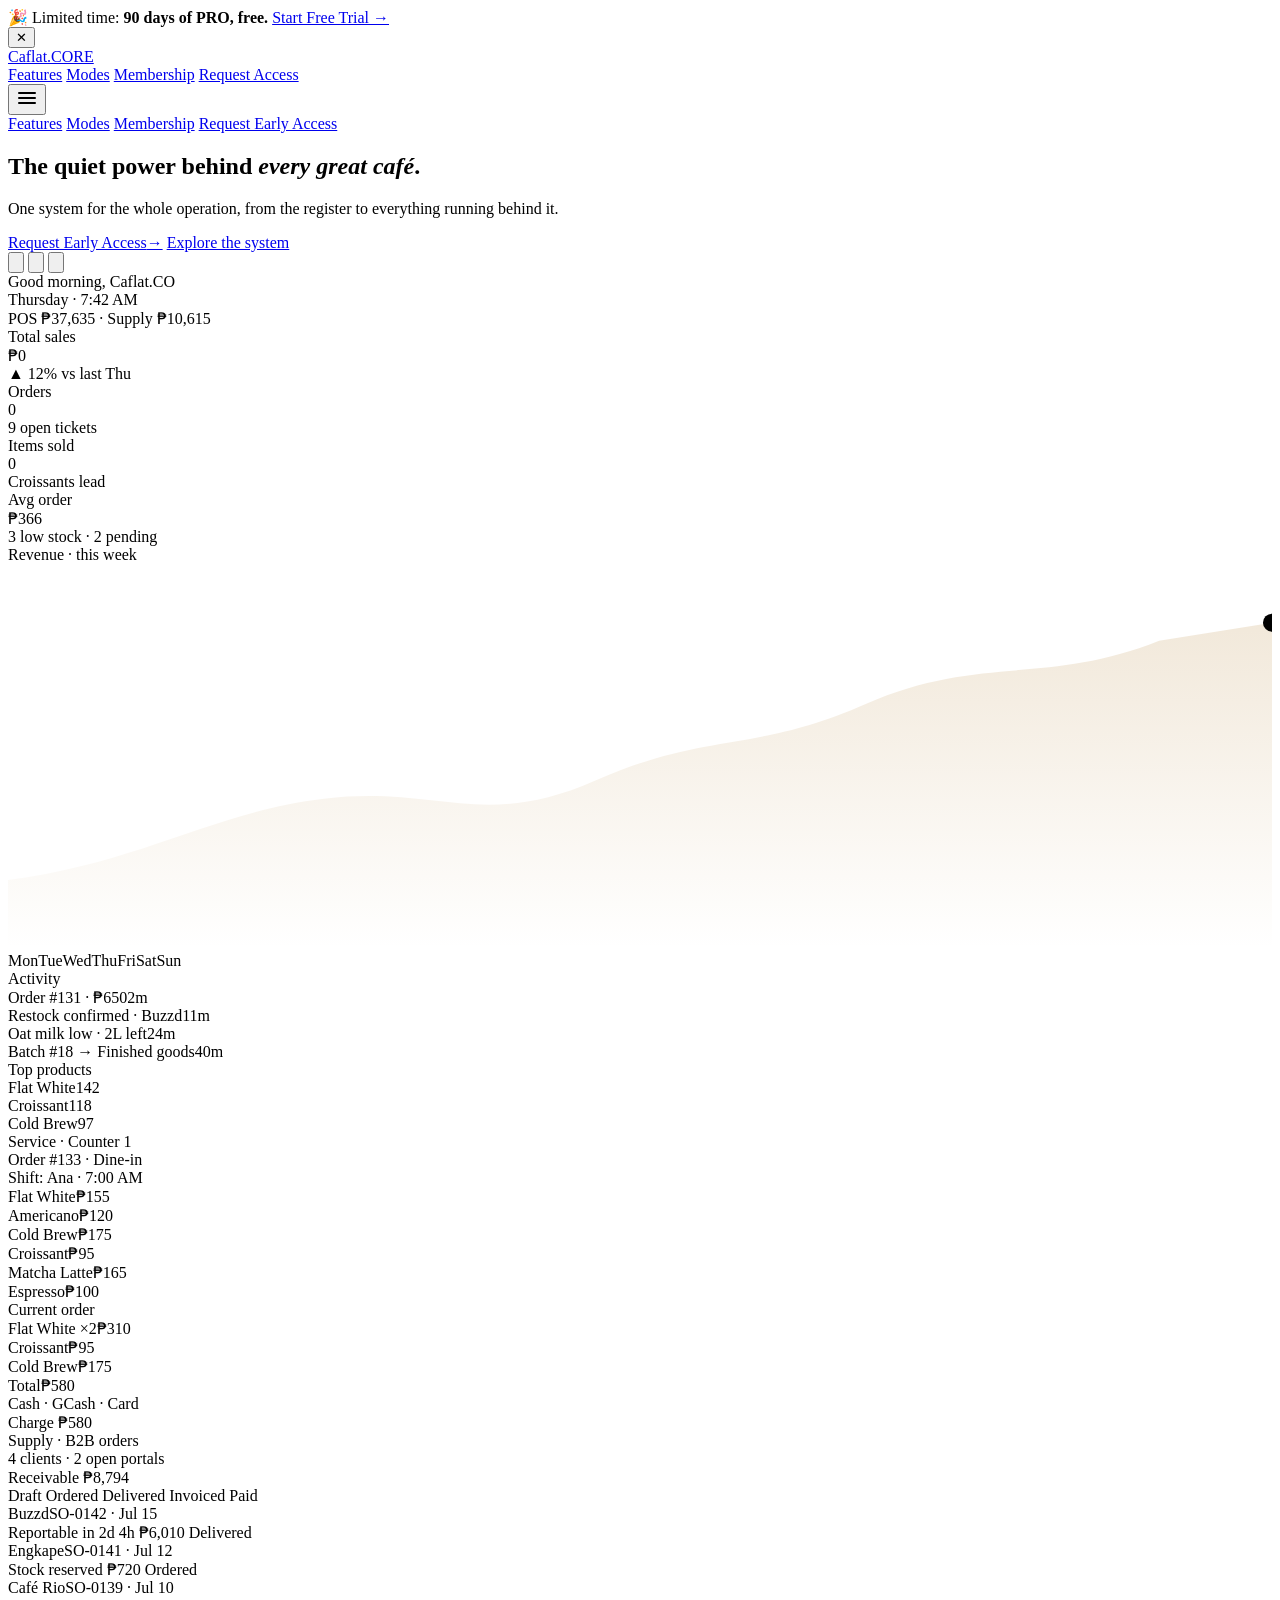
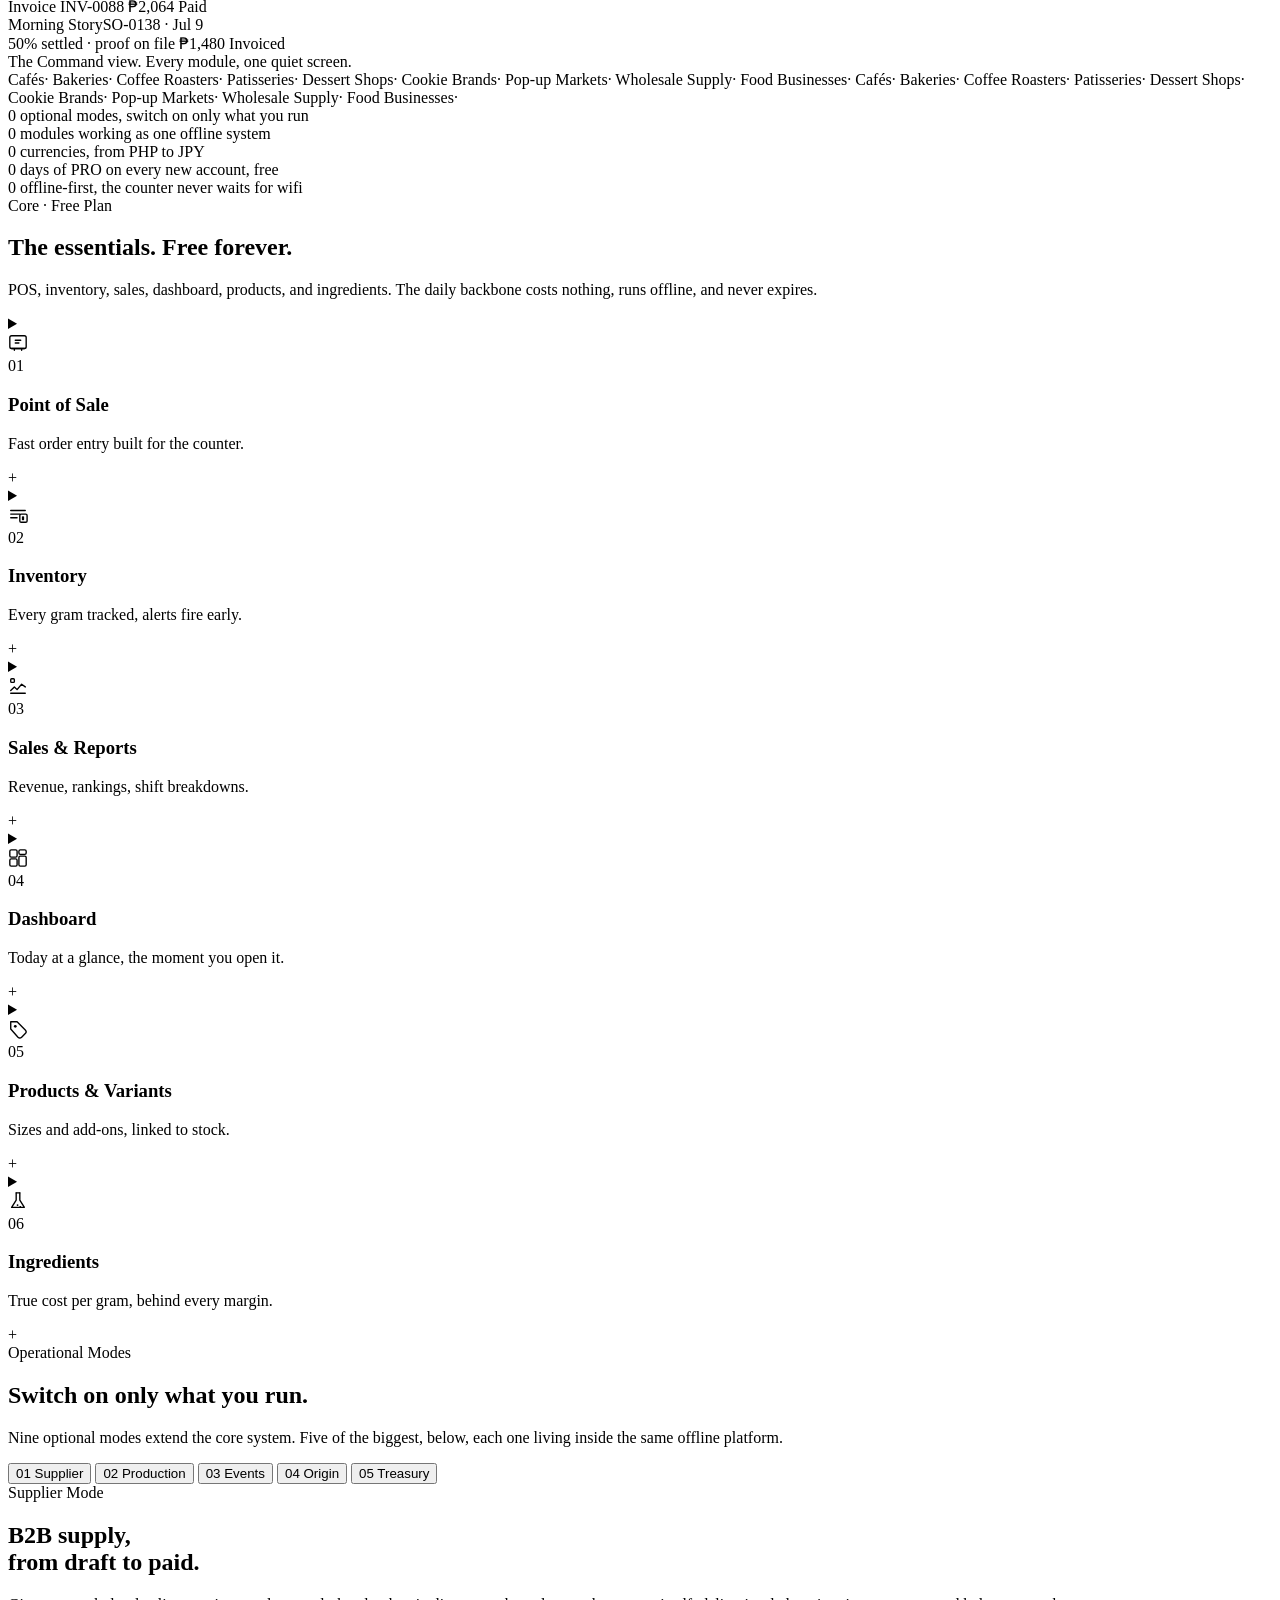
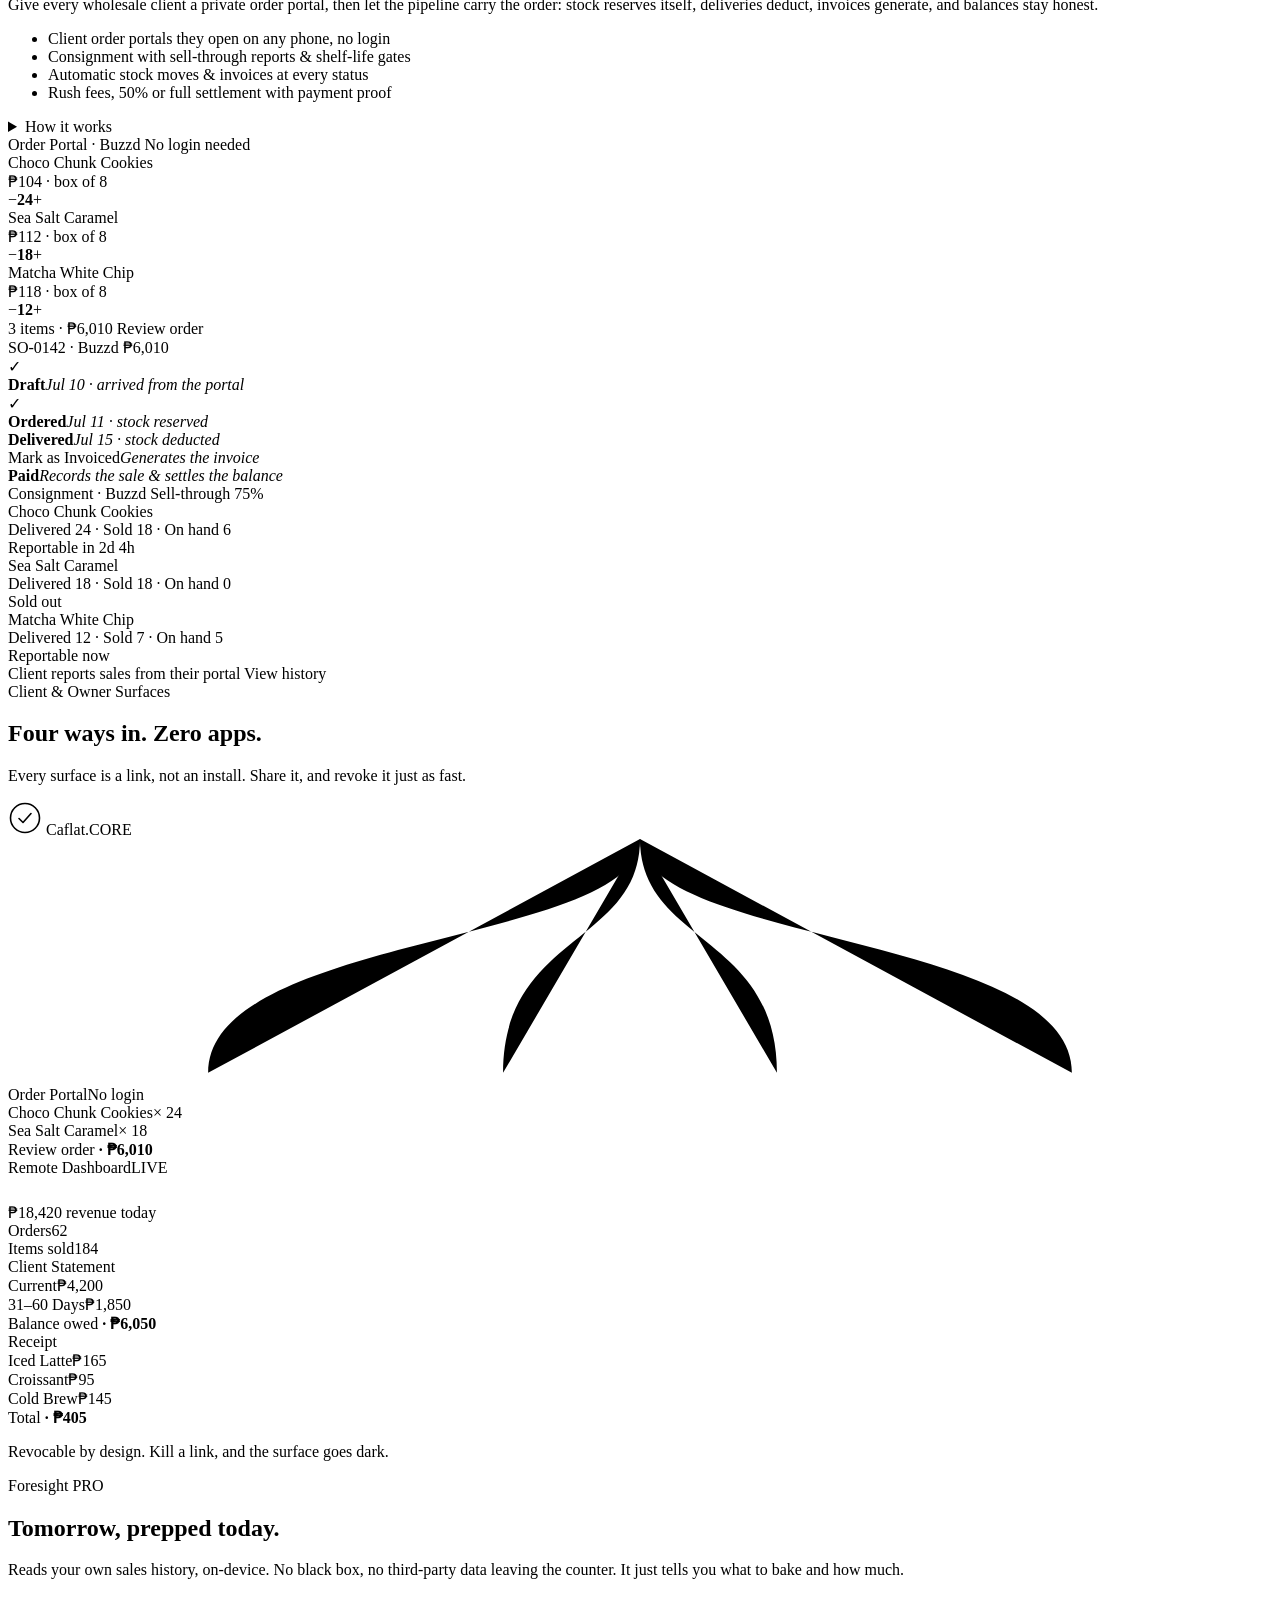
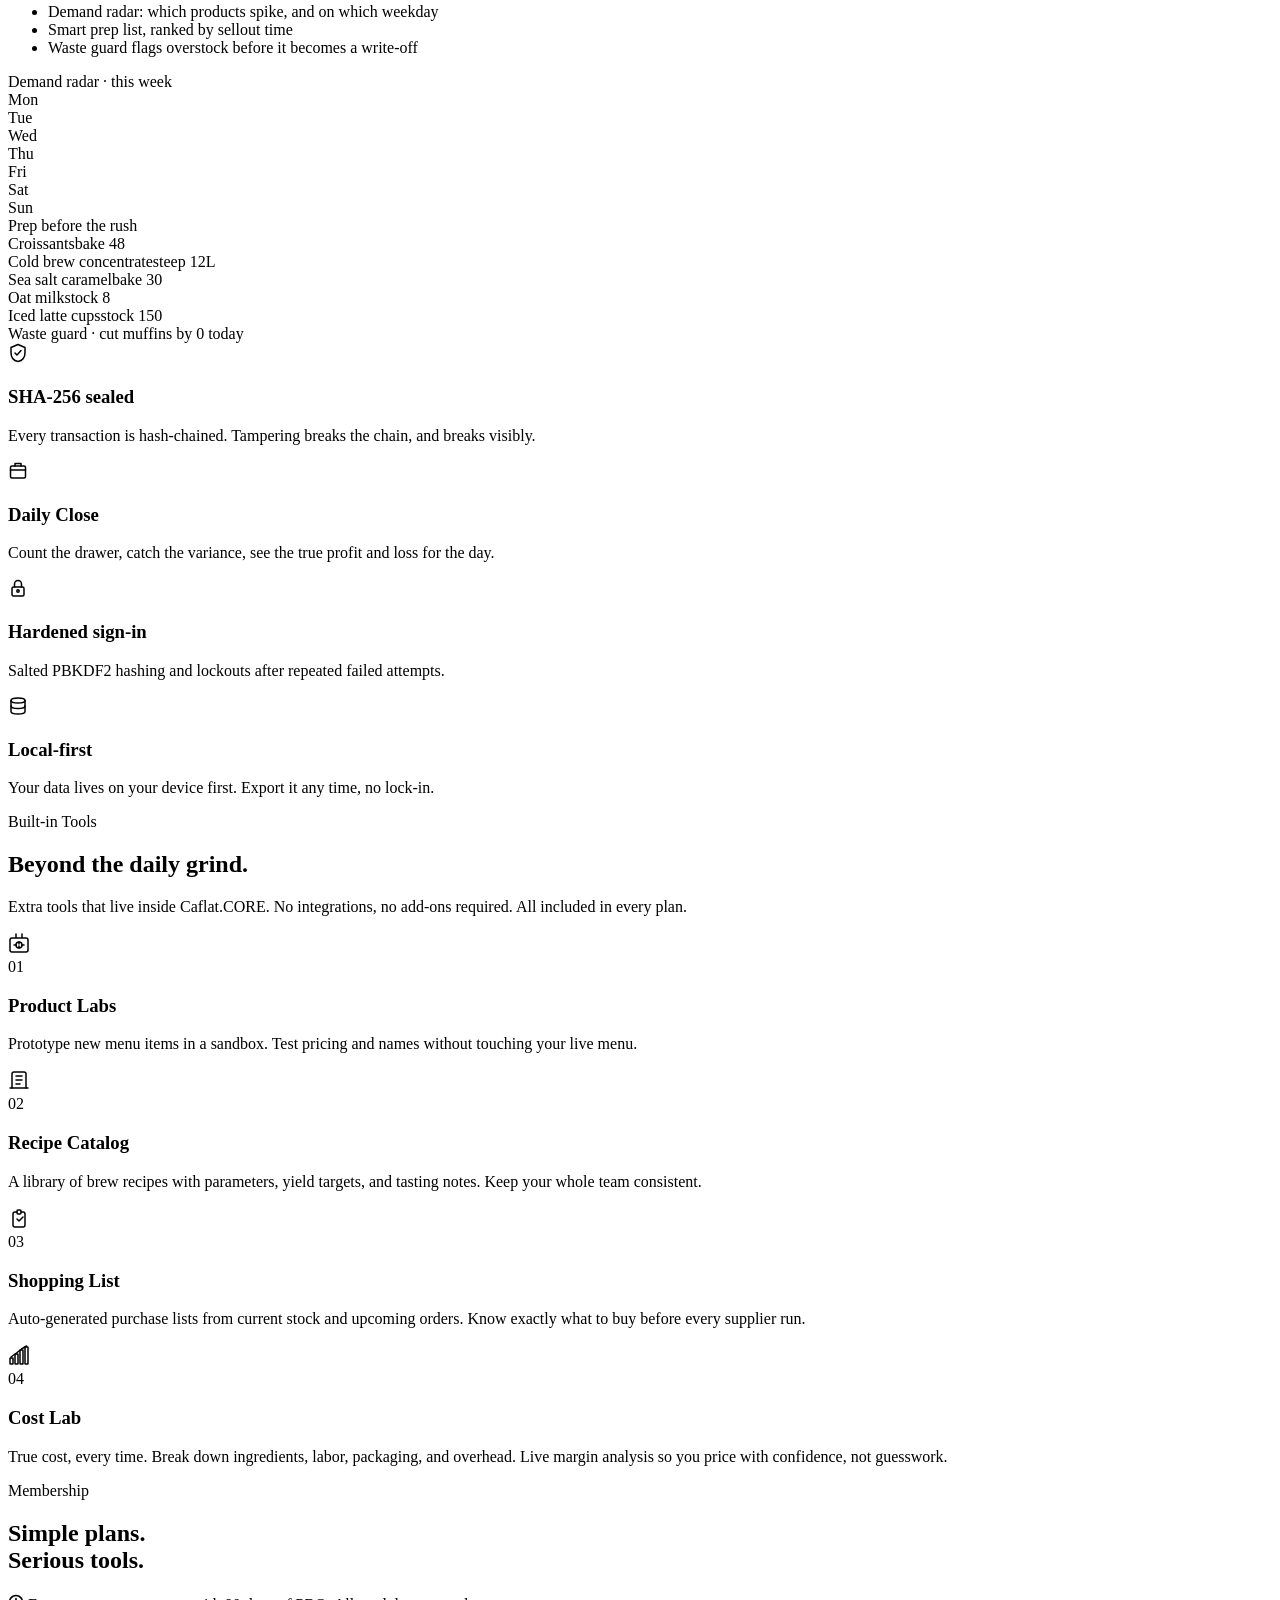
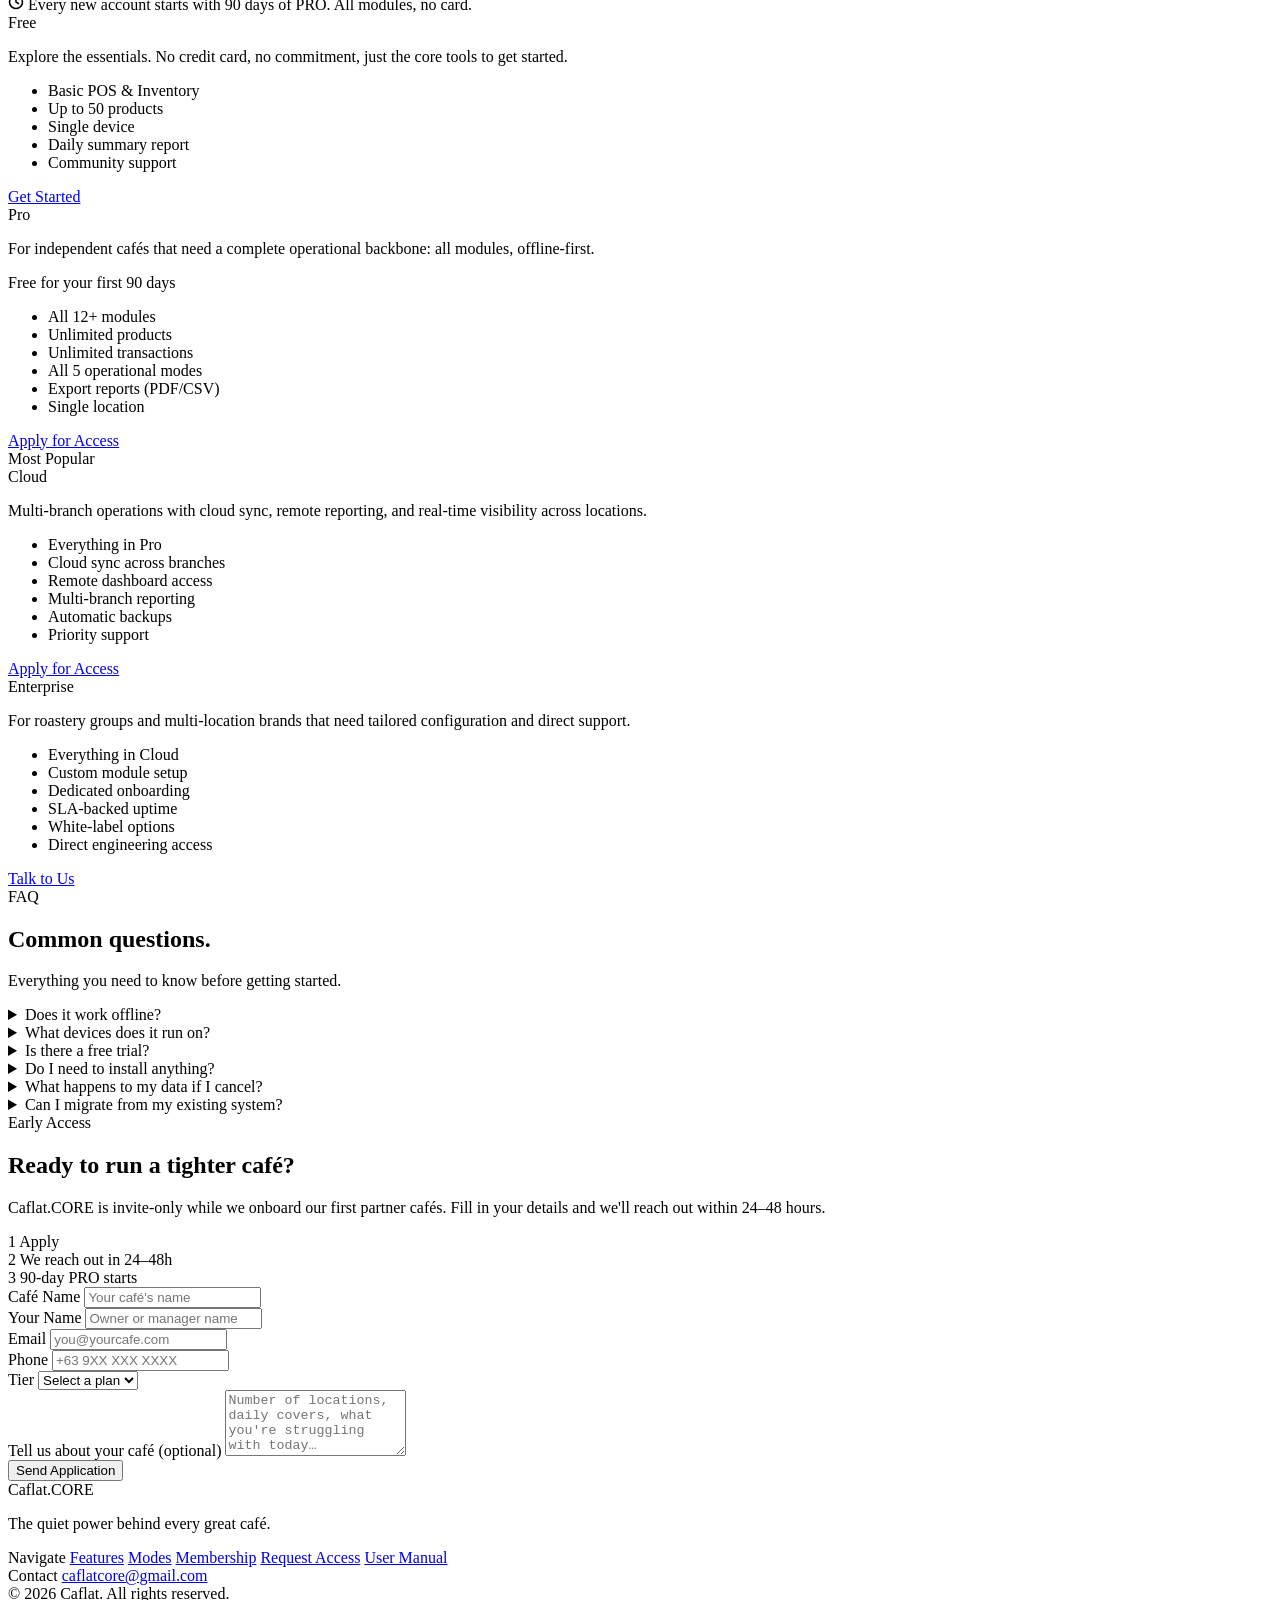
==== landing/index.html @ bb67df66 "Fix sync_log growth, redesign Supply action rows and the Order Portal modal (#185) * Add revised (we" ====
<!DOCTYPE html>
<html lang="en">
<head>
  <meta charset="UTF-8">
  <meta name="viewport" content="width=device-width, initial-scale=1.0">
  <title>Caflat.CORE | The Quiet Power Behind Every Great Café</title>
  <link rel="icon" href="./favicon.ico" sizes="32x32" />
  <link rel="icon" href="./favicon.svg" type="image/svg+xml" />
  <link rel="icon" href="./favicon.png" type="image/png" sizes="32x32" />
  <link rel="shortcut icon" href="./favicon.ico" />
  <link rel="apple-touch-icon" href="./favicon.png" />
  <meta name="description" content="The best POS for cafés, bakeries, dessert shops, and food businesses. Inventory, production, B2B supply, traceability, events, and more, all offline-first.">
  <meta property="og:title" content="Caflat.CORE | The Quiet Power Behind Every Great Café">
  <meta property="og:description" content="The best POS for cafés and food businesses: inventory, production, and B2B supply in one calm, offline-first system that never blinks during the morning rush.">
  <meta property="og:type" content="website">
  <meta property="og:url"          content="https://caflatcore.com">
  <meta property="og:image"        content="https://caflatcore.com/asset/og-image.png">
  <meta property="og:image:width"  content="1200">
  <meta property="og:image:height" content="630">
  <link rel="preconnect" href="https://fonts.googleapis.com">
  <link rel="preconnect" href="https://fonts.gstatic.com" crossorigin>
  <link href="https://fonts.googleapis.com/css2?family=Inter:ital,wght@0,400;0,500;0,600;0,700;0,800;0,900;1,700;1,900&family=Fraunces:ital,opsz,wght@0,9..144,380;0,9..144,450;0,9..144,530;1,9..144,420;1,9..144,530&display=swap" rel="stylesheet">
  <link rel="stylesheet" href="./css/style.css?v=20260720h">
  <link rel="canonical" href="https://caflatcore.com/">
  <meta name="twitter:card" content="summary_large_image">
  <meta name="twitter:title" content="Caflat.CORE | The Quiet Power Behind Every Great Café">
  <meta name="twitter:description" content="The best POS for cafés and food businesses: inventory, production, and B2B supply in one calm, offline-first system that never blinks during the morning rush.">
  <meta name="twitter:image" content="https://caflatcore.com/asset/og-image.png">

  <script type="application/ld+json">
  {
    "@context": "https://schema.org",
    "@type": "SoftwareApplication",
    "name": "Caflat.CORE",
    "applicationCategory": "BusinessApplication",
    "applicationSubCategory": "Point of Sale Software",
    "operatingSystem": "Web",
    "url": "https://caflatcore.com",
    "description": "The best POS for cafés, bakeries, dessert shops, and food businesses. Inventory, production, B2B supply, traceability, events, and more, all offline-first.",
    "offers": {
      "@type": "Offer",
      "name": "Free plan",
      "price": "0",
      "priceCurrency": "USD"
    },
    "featureList": [
      "Point of sale",
      "Inventory management",
      "Production and batch tracking",
      "B2B wholesale supply and client order portals",
      "Consignment and shelf-life tracking",
      "Origin traceability",
      "Coffee cart and event management",
      "Treasury and cash tracking",
      "Offline-first operation"
    ],
    "audience": {
      "@type": "Audience",
      "audienceType": "Cafés, bakeries, dessert shops, coffee roasters, and food businesses"
    }
  }
  </script>
  <script type="application/ld+json">
  {
    "@context": "https://schema.org",
    "@type": "Organization",
    "name": "Caflat.CORE",
    "url": "https://caflatcore.com",
    "logo": "https://caflatcore.com/favicon.png"
  }
  </script>
  <script type="application/ld+json">
  {
    "@context": "https://schema.org",
    "@type": "FAQPage",
    "mainEntity": [
      {
        "@type": "Question",
        "name": "Does it work offline?",
        "acceptedAnswer": {
          "@type": "Answer",
          "text": "Yes, 100% offline-first. No internet connection is required to run daily operations. Data stays on your device and syncs when you're back online (Cloud plan)."
        }
      },
      {
        "@type": "Question",
        "name": "What devices does it run on?",
        "acceptedAnswer": {
          "@type": "Answer",
          "text": "Any modern browser on a tablet, laptop, or desktop. Caflat.CORE is optimized for counter use on a dedicated device, but works wherever you have a browser."
        }
      },
      {
        "@type": "Question",
        "name": "Is there a free trial?",
        "acceptedAnswer": {
          "@type": "Answer",
          "text": "Yes, two ways. Every new account gets a 90-day free trial of PRO with all modules unlocked, no credit card required. And when the trial ends there is also a Free plan that stays free forever, with core POS and inventory, so you can keep running real operations either way."
        }
      },
      {
        "@type": "Question",
        "name": "Do I need to install anything?",
        "acceptedAnswer": {
          "@type": "Answer",
          "text": "No installation needed. Open Caflat.CORE in a browser and you're running. Works as a PWA, so you can optionally add it to your home screen for an app-like experience."
        }
      },
      {
        "@type": "Question",
        "name": "What happens to my data if I cancel?",
        "acceptedAnswer": {
          "@type": "Answer",
          "text": "Your data is yours. You can export everything (products, transactions, inventory) anytime before you leave. We don't hold your data hostage."
        }
      },
      {
        "@type": "Question",
        "name": "Can I migrate from my existing system?",
        "acceptedAnswer": {
          "@type": "Answer",
          "text": "Yes. We support CSV import for products and inventory, and our team can help you migrate from most POS systems during onboarding."
        }
      }
    ]
  }
  </script>
</head>
<body>

<!-- ─── Promo Bar ────────────────────────────────────────────── -->
<div class="promo-bar" id="promoBar" role="region" aria-label="Promotional offer">
  <div class="promo-bar-inner">
    <span class="promo-bar-text">
      <span class="promo-bar-emoji" aria-hidden="true">🎉</span>
      Limited time: <strong>90 days of PRO, free.</strong>
    </span>
    <a href="#access" class="promo-bar-cta">Start Free Trial →</a>
  </div>
  <button class="promo-bar-close" id="promoBarClose" type="button" aria-label="Dismiss">✕</button>
</div>

<!-- ─── Nav ──────────────────────────────────────────────────── -->
<nav>
  <div class="container nav-inner">
    <a class="nav-logo" href="#">Caflat.CORE</a>
    <div class="nav-links">
      <a href="#features">Features</a>
      <a href="#modes">Modes</a>
      <a href="#pricing">Membership</a>
      <a href="#access" class="nav-cta">Request Access</a>
    </div>
    <button class="nav-hamburger" id="navHamburger" aria-label="Open menu" aria-expanded="false">
      <svg width="22" height="22" viewBox="0 0 22 22" fill="none" stroke="currentColor" stroke-width="2" stroke-linecap="round">
        <line x1="3" y1="6"  x2="19" y2="6"/>
        <line x1="3" y1="11" x2="19" y2="11"/>
        <line x1="3" y1="16" x2="19" y2="16"/>
      </svg>
    </button>
  </div>
</nav>
<div class="nav-mobile-drawer" id="navMobileDrawer" aria-hidden="true">
  <a href="#features" class="nav-drawer-link">Features</a>
  <a href="#modes"    class="nav-drawer-link">Modes</a>
  <a href="#pricing"  class="nav-drawer-link">Membership</a>
  <a href="#access"   class="nav-drawer-link nav-drawer-cta">Request Early Access</a>
</div>

<!-- ─── Hero, "The Atelier" ──────────────────────────────────────
     Cream editorial opening; as you scroll, the room dims to espresso
     while the device frame tilts up from rotateX(20°) and settles flat
     (vanilla recreation of the ContainerScroll pattern; progress is
     written to --csp by js/main.js, CSS owns every transform). -->
<section class="hero atelier grain" id="atelierHero">
  <div class="atelier-sticky">

    <!-- Espresso veil: crossfades the cream room to the dark world -->
    <div class="atelier-veil" aria-hidden="true"></div>

    <!-- Champagne dust: three bokeh depth layers, pointer + scroll parallax -->
    <div class="atelier-dust" aria-hidden="true">
      <div class="dust-layer dust-far"></div>
      <div class="dust-layer dust-mid"></div>
      <div class="dust-layer dust-near"></div>
    </div>

    <!-- Champagne aura: bloom + hairline rings behind the settled tablet -->
    <div class="atelier-aura" aria-hidden="true">
      <div class="aura-ring aura-ring-2"></div>
      <div class="aura-ring"></div>
      <div class="aura-bloom"></div>
    </div>

    <div class="cscroll-persp">

      <header class="cscroll-header">
        <h1 class="atelier-title">
          <span class="at-line"><span class="at-line-inner">The quiet power</span></span>
          <span class="at-line"><span class="at-line-inner">behind <em class="at-accent">every great café</em>.</span></span>
        </h1>
        <p class="atelier-body">
          One system for the whole operation, from the register
          to everything running behind it.
        </p>
        <div class="atelier-actions">
          <a href="#access" class="at-btn-primary">Request Early Access<span class="at-btn-arrow" aria-hidden="true">→</span></a>
          <a href="#features" class="at-btn-ghost">Explore the system</a>
        </div>
      </header>

      <!-- The device frame: 4:3 iPad, tilts from 20° to flat as --csp goes 0 → 1.
           The rail icons are real tabs; each switches the screen inside the glass. -->
      <div class="cscroll-card">
        <div class="cscroll-screen">
          <div class="mk-rail" role="tablist" aria-label="Preview screens">
            <div class="mk-rail-dot" aria-hidden="true"></div>
            <button class="mk-tab on" type="button" role="tab" aria-selected="true" data-mk="dash" data-caption="The Command view. Every module, one quiet screen." aria-label="Dashboard preview">
              <svg class="mk-glyph" viewBox="0 0 24 24" aria-hidden="true"><rect x="3" y="3" width="8" height="8" rx="2"/><rect x="13" y="3" width="8" height="8" rx="2"/><rect x="3" y="13" width="8" height="8" rx="2"/><rect x="13" y="13" width="8" height="8" rx="2"/></svg>
            </button>
            <button class="mk-tab" type="button" role="tab" aria-selected="false" data-mk="pos" data-caption="Service mode. Charge a full queue without breaking stride." aria-label="POS preview">
              <svg class="mk-glyph" viewBox="0 0 24 24" aria-hidden="true"><path d="M6 3h12v18l-3-2-3 2-3-2-3 2V3z" fill="none" stroke="currentColor" stroke-width="2" stroke-linejoin="round"/><path d="M9 8h6M9 12h6" stroke="currentColor" stroke-width="2" stroke-linecap="round"/></svg>
            </button>
            <button class="mk-tab" type="button" role="tab" aria-selected="false" data-mk="supply" data-caption="The Supply hub. Wholesale orders from draft to paid." aria-label="Supply preview">
              <svg class="mk-glyph" viewBox="0 0 24 24" aria-hidden="true"><path d="M3 7l9-4 9 4-9 4-9-4zM3 12l9 4 9-4M3 17l9 4 9-4" fill="none" stroke="currentColor" stroke-width="2" stroke-linejoin="round"/></svg>
            </button>
          </div>
          <div class="mk-main">

            <!-- Screen 1: Command dashboard -->
            <div class="mk-screen on" data-mk-screen="dash" role="tabpanel">
              <div class="mk-topbar">
                <div>
                  <div class="mk-hello">Good morning, Caflat.CO</div>
                  <div class="mk-date">Thursday · 7:42 AM</div>
                </div>
                <div class="mk-split">POS ₱37,635 · Supply ₱10,615</div>
              </div>
              <div class="mk-kpis">
                <div class="mk-kpi">
                  <div class="mk-kpi-label">Total sales</div>
                  <div class="mk-kpi-val">₱<span class="mk-count" data-count="48250">0</span></div>
                  <div class="mk-kpi-sub up">▲ 12% vs last Thu</div>
                </div>
                <div class="mk-kpi">
                  <div class="mk-kpi-label">Orders</div>
                  <div class="mk-kpi-val"><span class="mk-count" data-count="132">0</span></div>
                  <div class="mk-kpi-sub">9 open tickets</div>
                </div>
                <div class="mk-kpi">
                  <div class="mk-kpi-label">Items sold</div>
                  <div class="mk-kpi-val"><span class="mk-count" data-count="486">0</span></div>
                  <div class="mk-kpi-sub up">Croissants lead</div>
                </div>
                <div class="mk-kpi">
                  <div class="mk-kpi-label">Avg order</div>
                  <div class="mk-kpi-val">₱366</div>
                  <div class="mk-kpi-sub warn-txt">3 low stock · 2 pending</div>
                </div>
              </div>
              <div class="mk-panels">
                <div class="mk-chart-panel">
                  <div class="mk-panel-title">Revenue · this week</div>
                  <svg class="mk-chart" viewBox="0 0 560 170" preserveAspectRatio="none" aria-hidden="true">
                    <defs>
                      <linearGradient id="mkFill" x1="0" y1="0" x2="0" y2="1">
                        <stop offset="0%"  stop-color="rgba(216,189,147,.34)"/>
                        <stop offset="100%" stop-color="rgba(216,189,147,0)"/>
                      </linearGradient>
                    </defs>
                    <path class="mk-area" d="M0,140 C60,132 90,110 140,104 C190,98 210,118 260,96 C310,74 330,84 380,62 C430,40 460,54 510,34 L560,26 L560,170 L0,170 Z" fill="url(#mkFill)"/>
                    <path class="mk-line" d="M0,140 C60,132 90,110 140,104 C190,98 210,118 260,96 C310,74 330,84 380,62 C430,40 460,54 510,34 L560,26" fill="none"/>
                    <circle class="mk-line-tip" cx="560" cy="26" r="4"/>
                  </svg>
                  <div class="mk-chart-days"><span>Mon</span><span>Tue</span><span>Wed</span><span>Thu</span><span>Fri</span><span>Sat</span><span>Sun</span></div>
                </div>
                <div class="mk-side">
                  <div class="mk-panel-title">Activity</div>
                  <div class="mk-act"><span class="mk-dot ok"></span><span class="mk-act-txt">Order #131 · ₱650</span><span class="mk-act-time">2m</span></div>
                  <div class="mk-act"><span class="mk-dot ok"></span><span class="mk-act-txt">Restock confirmed · Buzzd</span><span class="mk-act-time">11m</span></div>
                  <div class="mk-act"><span class="mk-dot warn"></span><span class="mk-act-txt">Oat milk low · 2L left</span><span class="mk-act-time">24m</span></div>
                  <div class="mk-act"><span class="mk-dot ok"></span><span class="mk-act-txt">Batch #18 → Finished goods</span><span class="mk-act-time">40m</span></div>
                  <div class="mk-panel-title mk-tp-title">Top products</div>
                  <div class="mk-tp"><span>Flat White</span><i></i><span>142</span></div>
                  <div class="mk-tp"><span>Croissant</span><i></i><span>118</span></div>
                  <div class="mk-tp"><span>Cold Brew</span><i></i><span>97</span></div>
                </div>
              </div>
            </div>

            <!-- Screen 2: POS / Service -->
            <div class="mk-screen" data-mk-screen="pos" role="tabpanel">
              <div class="mk-topbar">
                <div>
                  <div class="mk-hello">Service · Counter 1</div>
                  <div class="mk-date">Order #133 · Dine-in</div>
                </div>
                <div class="mk-split">Shift: Ana · 7:00 AM</div>
              </div>
              <div class="mk-pos">
                <div class="mk-pos-grid">
                  <div class="mk-tile"><span class="mk-tile-name">Flat White</span><span class="mk-tile-price">₱155</span></div>
                  <div class="mk-tile"><span class="mk-tile-name">Americano</span><span class="mk-tile-price">₱120</span></div>
                  <div class="mk-tile"><span class="mk-tile-name">Cold Brew</span><span class="mk-tile-price">₱175</span></div>
                  <div class="mk-tile"><span class="mk-tile-name">Croissant</span><span class="mk-tile-price">₱95</span></div>
                  <div class="mk-tile"><span class="mk-tile-name">Matcha Latte</span><span class="mk-tile-price">₱165</span></div>
                  <div class="mk-tile"><span class="mk-tile-name">Espresso</span><span class="mk-tile-price">₱100</span></div>
                </div>
                <div class="mk-cart">
                  <div class="mk-panel-title">Current order</div>
                  <div class="mk-cart-line"><span>Flat White ×2</span><span>₱310</span></div>
                  <div class="mk-cart-line"><span>Croissant</span><span>₱95</span></div>
                  <div class="mk-cart-line"><span>Cold Brew</span><span>₱175</span></div>
                  <div class="mk-cart-total"><span>Total</span><span>₱580</span></div>
                  <div class="mk-cart-pay">Cash · GCash · Card</div>
                  <div class="mk-cart-btn">Charge ₱580</div>
                </div>
              </div>
            </div>

            <!-- Screen 3: Supply hub -->
            <div class="mk-screen" data-mk-screen="supply" role="tabpanel">
              <div class="mk-topbar">
                <div>
                  <div class="mk-hello">Supply · B2B orders</div>
                  <div class="mk-date">4 clients · 2 open portals</div>
                </div>
                <div class="mk-split">Receivable ₱8,794</div>
              </div>
              <div class="mk-pipe">
                <span class="mk-pipe-step done">Draft</span>
                <span class="mk-pipe-step done">Ordered</span>
                <span class="mk-pipe-step now">Delivered</span>
                <span class="mk-pipe-step">Invoiced</span>
                <span class="mk-pipe-step">Paid</span>
              </div>
              <div class="mk-orders">
                <div class="mk-order">
                  <div class="mk-order-main"><span class="mk-order-client">Buzzd</span><span class="mk-order-id">SO-0142 · Jul 15</span></div>
                  <span class="mk-shelf">Reportable in 2d 4h</span>
                  <span class="mk-order-amt">₱6,010</span>
                  <span class="mk-badge delivered">Delivered</span>
                </div>
                <div class="mk-order">
                  <div class="mk-order-main"><span class="mk-order-client">Engkape</span><span class="mk-order-id">SO-0141 · Jul 12</span></div>
                  <span class="mk-shelf dim">Stock reserved</span>
                  <span class="mk-order-amt">₱720</span>
                  <span class="mk-badge ordered">Ordered</span>
                </div>
                <div class="mk-order">
                  <div class="mk-order-main"><span class="mk-order-client">Café Rio</span><span class="mk-order-id">SO-0139 · Jul 10</span></div>
                  <span class="mk-shelf dim">Invoice INV-0088</span>
                  <span class="mk-order-amt">₱2,064</span>
                  <span class="mk-badge paid">Paid</span>
                </div>
                <div class="mk-order">
                  <div class="mk-order-main"><span class="mk-order-client">Morning Story</span><span class="mk-order-id">SO-0138 · Jul 9</span></div>
                  <span class="mk-shelf dim">50% settled · proof on file</span>
                  <span class="mk-order-amt">₱1,480</span>
                  <span class="mk-badge invoiced">Invoiced</span>
                </div>
              </div>
            </div>

          </div>
        </div>
      </div>

      <div class="cscroll-caption" id="cscrollCaption" aria-live="polite">The Command view. Every module, one quiet screen.</div>
    </div>
  </div>
</section>

<!-- ─── Marquee ticker ─────────────────────────────────────────── -->
<div class="marquee-strip">
  <div class="marquee-viewport">
  <div class="marquee-track">
    <span class="marquee-item">Cafés</span><span class="marquee-dot">·</span>
    <span class="marquee-item">Bakeries</span><span class="marquee-dot">·</span>
    <span class="marquee-item">Coffee Roasters</span><span class="marquee-dot">·</span>
    <span class="marquee-item">Patisseries</span><span class="marquee-dot">·</span>
    <span class="marquee-item">Dessert Shops</span><span class="marquee-dot">·</span>
    <span class="marquee-item">Cookie Brands</span><span class="marquee-dot">·</span>
    <span class="marquee-item">Pop-up Markets</span><span class="marquee-dot">·</span>
    <span class="marquee-item">Wholesale Supply</span><span class="marquee-dot">·</span>
    <span class="marquee-item">Food Businesses</span><span class="marquee-dot">·</span>
    <!-- duplicate for seamless loop -->
    <span class="marquee-item">Cafés</span><span class="marquee-dot">·</span>
    <span class="marquee-item">Bakeries</span><span class="marquee-dot">·</span>
    <span class="marquee-item">Coffee Roasters</span><span class="marquee-dot">·</span>
    <span class="marquee-item">Patisseries</span><span class="marquee-dot">·</span>
    <span class="marquee-item">Dessert Shops</span><span class="marquee-dot">·</span>
    <span class="marquee-item">Cookie Brands</span><span class="marquee-dot">·</span>
    <span class="marquee-item">Pop-up Markets</span><span class="marquee-dot">·</span>
    <span class="marquee-item">Wholesale Supply</span><span class="marquee-dot">·</span>
    <span class="marquee-item">Food Businesses</span><span class="marquee-dot">·</span>
  </div>
  </div>
</div>

<!-- ─── Proof band: the system at a glance ─────────────────────── -->
<section class="section-dark grain" id="proof">
  <div class="container">
    <div class="proof-row reveal">
      <div class="proof-item">
        <span class="proof-num" data-target="9">0</span>
        <span class="proof-label">optional modes, switch on only what you run</span>
      </div>
      <div class="proof-item">
        <span class="proof-num" data-target="38">0</span>
        <span class="proof-label">modules working as one offline system</span>
      </div>
      <div class="proof-item">
        <span class="proof-num" data-target="9">0</span>
        <span class="proof-label">currencies, from PHP to JPY</span>
      </div>
      <div class="proof-item">
        <span class="proof-num" data-target="90">0</span>
        <span class="proof-label">days of PRO on every new account, free</span>
      </div>
      <div class="proof-item">
        <span class="proof-num" data-target="100" data-suffix="%">0</span>
        <span class="proof-label">offline-first, the counter never waits for wifi</span>
      </div>
    </div>
  </div>
</section>

<!-- ─── Core Features ─────────────────────────────────────────── -->
<section class="section-dark2 grain" id="features">
  <div class="container">
    <div class="section-label">
      <span class="eyebrow">Core · Free Plan</span>
      <h2 class="section-heading">The essentials. Free forever.</h2>
      <p class="section-subhead">POS, inventory, sales, dashboard, products, and ingredients. The daily backbone costs nothing, runs offline, and never expires.</p>
    </div>

    <div class="features-grid stagger">

      <details class="feat-card">
        <summary class="feat-summary">
          <div class="feat-icon">
            <svg width="20" height="20" viewBox="0 0 22 22" fill="none" stroke="currentColor" stroke-width="1.5" stroke-linecap="round" stroke-linejoin="round">
              <rect x="2" y="3" width="18" height="14" rx="2"/>
              <path d="M7 17v2M15 17v2M4 17h14"/>
              <path d="M8 8h6M8 11h4"/>
            </svg>
          </div>
          <span class="feat-num">01</span>
          <h3>Point of Sale</h3>
          <p class="feat-teaser">Fast order entry built for the counter.</p>
          <span class="feat-chevron" aria-hidden="true">+</span>
        </summary>
        <div class="feat-detail">
          <p>Queues, discounts, split payments, and QR pay, fully offline.</p>
          <div class="pos-receipt" aria-hidden="true">
            <div class="pos-line"><span>Flat White ×2</span><i>₱260</i></div>
            <div class="pos-line"><span>Butter Croissant</span><i>₱95</i></div>
            <div class="pos-line"><span>Iced Latte</span><i>₱140</i></div>
            <div class="pos-line"><span>Banana Bread</span><i>₱85</i></div>
            <div class="pos-line pos-total"><span>Total</span><i>₱580</i></div>
            <span class="pos-charge">Charge ₱580</span>
          </div>
        </div>
      </details>

      <details class="feat-card">
        <summary class="feat-summary">
          <div class="feat-icon">
            <svg width="20" height="20" viewBox="0 0 22 22" fill="none" stroke="currentColor" stroke-width="1.5" stroke-linecap="round" stroke-linejoin="round">
              <path d="M3 6h16M3 10h10M3 14h7"/>
              <rect x="13" y="10" width="8" height="9" rx="1.5"/>
              <path d="M16 13v3M17 13v3"/>
            </svg>
          </div>
          <span class="feat-num">02</span>
          <h3>Inventory</h3>
          <p class="feat-teaser">Every gram tracked, alerts fire early.</p>
          <span class="feat-chevron" aria-hidden="true">+</span>
        </summary>
        <div class="feat-detail">
          <p>Depletion alerts fire before you run out, not after.</p>
          <div class="inv-stock" aria-hidden="true">
            <div class="inv-row">
              <div class="inv-meta"><b>Oat milk</b><span>64% on hand</span></div>
              <div class="inv-bar"><i style="--fill:64%"></i></div>
            </div>
            <div class="inv-row">
              <div class="inv-meta"><b>Arabica beans</b><span>reorder at 30%</span></div>
              <div class="inv-bar low"><i style="--fill:82%; --fill-end:24%"></i></div>
            </div>
            <span class="inv-chip">Low stock &middot; reorder beans</span>
          </div>
        </div>
      </details>

      <details class="feat-card">
        <summary class="feat-summary">
          <div class="feat-icon">
            <svg width="20" height="20" viewBox="0 0 22 22" fill="none" stroke="currentColor" stroke-width="1.5" stroke-linecap="round" stroke-linejoin="round">
              <path d="M3 16l4-4 3 3 5-6 4 3"/>
              <path d="M3 19h16"/>
              <rect x="3" y="3" width="4" height="4" rx="1"/>
            </svg>
          </div>
          <span class="feat-num">03</span>
          <h3>Sales &amp; Reports</h3>
          <p class="feat-teaser">Revenue, rankings, shift breakdowns.</p>
          <span class="feat-chevron" aria-hidden="true">+</span>
        </summary>
        <div class="feat-detail">
          <p>Exportable any day, PDF or CSV.</p>
          <div class="sales-mini" aria-hidden="true">
            <div class="sales-mini-bars">
              <i style="--h:42%"></i><i style="--h:58%"></i><i style="--h:36%"></i><i style="--h:70%"></i><i style="--h:90%"></i><i style="--h:64%"></i><i style="--h:80%"></i>
            </div>
            <div class="sales-mini-stat"><span>Top seller</span><b>Flat White &middot; 214 sold</b></div>
          </div>
        </div>
      </details>

      <details class="feat-card">
        <summary class="feat-summary">
          <div class="feat-icon">
            <svg width="20" height="20" viewBox="0 0 22 22" fill="none" stroke="currentColor" stroke-width="1.5" stroke-linecap="round" stroke-linejoin="round">
              <rect x="2" y="2" width="8" height="8" rx="1.5"/>
              <rect x="12" y="2" width="8" height="5" rx="1.5"/>
              <rect x="12" y="9" width="8" height="11" rx="1.5"/>
              <rect x="2" y="12" width="8" height="8" rx="1.5"/>
            </svg>
          </div>
          <span class="feat-num">04</span>
          <h3>Dashboard</h3>
          <p class="feat-teaser">Today at a glance, the moment you open it.</p>
          <span class="feat-chevron" aria-hidden="true">+</span>
        </summary>
        <div class="feat-detail">
          <p>Revenue, open orders, low stock, recent activity, all on one screen.</p>
          <div class="dash-mini" aria-hidden="true">
            <div class="dash-mini-kpi"><span>Revenue today</span><b>&#8369;18,420</b></div>
            <div class="dash-mini-kpi"><span>Open orders</span><b>6</b></div>
            <div class="dash-mini-kpi"><span>Low stock</span><b>2 items</b></div>
            <div class="dash-mini-kpi"><span>Last sale</span><b>2 min ago</b></div>
          </div>
        </div>
      </details>

      <details class="feat-card">
        <summary class="feat-summary">
          <div class="feat-icon">
            <svg width="20" height="20" viewBox="0 0 22 22" fill="none" stroke="currentColor" stroke-width="1.5" stroke-linecap="round" stroke-linejoin="round">
              <path d="M3 3h7l9 9a2.83 2.83 0 0 1 0 4L15 20a2.83 2.83 0 0 1-4 0L3 11V3z"/>
              <circle cx="8" cy="8" r="1.5" fill="currentColor" stroke="none"/>
            </svg>
          </div>
          <span class="feat-num">05</span>
          <h3>Products &amp; Variants</h3>
          <p class="feat-teaser">Sizes and add-ons, linked to stock.</p>
          <span class="feat-chevron" aria-hidden="true">+</span>
        </summary>
        <div class="feat-detail">
          <p>Modifiers link to ingredients for automatic depletion.</p>
          <div class="prod-mini" aria-hidden="true">
            <div class="prod-mini-row"><span>Iced Latte</span><div class="prod-mini-chips"><i>S</i><i>M</i><i>L</i></div></div>
            <div class="prod-mini-row"><span>Croissant</span><div class="prod-mini-chips"><i>Plain</i><i>+Butter</i></div></div>
          </div>
        </div>
      </details>

      <details class="feat-card">
        <summary class="feat-summary">
          <div class="feat-icon">
            <svg width="20" height="20" viewBox="0 0 22 22" fill="none" stroke="currentColor" stroke-width="1.5" stroke-linecap="round" stroke-linejoin="round">
              <path d="M9 2v8l-5 8h14L13 10V2"/>
              <path d="M9 2h4"/>
              <circle cx="10.5" cy="15.5" r="1" fill="currentColor" stroke="none"/>
              <circle cx="13.5" cy="17.5" r="1" fill="currentColor" stroke="none"/>
            </svg>
          </div>
          <span class="feat-num">06</span>
          <h3>Ingredients</h3>
          <p class="feat-teaser">True cost per gram, behind every margin.</p>
          <span class="feat-chevron" aria-hidden="true">+</span>
        </summary>
        <div class="feat-detail">
          <p>Unit conversions and reorder thresholds, kept in sync.</p>
          <div class="ingr-mini" aria-hidden="true">
            <div class="ingr-mini-row"><span>Arabica beans</span><b>&#8369;1.20/g</b></div>
            <div class="ingr-mini-row"><span>Oat milk</span><b>&#8369;0.08/ml</b></div>
            <div class="ingr-mini-row"><span>Vanilla syrup</span><b>&#8369;0.35/ml</b></div>
          </div>
        </div>
      </details>

    </div>
  </div>
</section>
<!-- ─── Operational Mode Explorer ───────────────────────────────── -->
<section class="section-dark grain" id="modes">
  <div class="container">
    <div class="section-label">
      <span class="eyebrow">Operational Modes</span>
      <h2 class="section-heading">Switch on only what you run.</h2>
      <p class="section-subhead">Nine optional modes extend the core system. Five of the biggest, below, each one living inside the same offline platform.</p>
    </div>

    <div class="mode-rail-wrap">
      <div class="mode-rail" role="tablist" aria-label="Operational modes">
        <button type="button" class="mode-tab" role="tab" id="mode-tab-01" aria-controls="mode-01" aria-selected="true" tabindex="0" data-mode-index="0"><span class="mode-tab-num">01</span> Supplier</button>
        <button type="button" class="mode-tab" role="tab" id="mode-tab-02" aria-controls="mode-02" aria-selected="false" tabindex="-1" data-mode-index="1"><span class="mode-tab-num">02</span> Production</button>
        <button type="button" class="mode-tab" role="tab" id="mode-tab-03" aria-controls="mode-03" aria-selected="false" tabindex="-1" data-mode-index="2"><span class="mode-tab-num">03</span> Events</button>
        <button type="button" class="mode-tab" role="tab" id="mode-tab-04" aria-controls="mode-04" aria-selected="false" tabindex="-1" data-mode-index="3"><span class="mode-tab-num">04</span> Origin</button>
        <button type="button" class="mode-tab" role="tab" id="mode-tab-05" aria-controls="mode-05" aria-selected="false" tabindex="-1" data-mode-index="4"><span class="mode-tab-num">05</span> Treasury</button>
        <span class="mode-rail-underline" aria-hidden="true"></span>
      </div>
    </div>

    <div class="mode-stage reveal">
      <div class="mode-panel" id="mode-01" role="tabpanel" aria-labelledby="mode-tab-01" tabindex="0">
    <div class="showcase-text">
      <span class="mode-badge">Supplier Mode</span>
      <h2>B2B supply,<br>from draft to&nbsp;paid.</h2>
      <p>Give every wholesale client a private order portal, then let the pipeline carry the order: stock reserves itself, deliveries deduct, invoices generate, and balances stay honest.</p>
      <ul class="showcase-list">
        <li>Client order portals they open on any phone, no login</li>
        <li>Consignment with sell-through reports & shelf-life gates</li>
        <li>Automatic stock moves & invoices at every status</li>
        <li>Rush fees, 50% or full settlement with payment proof</li>
      </ul>
      <details class="mode-how">
        <summary class="mode-how-toggle"><span class="mode-how-dot" aria-hidden="true"></span>How it works</summary>
        <div class="mode-how-body">
        <ol class="mode-how-steps">
          <li><span class="how-num">01</span><div><strong>Publish a portal link</strong><p>Each client gets their own order page with your prices and terms.</p></div></li>
          <li><span class="how-num">02</span><div><strong>Orders land as drafts</strong><p>Approve, and the pipeline takes over: stock reserves at Ordered, deducts at Delivered.</p></div></li>
          <li><span class="how-num">03</span><div><strong>Settle and report</strong><p>Invoices generate themselves. Consignment clients report sales once shelf life clears.</p></div></li>
        </ol>
        </div>
      </details>
    </div>
    <div class="showcase-visual">
      <div class="mode-slider" data-slider>
        <div class="mode-slider-track">

          <div class="mode-slide">
            <div class="mock-panel mock-light">
              <div class="mock-bar">
                <span class="mock-title">Order Portal · Buzzd</span>
                <span class="mock-tag">No login needed</span>
              </div>
              <div class="mock-portal-item">
                <div class="mock-portal-info">
                  <div class="mock-portal-name">Choco Chunk Cookies</div>
                  <div class="mock-portal-price">₱104 · box of 8</div>
                </div>
                <div class="mock-qty"><span>−</span><b>24</b><span>+</span></div>
              </div>
              <div class="mock-portal-item">
                <div class="mock-portal-info">
                  <div class="mock-portal-name">Sea Salt Caramel</div>
                  <div class="mock-portal-price">₱112 · box of 8</div>
                </div>
                <div class="mock-qty"><span>−</span><b>18</b><span>+</span></div>
              </div>
              <div class="mock-portal-item">
                <div class="mock-portal-info">
                  <div class="mock-portal-name">Matcha White Chip</div>
                  <div class="mock-portal-price">₱118 · box of 8</div>
                </div>
                <div class="mock-qty"><span>−</span><b>12</b><span>+</span></div>
              </div>
              <div class="mock-portal-bar">
                <span>3 items · ₱6,010</span>
                <span class="mock-portal-btn">Review order</span>
              </div>
            </div>
          </div>

          <div class="mode-slide">
            <div class="mock-panel mock-light">
              <div class="mock-bar">
                <span class="mock-title">SO-0142 · Buzzd</span>
                <span class="mock-tag">₱6,010</span>
              </div>
              <div class="mock-steps">
                <div class="mock-step done">
                  <span class="mock-step-node">✓</span>
                  <div class="mock-step-body"><b>Draft</b><i>Jul 10 · arrived from the portal</i></div>
                </div>
                <div class="mock-step done">
                  <span class="mock-step-node">✓</span>
                  <div class="mock-step-body"><b>Ordered</b><i>Jul 11 · stock reserved</i></div>
                </div>
                <div class="mock-step now">
                  <span class="mock-step-node"></span>
                  <div class="mock-step-body"><b>Delivered</b><i>Jul 15 · stock deducted</i></div>
                </div>
                <div class="mock-step-cta">Mark as Invoiced<i>Generates the invoice</i></div>
                <div class="mock-step future">
                  <span class="mock-step-node"></span>
                  <div class="mock-step-body"><b>Paid</b><i>Records the sale & settles the balance</i></div>
                </div>
              </div>
            </div>
          </div>

          <div class="mode-slide">
            <div class="mock-panel mock-light">
              <div class="mock-bar">
                <span class="mock-title">Consignment · Buzzd</span>
                <span class="mock-tag">Sell-through 75%</span>
              </div>
              <div class="mock-ledger-row">
                <div class="mock-portal-info">
                  <div class="mock-portal-name">Choco Chunk Cookies</div>
                  <div class="mock-portal-price">Delivered 24 · Sold 18 · On hand 6</div>
                </div>
                <span class="mock-shelf-chip">Reportable in 2d 4h</span>
              </div>
              <div class="mock-ledger-row">
                <div class="mock-portal-info">
                  <div class="mock-portal-name">Sea Salt Caramel</div>
                  <div class="mock-portal-price">Delivered 18 · Sold 18 · On hand 0</div>
                </div>
                <span class="mock-shelf-chip ok">Sold out</span>
              </div>
              <div class="mock-ledger-row">
                <div class="mock-portal-info">
                  <div class="mock-portal-name">Matcha White Chip</div>
                  <div class="mock-portal-price">Delivered 12 · Sold 7 · On hand 5</div>
                </div>
                <span class="mock-shelf-chip ok">Reportable now</span>
              </div>
              <div class="mock-portal-bar">
                <span>Client reports sales from their portal</span>
                <span class="mock-portal-btn ghost">View history</span>
              </div>
            </div>
          </div>

        </div>
      </div>
    </div>
      </div>

      <div class="mode-panel showcase-flip" id="mode-02" role="tabpanel" aria-labelledby="mode-tab-02" hidden tabindex="0">
    <div class="showcase-text">
      <span class="mode-badge">Production Mode</span>
      <h2>Built to run.<br>Tracked to the&nbsp;batch.</h2>
      <p>Schedule multi-product production jobs for baking and prep. Assign your team, log waste, and track cost-per-unit, from planning through packing, with nothing slipping through.</p>
      <ul class="showcase-list">
        <li>Job board: Planned → In Progress → QC → Packed</li>
        <li>Batch tracking with waste & spoilage logs</li>
        <li>Labor roster with daily rate assignment</li>
        <li>Ingredient cost forecasting per batch</li>
      </ul>
      <details class="mode-how">
        <summary class="mode-how-toggle"><span class="mode-how-dot" aria-hidden="true"></span>How it works</summary>
        <div class="mode-how-body">
        <ol class="mode-how-steps">
          <li><span class="how-num">01</span><div><strong>Create a job</strong><p>Pick the products, set the batch size, assign your workers.</p></div></li>
          <li><span class="how-num">02</span><div><strong>Watch it move</strong><p>Planned → In Progress → QC → Packed. Ingredients deduct the moment the job is saved.</p></div></li>
          <li><span class="how-num">03</span><div><strong>Transfer to POS</strong><p>Finished goods become sellable stock in one tap.</p></div></li>
        </ol>
        </div>
      </details>
    </div>
    <div class="showcase-visual">
      <div class="mode-slider" data-slider>
        <div class="mode-slider-track">

        <div class="mode-slide">
      <div class="mock-panel mock-dark">
        <div class="mock-bar mock-bar-dark">
          <span class="mock-title mock-title-light">Production Jobs</span>
          <span class="mock-tag mock-tag-dark">3 active</span>
        </div>
        <div class="mock-job-card">
          <div class="mock-job-info">
            <div class="mock-job-name">Ube Cheesecake · Batch #12</div>
            <div class="mock-job-meta">36 pcs · Retail/Restock · 3 workers</div>
          </div>
          <span class="mock-pill mock-pill-inprog">In Progress</span>
        </div>
        <div class="mock-job-card">
          <div class="mock-job-info">
            <div class="mock-job-name">Canelés · Client Order #08</div>
            <div class="mock-job-meta">60 pcs · Client Order · 2 workers</div>
          </div>
          <span class="mock-pill mock-pill-qc">QC</span>
        </div>
        <div class="mock-job-card">
          <div class="mock-job-info">
            <div class="mock-job-name">Sourdough Loaves · Batch #09</div>
            <div class="mock-job-meta">24 pcs · Retail/Restock · 4 workers</div>
          </div>
          <span class="mock-pill mock-pill-planned">Planned</span>
        </div>
        <div class="mock-lot-fields" style="padding-top:0;margin-top:4px;">
          <div class="mock-field">
            <span class="mock-field-label">Labor Today</span>
            <span class="mock-field-val">$4,800</span>
          </div>
          <div class="mock-field" style="border:none;">
            <span class="mock-field-label">Est. Batch Cost</span>
            <span class="mock-field-val">$12,400</span>
          </div>
        </div>
      </div>
        </div>

        <div class="mode-slide">
          <div class="mock-panel mock-dark">
            <div class="mock-bar mock-bar-dark">
              <span class="mock-title mock-title-light">Batch #12 · Ube Cheesecake</span>
              <span class="mock-pill mock-pill-inprog">In Progress</span>
            </div>
            <div class="mock-lot-fields">
              <div class="mock-field">
                <span class="mock-field-label">Yield</span>
                <span class="mock-field-val">36 pcs</span>
              </div>
              <div class="mock-field">
                <span class="mock-field-label">Ingredients deducted</span>
                <span class="mock-field-val">Ube halaya −4.5 kg</span>
              </div>
              <div class="mock-field">
                <span class="mock-field-label">&nbsp;</span>
                <span class="mock-field-val">Cream cheese −6.2 kg · Eggs −36</span>
              </div>
              <div class="mock-field">
                <span class="mock-field-label">Cost per unit</span>
                <span class="mock-field-val">$3.44</span>
              </div>
            </div>
            <div class="mock-portal-bar mock-portal-bar-dark">
              <span>Done → sellable stock</span>
              <span class="mock-portal-btn">Transfer to Finished Goods</span>
            </div>
          </div>
        </div>

        </div>
      </div>
    </div>
      </div>

      <div class="mode-panel" id="mode-03" role="tabpanel" aria-labelledby="mode-tab-03" hidden tabindex="0">
    <div class="showcase-text">
      <span class="mode-badge">Events Mode</span>
      <h2>Take your coffee<br>beyond the counter.</h2>
      <p>Manage coffee cart gigs, weekend markets, and corporate events from lead to payout. Build packages, track your pipeline, and see profitability per event, all in one place.</p>
      <ul class="showcase-list">
        <li>Coffee cart, pop-up & corporate event management</li>
        <li>Lead pipeline: Inquiry → Quoted → Booked</li>
        <li>Package builder with per-pax pricing</li>
        <li>Event profitability & expense tracking</li>
      </ul>
      <details class="mode-how">
        <summary class="mode-how-toggle"><span class="mode-how-dot" aria-hidden="true"></span>How it works</summary>
        <div class="mode-how-body">
        <ol class="mode-how-steps">
          <li><span class="how-num">01</span><div><strong>Log the inquiry</strong><p>Build a package with per-pax pricing in minutes.</p></div></li>
          <li><span class="how-num">02</span><div><strong>Work the pipeline</strong><p>Inquiry → Quoted → Booked. Nothing forgotten in a chat thread.</p></div></li>
          <li><span class="how-num">03</span><div><strong>Close the books</strong><p>Expenses in, payout in. Profit per event computed for you.</p></div></li>
        </ol>
        </div>
      </details>
    </div>
    <div class="showcase-visual">
      <div class="mode-slider" data-slider>
        <div class="mode-slider-track">

        <div class="mode-slide">
      <div class="mock-panel mock-light">
        <div class="mock-bar">
          <span class="mock-title">Events & Gigs</span>
          <span class="mock-tag">5 active</span>
        </div>
        <div class="mock-event-card">
          <div class="mock-event-date">
            <span class="mock-event-month">JUL</span>
            <span class="mock-event-day">15</span>
          </div>
          <div class="mock-event-info">
            <div class="mock-event-name">SM City Corporate Pop-up</div>
            <div class="mock-event-meta">Corporate · 200 pax · $85,000</div>
          </div>
          <span class="mock-pill mock-pill-ok">Booked</span>
        </div>
        <div class="mock-event-card">
          <div class="mock-event-date">
            <span class="mock-event-month">JUL</span>
            <span class="mock-event-day">20</span>
          </div>
          <div class="mock-event-info">
            <div class="mock-event-name">Weekend Market · BGC</div>
            <div class="mock-event-meta">Market · Cart setup · $12,000</div>
          </div>
          <span class="mock-pill mock-pill-ok">Booked</span>
        </div>
        <div class="mock-event-card">
          <div class="mock-event-date">
            <span class="mock-event-month">AUG</span>
            <span class="mock-event-day">5</span>
          </div>
          <div class="mock-event-info">
            <div class="mock-event-name">Private Wedding · Tagaytay</div>
            <div class="mock-event-meta">Private · 80 pax · Negotiating</div>
          </div>
          <span class="mock-pill mock-pill-warn">Quoted</span>
        </div>
      </div>
        </div>

        <div class="mode-slide">
          <div class="mock-panel mock-light">
            <div class="mock-bar">
              <span class="mock-title">Event P&L · SM City Pop-up</span>
              <span class="mock-pill mock-pill-ok">Closed</span>
            </div>
            <div class="mock-pnl-row"><span>Package revenue</span><b>$85,000</b></div>
            <div class="mock-pnl-row"><span>Staff & logistics</span><b class="neg">−$21,400</b></div>
            <div class="mock-pnl-row"><span>Cups, stock & consumables</span><b class="neg">−$9,800</b></div>
            <div class="mock-pnl-row total"><span>Event profit</span><b>$53,800</b></div>
            <div class="mock-pnl-margin">
              <div class="mock-pnl-margin-bar"><i style="width:63%"></i></div>
              <span>63% margin</span>
            </div>
          </div>
        </div>

        </div>
      </div>
    </div>
      </div>

      <div class="mode-panel showcase-flip" id="mode-04" role="tabpanel" aria-labelledby="mode-tab-04" hidden tabindex="0">
    <div class="showcase-text">
      <span class="mode-badge">Origin Mode</span>
      <h2>Traceability that<br>tells a&nbsp;story.</h2>
      <p>Track every Coffee, Cacao, and Tea lot from farm to finished batch: origin, farmer, process, and harvest logged in full. Build the wholesale story your B2B buyers want to see.</p>
      <ul class="showcase-list">
        <li>Coffee, Cacao & Tea lot management</li>
        <li>Full traceability: farm → batch → wholesale</li>
        <li>QR scan & autofill on lot intake</li>
        <li>B2B wholesale orders & client profiles</li>
      </ul>
      <details class="mode-how">
        <summary class="mode-how-toggle"><span class="mode-how-dot" aria-hidden="true"></span>How it works</summary>
        <div class="mode-how-body">
        <ol class="mode-how-steps">
          <li><span class="how-num">01</span><div><strong>Intake the lot</strong><p>Origin, farmer, process, harvest. Or scan a QR and it autofills.</p></div></li>
          <li><span class="how-num">02</span><div><strong>Process into batches</strong><p>Traceability carries through on its own, lot to batch.</p></div></li>
          <li><span class="how-num">03</span><div><strong>Sell the story</strong><p>Wholesale orders ship with the full farm-to-batch record.</p></div></li>
        </ol>
        </div>
      </details>
    </div>
    <div class="showcase-visual">
      <div class="mode-slider" data-slider>
        <div class="mode-slider-track">

        <div class="mode-slide">
      <div class="mock-panel mock-dark">
        <div class="mock-bar mock-bar-dark">
          <span class="mock-title mock-title-light">LOT-2026-041</span>
          <span class="mock-tag mock-tag-dark">Active</span>
        </div>
        <div class="mock-lot-fields">
          <div class="mock-field">
            <span class="mock-field-label">Product</span>
            <span class="mock-field-val">Washed Gesha</span>
          </div>
          <div class="mock-field">
            <span class="mock-field-label">Origin</span>
            <span class="mock-field-val">Sagada, Mt. Province</span>
          </div>
          <div class="mock-field">
            <span class="mock-field-label">Farmer</span>
            <span class="mock-field-val">Julio Fang-asan</span>
          </div>
          <div class="mock-field">
            <span class="mock-field-label">Process</span>
            <span class="mock-field-val">Washed</span>
          </div>
          <div class="mock-field">
            <span class="mock-field-label">Harvest</span>
            <span class="mock-field-val">January 2026</span>
          </div>
          <div class="mock-field">
            <span class="mock-field-label">Cupping Score</span>
            <span class="mock-field-val">87.25</span>
          </div>
        </div>
        <div class="mock-lot-qr">
          <div class="mock-qr-box">
            <svg viewBox="0 0 40 40" fill="currentColor" width="36" height="36" opacity="0.45">
              <rect x="2" y="2" width="14" height="14" rx="1.5"/><rect x="4" y="4" width="10" height="10" rx="0.5" fill="var(--dark-card)"/>
              <rect x="6" y="6" width="6" height="6" rx="0.3"/>
              <rect x="24" y="2" width="14" height="14" rx="1.5"/><rect x="26" y="4" width="10" height="10" rx="0.5" fill="var(--dark-card)"/>
              <rect x="28" y="6" width="6" height="6" rx="0.3"/>
              <rect x="2" y="24" width="14" height="14" rx="1.5"/><rect x="4" y="26" width="10" height="10" rx="0.5" fill="var(--dark-card)"/>
              <rect x="6" y="28" width="6" height="6" rx="0.3"/>
              <rect x="24" y="24" width="4" height="4"/><rect x="30" y="24" width="4" height="4"/>
              <rect x="24" y="30" width="4" height="4"/><rect x="30" y="30" width="4" height="4"/>
              <rect x="18" y="2" width="4" height="4"/><rect x="18" y="8" width="4" height="4"/>
              <rect x="18" y="14" width="4" height="4"/><rect x="18" y="20" width="4" height="4"/>
              <rect x="2" y="18" width="4" height="4"/><rect x="8" y="18" width="4" height="4"/>
              <rect x="14" y="18" width="4" height="4"/>
            </svg>
          </div>
          <span class="mock-qr-label">Scan to trace</span>
        </div>
      </div>
        </div>

        <div class="mode-slide">
          <div class="mock-panel mock-dark">
            <div class="mock-bar mock-bar-dark">
              <span class="mock-title mock-title-light">Trace · LOT-2026-041</span>
              <span class="mock-tag mock-tag-dark">Farm → batch</span>
            </div>
            <div class="mock-trace">
              <div class="mock-trace-step">
                <span class="mock-trace-dot"></span>
                <div class="mock-trace-body"><b>Farm intake</b><i>Jan 12 · Sagada, Mt. Province · Julio Fang-asan</i></div>
              </div>
              <div class="mock-trace-step">
                <span class="mock-trace-dot"></span>
                <div class="mock-trace-body"><b>Roasted · Batch #B-88</b><i>Feb 2 · 12.4 kg · light roast</i></div>
              </div>
              <div class="mock-trace-step">
                <span class="mock-trace-dot now"></span>
                <div class="mock-trace-body"><b>Wholesale order #WO-19</b><i>Feb 6 · Kalsada Coffee Club · 8 kg</i></div>
              </div>
            </div>
            <div class="mock-portal-bar mock-portal-bar-dark">
              <span>The full record ships with the order</span>
              <span class="mock-portal-btn">Print trace card</span>
            </div>
          </div>
        </div>

        </div>
      </div>
    </div>
      </div>

      <div class="mode-panel" id="mode-05" role="tabpanel" aria-labelledby="mode-tab-05" hidden tabindex="0">
    <div class="showcase-text">
      <span class="mode-badge">Treasury</span>
      <h2>Every transaction,<br>accounted for.</h2>
      <p>A manual cash and bank tracker, completely disconnected from inventory and sales. Add money in, deduct money out, and always know exactly what's in the till and the bank. No reconciliation, no guesswork.</p>
      <ul class="showcase-list">
        <li>Cash & bank accounts in one place</li>
        <li>Add / Deduct log with a reason for every entry</li>
        <li>Balances calculated live, nothing to reconcile</li>
        <li>Fully manual, fully disconnected from inventory</li>
      </ul>
      <details class="mode-how">
        <summary class="mode-how-toggle"><span class="mode-how-dot" aria-hidden="true"></span>How it works</summary>
        <div class="mode-how-body">
        <ol class="mode-how-steps">
          <li><span class="how-num">01</span><div><strong>Add your accounts</strong><p>Cash, GCash, bank. Whatever you actually use.</p></div></li>
          <li><span class="how-num">02</span><div><strong>Log every add or deduct</strong><p>Amount, account, and a reason, done in seconds.</p></div></li>
          <li><span class="how-num">03</span><div><strong>Always know your position</strong><p>Balances update themselves. No manual math, ever.</p></div></li>
        </ol>
        </div>
      </details>
    </div>
    <div class="showcase-visual">
      <div class="mode-slider" data-slider>
        <div class="mode-slider-track">

        <div class="mode-slide">
      <div class="mock-panel mock-dark">
        <div class="mock-bar mock-bar-dark">
          <span class="mock-title mock-title-light">Treasury</span>
          <span class="mock-tag mock-tag-dark">3 accounts</span>
        </div>
        <div class="mock-lot-fields">
          <div class="mock-field">
            <span class="mock-field-label">Total Balance</span>
            <span class="mock-field-val" style="font-size:1.15rem;font-weight:800;color:#fff;">$7,160.00</span>
          </div>
        </div>
        <div class="mock-txn-list">
          <div class="mock-txn-row">
            <div>
              <div class="mock-txn-desc">Rent · Maribank</div>
              <div class="mock-txn-date">Jul 2, 2026</div>
            </div>
            <span class="mock-txn-amt deduct">−$250.00</span>
          </div>
          <div class="mock-txn-row">
            <div>
              <div class="mock-txn-desc">Owner Deposit · Cash</div>
              <div class="mock-txn-date">Jul 1, 2026</div>
            </div>
            <span class="mock-txn-amt add">+$3,000.00</span>
          </div>
          <div class="mock-txn-row">
            <div>
              <div class="mock-txn-desc">Sales Deposit · GCash</div>
              <div class="mock-txn-date">Jun 30, 2026</div>
            </div>
            <span class="mock-txn-amt add">+$400.00</span>
          </div>
        </div>
      </div>
        </div>

        <div class="mode-slide">
          <div class="mock-panel mock-dark">
            <div class="mock-bar mock-bar-dark">
              <span class="mock-title mock-title-light">Accounts</span>
              <span class="mock-tag mock-tag-dark">Live balances</span>
            </div>
            <div class="mock-lot-fields">
              <div class="mock-field">
                <span class="mock-field-label">Cash on hand</span>
                <span class="mock-field-val">$2,340.00</span>
              </div>
              <div class="mock-field">
                <span class="mock-field-label">GCash</span>
                <span class="mock-field-val">$1,820.00</span>
              </div>
              <div class="mock-field">
                <span class="mock-field-label">Maribank</span>
                <span class="mock-field-val">$3,000.00</span>
              </div>
              <div class="mock-field">
                <span class="mock-field-label">Total position</span>
                <span class="mock-field-val" style="font-size:1.05rem;font-weight:800;color:#fff;">$7,160.00</span>
              </div>
            </div>
            <div class="mock-portal-bar mock-portal-bar-dark">
              <span>Nothing to reconcile</span>
              <span class="mock-portal-btn">Add / Deduct</span>
            </div>
          </div>
        </div>

        </div>
      </div>
    </div>
      </div>
    </div>
  </div>
</section>

<!-- ─── Touchpoints ──────────────────────────────────────────────── -->
<section class="section-light" id="touchpoints">
  <div class="container">
    <div class="section-label">
      <span class="eyebrow">Client &amp; Owner Surfaces</span>
      <h2 class="section-heading">Four ways in. Zero apps.</h2>
      <p class="section-subhead">Every surface is a link, not an install. Share it, and revoke it just as fast.</p>
    </div>

    <div class="touch-hub reveal">
      <div class="touch-seal" aria-hidden="true">
        <svg width="34" height="34" viewBox="0 0 34 34" fill="none" stroke="currentColor" stroke-width="1.6" stroke-linecap="round" stroke-linejoin="round">
          <circle cx="17" cy="17" r="14.5"/>
          <path d="M11 17.5l4 4 8-9"/>
        </svg>
        <span>Caflat.CORE</span>
      </div>

      <svg class="touch-lines" viewBox="0 0 1200 230" preserveAspectRatio="none" aria-hidden="true">
        <path class="touch-line" d="M600,0 C600,100 190,90 190,222"/>
        <path class="touch-line" d="M600,0 C600,100 470,90 470,222"/>
        <path class="touch-line" d="M600,0 C600,100 730,90 730,222"/>
        <path class="touch-line" d="M600,0 C600,100 1010,90 1010,222"/>
      </svg>

      <div class="touch-grid" data-populate>

        <div class="touch-phone">
          <div class="touch-phone-head"><span>Order Portal</span><span class="touch-phone-tag">No login</span></div>
          <div class="touch-phone-body">
            <div class="touch-skel-rows" aria-hidden="true">
              <div class="touch-skel-row"></div>
              <div class="touch-skel-row" style="width:70%"></div>
              <div class="touch-skel-row" style="width:85%"></div>
            </div>
            <div class="touch-content">
              <div class="touch-row"><span>Choco Chunk Cookies</span><span>&times; 24</span></div>
              <div class="touch-row"><span>Sea Salt Caramel</span><span>&times; 18</span></div>
              <div class="touch-total">Review order <b>&middot; &#8369;6,010</b></div>
            </div>
          </div>
        </div>

        <div class="touch-phone">
          <div class="touch-phone-head"><span>Remote Dashboard</span><span class="touch-live"><i></i>LIVE</span></div>
          <div class="touch-phone-body">
            <div class="touch-skel-rows" aria-hidden="true">
              <div class="touch-skel-row" style="width:60%;height:26px;"></div>
              <div class="touch-skel-row" style="width:90%"></div>
            </div>
            <div class="touch-content">
              <div class="touch-kpi-big">&#8369;18,420 <span>revenue today</span></div>
              <div class="touch-row"><span>Orders</span><span>62</span></div>
              <div class="touch-row"><span>Items sold</span><span>184</span></div>
            </div>
          </div>
        </div>

        <div class="touch-phone">
          <div class="touch-phone-head"><span>Client Statement</span></div>
          <div class="touch-phone-body">
            <div class="touch-skel-rows" aria-hidden="true">
              <div class="touch-skel-row"></div>
              <div class="touch-skel-row" style="width:70%"></div>
              <div class="touch-skel-row" style="width:85%"></div>
            </div>
            <div class="touch-content">
              <div class="touch-row"><span>Current</span><span>&#8369;4,200</span></div>
              <div class="touch-row touch-warn"><span>31&ndash;60 Days</span><span>&#8369;1,850</span></div>
              <div class="touch-total">Balance owed <b>&middot; &#8369;6,050</b></div>
            </div>
          </div>
        </div>

        <div class="touch-phone">
          <div class="touch-phone-head"><span>Receipt</span></div>
          <div class="touch-phone-body">
            <div class="touch-skel-rows" aria-hidden="true">
              <div class="touch-skel-row"></div>
              <div class="touch-skel-row" style="width:70%"></div>
              <div class="touch-skel-row" style="width:60%"></div>
            </div>
            <div class="touch-content">
              <div class="touch-row"><span>Iced Latte</span><span>&#8369;165</span></div>
              <div class="touch-row"><span>Croissant</span><span>&#8369;95</span></div>
              <div class="touch-row"><span>Cold Brew</span><span>&#8369;145</span></div>
              <div class="touch-total">Total <b>&middot; &#8369;405</b></div>
            </div>
          </div>
        </div>

      </div>
    </div>

    <p class="touch-caption">Revocable by design. Kill a link, and the surface goes dark.</p>
  </div>
</section>

<!-- ─── Foresight ──────────────────────────────────────────────── -->
<section class="section-dark grain" id="foresight">
  <div class="container">
    <div class="foresight-grid reveal">
      <div class="foresight-text">
        <span class="eyebrow">Foresight <span class="pro-chip">PRO</span></span>
        <h2 class="section-heading">Tomorrow, prepped today.</h2>
        <p class="section-subhead" style="text-align:left;margin:14px 0 24px;">Reads your own sales history, on-device. No black box, no third-party data leaving the counter. It just tells you what to bake and how much.</p>
        <ul class="showcase-list">
          <li>Demand radar: which products spike, and on which weekday</li>
          <li>Smart prep list, ranked by sellout time</li>
          <li>Waste guard flags overstock before it becomes a write-off</li>
        </ul>
      </div>

      <div class="foresight-viz reveal-right" data-populate>
        <div class="fs-panel-head">
          <span>Demand radar &middot; this week</span>
        </div>
        <div class="fs-bars">
          <div class="fs-bar-col"><div class="fs-bar" style="--h:38%"></div><span>Mon</span></div>
          <div class="fs-bar-col"><div class="fs-bar" style="--h:44%"></div><span>Tue</span></div>
          <div class="fs-bar-col"><div class="fs-bar" style="--h:41%"></div><span>Wed</span></div>
          <div class="fs-bar-col"><div class="fs-bar" style="--h:56%"></div><span>Thu</span></div>
          <div class="fs-bar-col"><div class="fs-bar" style="--h:72%"></div><span>Fri</span></div>
          <div class="fs-bar-col"><div class="fs-bar" style="--h:100%"></div><span class="fs-today">Sat</span></div>
          <div class="fs-bar-col"><div class="fs-bar" style="--h:84%"></div><span>Sun</span></div>
        </div>

        <div class="fs-prep">
          <div class="fs-prep-head">Prep before the rush</div>
          <div class="fs-prep-row"><span>Croissants</span><span>bake 48</span></div>
          <div class="fs-prep-row"><span>Cold brew concentrate</span><span>steep 12L</span></div>
          <div class="fs-prep-row"><span>Sea salt caramel</span><span>bake 30</span></div>
          <div class="fs-prep-row"><span>Oat milk</span><span>stock 8</span></div>
          <div class="fs-prep-row"><span>Iced latte cups</span><span>stock 150</span></div>
        </div>

        <div class="fs-waste-chip">Waste guard &middot; cut muffins by <span data-target="6">0</span> today</div>
      </div>
    </div>
  </div>
</section>

<!-- ─── Integrity strip ────────────────────────────────────────── -->
<section class="section-dark2 grain" id="integrity">
  <div class="container">
    <div class="integrity-row reveal">

      <div class="integrity-item">
        <svg width="20" height="20" viewBox="0 0 20 20" fill="none" stroke="currentColor" stroke-width="1.5" stroke-linecap="round" stroke-linejoin="round"><path d="M10 1.5l7 3v5c0 5-3 8.3-7 9-4-.7-7-4-7-9v-5l7-3z" class="integrity-seal"/><path d="M7 10l2 2 4-4.5" class="integrity-check"/></svg>
        <div>
          <h3>SHA-256 sealed</h3>
          <p>Every transaction is hash-chained. Tampering breaks the chain, and breaks visibly.</p>
        </div>
      </div>

      <div class="integrity-item">
        <svg width="20" height="20" viewBox="0 0 20 20" fill="none" stroke="currentColor" stroke-width="1.5" stroke-linecap="round" stroke-linejoin="round"><rect x="2.5" y="5" width="15" height="12" rx="1.5"/><path d="M2.5 9h15M7 5V2.5h6V5"/></svg>
        <div>
          <h3>Daily Close</h3>
          <p>Count the drawer, catch the variance, see the true profit and loss for the day.</p>
        </div>
      </div>

      <div class="integrity-item">
        <svg width="20" height="20" viewBox="0 0 20 20" fill="none" stroke="currentColor" stroke-width="1.5" stroke-linecap="round" stroke-linejoin="round"><rect x="4" y="9" width="12" height="9" rx="1.5"/><path d="M6.5 9V6a3.5 3.5 0 0 1 7 0v3"/><circle cx="10" cy="13" r="1.2"/></svg>
        <div>
          <h3>Hardened sign-in</h3>
          <p>Salted PBKDF2 hashing and lockouts after repeated failed attempts.</p>
        </div>
      </div>

      <div class="integrity-item">
        <svg width="20" height="20" viewBox="0 0 20 20" fill="none" stroke="currentColor" stroke-width="1.5" stroke-linecap="round" stroke-linejoin="round"><ellipse cx="10" cy="4.5" rx="7" ry="2.5"/><path d="M3 4.5v11c0 1.4 3.1 2.5 7 2.5s7-1.1 7-2.5v-11"/><path d="M3 10c0 1.4 3.1 2.5 7 2.5s7-1.1 7-2.5"/></svg>
        <div>
          <h3>Local-first</h3>
          <p>Your data lives on your device first. Export it any time, no lock-in.</p>
        </div>
      </div>

    </div>
  </div>
</section>

<!-- ─── Built-in Tools ────────────────────────────────────────── -->
<section class="section-dark2 grain" id="extras">
  <div class="container">
    <div class="section-label">
      <span class="eyebrow">Built-in Tools</span>
      <h2 class="section-heading">Beyond the&nbsp;daily grind.</h2>
      <p class="section-subhead">Extra tools that live inside Caflat.CORE. No integrations, no add-ons required. All included in every plan.</p>
    </div>

    <div class="extras-grid stagger">

      <div class="extra-card">
        <div class="extra-icon">
          <svg width="22" height="22" viewBox="0 0 22 22" fill="none" stroke="currentColor" stroke-width="1.5" stroke-linecap="round" stroke-linejoin="round">
            <path d="M8 2v4M14 2v4M4 6h14a2 2 0 0 1 2 2v10a2 2 0 0 1-2 2H4a2 2 0 0 1-2-2V8a2 2 0 0 1 2-2z"/>
            <circle cx="11" cy="13" r="3"/>
            <path d="M11 10v2M11 14v2M8 13H6M16 13h-2"/>
          </svg>
        </div>
        <span class="extra-num">01</span>
        <div class="extra-body">
          <h3>Product Labs</h3>
          <p>Prototype new menu items in a sandbox. Test pricing and names without touching your live menu.</p>
        </div>
      </div>

      <div class="extra-card">
        <div class="extra-icon">
          <svg width="22" height="22" viewBox="0 0 22 22" fill="none" stroke="currentColor" stroke-width="1.5" stroke-linecap="round" stroke-linejoin="round">
            <path d="M4 19V5a2 2 0 0 1 2-2h10a2 2 0 0 1 2 2v14"/>
            <path d="M2 19h18"/>
            <path d="M8 7h6M8 11h6M8 15h4"/>
          </svg>
        </div>
        <span class="extra-num">02</span>
        <div class="extra-body">
          <h3>Recipe Catalog</h3>
          <p>A library of brew recipes with parameters, yield targets, and tasting notes. Keep your whole team consistent.</p>
        </div>
      </div>

      <div class="extra-card">
        <div class="extra-icon">
          <svg width="22" height="22" viewBox="0 0 22 22" fill="none" stroke="currentColor" stroke-width="1.5" stroke-linecap="round" stroke-linejoin="round">
            <path d="M9 5H7a2 2 0 0 0-2 2v11a2 2 0 0 0 2 2h8a2 2 0 0 0 2-2V7a2 2 0 0 0-2-2h-2"/>
            <rect x="9" y="3" width="4" height="4" rx="1"/>
            <path d="M9 12l2 2 4-4"/>
          </svg>
        </div>
        <span class="extra-num">03</span>
        <div class="extra-body">
          <h3>Shopping List</h3>
          <p>Auto-generated purchase lists from current stock and upcoming orders. Know exactly what to buy before every supplier run.</p>
        </div>
      </div>

      <div class="extra-card">
        <div class="extra-icon">
          <svg width="22" height="22" viewBox="0 0 22 22" fill="none" stroke="currentColor" stroke-width="1.5" stroke-linecap="round" stroke-linejoin="round">
            <rect x="2" y="14" width="3" height="6" rx=".5"/>
            <rect x="7" y="10" width="3" height="10" rx=".5"/>
            <rect x="12" y="6" width="3" height="14" rx=".5"/>
            <rect x="17" y="3" width="3" height="17" rx=".5"/>
            <polyline points="3,13 8.5,9 13.5,5 18.5,2" stroke-width="1.5"/>
          </svg>
        </div>
        <span class="extra-num">04</span>
        <div class="extra-body">
          <h3>Cost Lab</h3>
          <p>True cost, every time. Break down ingredients, labor, packaging, and overhead. Live margin analysis so you price with confidence, not guesswork.</p>
        </div>
      </div>

    </div>
  </div>
</section>

<!-- ─── Pricing ───────────────────────────────────────────────── -->
<section class="section-dark" id="pricing">
  <div class="container">
    <div class="section-label">
      <span class="eyebrow">Membership</span>
      <h2 class="section-heading">Simple plans.<br>Serious tools.</h2>
    </div>

    <div class="trial-banner reveal">
      <span class="trial-banner-icon" aria-hidden="true">
        <svg width="16" height="16" viewBox="0 0 16 16" fill="none" stroke="currentColor" stroke-width="1.6" stroke-linecap="round" stroke-linejoin="round"><circle cx="8" cy="8" r="6.5"/><path d="M8 4.5V8l2.6 1.6"/></svg>
      </span>
      Every new account starts with <span class="trial-banner-highlight">90 days of PRO</span>. All modules, no card.
    </div>

    <div class="pricing-wrap">
    <div class="pricing-grid" data-populate>

      <div class="pricing-card">
        <div class="pricing-top">
          <div class="pricing-tier"><i class="tier-dot tier-dot-free"></i>Free</div>
          <p class="pricing-desc">Explore the essentials. No credit card, no commitment, just the core tools to get started.</p>
        </div>
        <ul class="pricing-features">
          <li>Basic POS &amp; Inventory</li>
          <li>Up to 50 products</li>
          <li>Single device</li>
          <li>Daily summary report</li>
          <li>Community support</li>
        </ul>
        <a href="#access" class="pricing-cta">Get Started</a>
      </div>

      <div class="pricing-card">
        <div class="pricing-top">
          <div class="pricing-tier"><i class="tier-dot tier-dot-pro"></i>Pro</div>
          <p class="pricing-desc">For independent cafés that need a complete operational backbone: all modules, offline-first.</p>
          <div class="pricing-trial">Free for your first 90 days</div>
        </div>
        <ul class="pricing-features">
          <li>All 12+ modules</li>
          <li>Unlimited products</li>
          <li>Unlimited transactions</li>
          <li>All 5 operational modes</li>
          <li>Export reports (PDF/CSV)</li>
          <li>Single location</li>
        </ul>
        <a href="#access" class="pricing-cta">Apply for Access</a>
      </div>

      <div class="pricing-card featured">
        <div class="pricing-badge">Most Popular</div>
        <div class="pricing-top">
          <div class="pricing-tier"><i class="tier-dot tier-dot-cloud"></i>Cloud</div>
          <p class="pricing-desc">Multi-branch operations with cloud sync, remote reporting, and real-time visibility across locations.</p>
        </div>
        <ul class="pricing-features">
          <li>Everything in Pro</li>
          <li>Cloud sync across branches</li>
          <li>Remote dashboard access</li>
          <li>Multi-branch reporting</li>
          <li>Automatic backups</li>
          <li>Priority support</li>
        </ul>
        <a href="#access" class="pricing-cta pricing-cta-featured">Apply for Access</a>
      </div>

      <div class="pricing-card">
        <div class="pricing-top">
          <div class="pricing-tier"><i class="tier-dot tier-dot-ent"></i>Enterprise</div>
          <p class="pricing-desc">For roastery groups and multi-location brands that need tailored configuration and direct support.</p>
        </div>
        <ul class="pricing-features">
          <li>Everything in Cloud</li>
          <li>Custom module setup</li>
          <li>Dedicated onboarding</li>
          <li>SLA-backed uptime</li>
          <li>White-label options</li>
          <li>Direct engineering access</li>
        </ul>
        <a href="#access" class="pricing-cta">Talk to Us</a>
      </div>

    </div>
    </div><!-- /pricing-wrap -->
  </div>
</section>

<!-- ─── FAQ ───────────────────────────────────────────────────── -->
<section class="section-dark2 grain" id="faq">
  <div class="container">
    <div class="section-label reveal">
      <span class="eyebrow">FAQ</span>
      <h2 class="section-heading">Common questions.</h2>
      <p class="section-subhead">Everything you need to know before getting started.</p>
    </div>
    <div class="faq-list">
      <details class="faq-item">
        <summary class="faq-question">Does it work offline?</summary>
        <p class="faq-answer">Yes, 100% offline-first. No internet connection is required to run daily operations. Data stays on your device and syncs when you're back online (Cloud plan).</p>
      </details>
      <details class="faq-item">
        <summary class="faq-question">What devices does it run on?</summary>
        <p class="faq-answer">Any modern browser on a tablet, laptop, or desktop. Caflat.CORE is optimized for counter use on a dedicated device, but works wherever you have a browser.</p>
      </details>
      <details class="faq-item">
        <summary class="faq-question">Is there a free trial?</summary>
        <p class="faq-answer">Yes, two ways. Every new account gets a 90-day free trial of PRO with all modules unlocked, no credit card required. And when the trial ends there is also a Free plan that stays free forever, with core POS and inventory, so you can keep running real operations either way.</p>
      </details>
      <details class="faq-item">
        <summary class="faq-question">Do I need to install anything?</summary>
        <p class="faq-answer">No installation needed. Open Caflat.CORE in a browser and you're running. Works as a PWA, so you can optionally add it to your home screen for an app-like experience.</p>
      </details>
      <details class="faq-item">
        <summary class="faq-question">What happens to my data if I cancel?</summary>
        <p class="faq-answer">Your data is yours. You can export everything (products, transactions, inventory) anytime before you leave. We don't hold your data hostage.</p>
      </details>
      <details class="faq-item">
        <summary class="faq-question">Can I migrate from my existing system?</summary>
        <p class="faq-answer">Yes. We support CSV import for products and inventory, and our team can help you migrate from most POS systems during onboarding.</p>
      </details>
    </div>
  </div>
</section>

<!-- ─── Request Access ─────────────────────────────────────────── -->
<section class="section-form grain" id="access">
  <div class="container form-container reveal">
    <div class="form-intro">
      <span class="eyebrow">Early Access</span>
      <h2>Ready to run a&nbsp;tighter café?</h2>
      <p>Caflat.CORE is invite-only while we onboard our first partner cafés. Fill in your details and we'll reach out within 24&ndash;48 hours.</p>

      <div class="access-steps">
        <div class="access-step">
          <span class="access-step-num">1</span>
          <span class="access-step-label">Apply</span>
        </div>
        <div class="access-step-line" aria-hidden="true"></div>
        <div class="access-step">
          <span class="access-step-num">2</span>
          <span class="access-step-label">We reach out in 24&ndash;48h</span>
        </div>
        <div class="access-step-line" aria-hidden="true"></div>
        <div class="access-step">
          <span class="access-step-num">3</span>
          <span class="access-step-label">90-day PRO starts</span>
        </div>
      </div>
    </div>
    <form id="accessForm" class="access-form">
      <div class="form-row">
        <div class="form-group">
          <label for="cafe_name">Café Name</label>
          <input class="form-input" type="text" id="cafe_name" name="cafe_name" placeholder="Your café's name" required>
        </div>
        <div class="form-group">
          <label for="contact_name">Your Name</label>
          <input class="form-input" type="text" id="contact_name" name="contact_name" placeholder="Owner or manager name" required>
        </div>
      </div>
      <div class="form-row">
        <div class="form-group">
          <label for="email">Email</label>
          <input class="form-input" type="email" id="email" name="email" placeholder="you@yourcafe.com" required>
        </div>
        <div class="form-group">
          <label for="phone">Phone</label>
          <input class="form-input" type="tel" id="phone" name="phone" placeholder="+63 9XX XXX XXXX">
        </div>
      </div>
      <div class="form-group">
        <label for="tier">Tier</label>
        <select class="form-input" id="tier" name="tier" required>
          <option value="">Select a plan</option>
          <option value="free">Free</option>
          <option value="pro">Pro</option>
          <option value="cloud">Cloud</option>
          <option value="enterprise">Enterprise</option>
        </select>
      </div>
      <div class="form-group">
        <label for="message">Tell us about your café <span class="form-optional">(optional)</span></label>
        <textarea class="form-input" id="message" name="message" rows="4" placeholder="Number of locations, daily covers, what you're struggling with today…"></textarea>
      </div>
      <button type="submit" class="form-submit">Send Application</button>
    </form>
    <div id="toast" class="toast"></div>
  </div>
</section>

<!-- ─── Footer ────────────────────────────────────────────────── -->
<footer class="footer">
  <div class="container footer-grid">
    <div class="footer-brand">
      <span class="footer-logo">Caflat.CORE</span>
      <p class="footer-tagline">The quiet power behind every great café.</p>
    </div>
    <div class="footer-nav">
      <span class="footer-col-label">Navigate</span>
      <a href="#features">Features</a>
      <a href="#modes">Modes</a>
      <a href="#pricing">Membership</a>
      <a href="#access">Request Access</a>
      <a href="user-manual.pdf" target="_blank" rel="noopener">User Manual</a>
    </div>
    <div class="footer-contact-col">
      <span class="footer-col-label">Contact</span>
      <a href="mailto:caflatcore@gmail.com" class="footer-email">caflatcore@gmail.com</a>
    </div>
  </div>
  <div class="footer-sub">
    <div class="container">
      <span class="footer-copy">© 2026 Caflat. All rights reserved.</span>
    </div>
  </div>
</footer>

<!-- ─── Sticky CTA Bar ────────────────────────────────────────── -->
<div class="sticky-cta" id="stickyCta" aria-hidden="true">
  <div class="container sticky-cta-inner">
    <span class="sticky-cta-text">Ready to run a tighter café?</span>
    <a href="#access" class="sticky-cta-btn">Request Early Access →</a>
  </div>
</div>

<script src="./js/main.js?v=20260720h"></script>
</body>
</html>
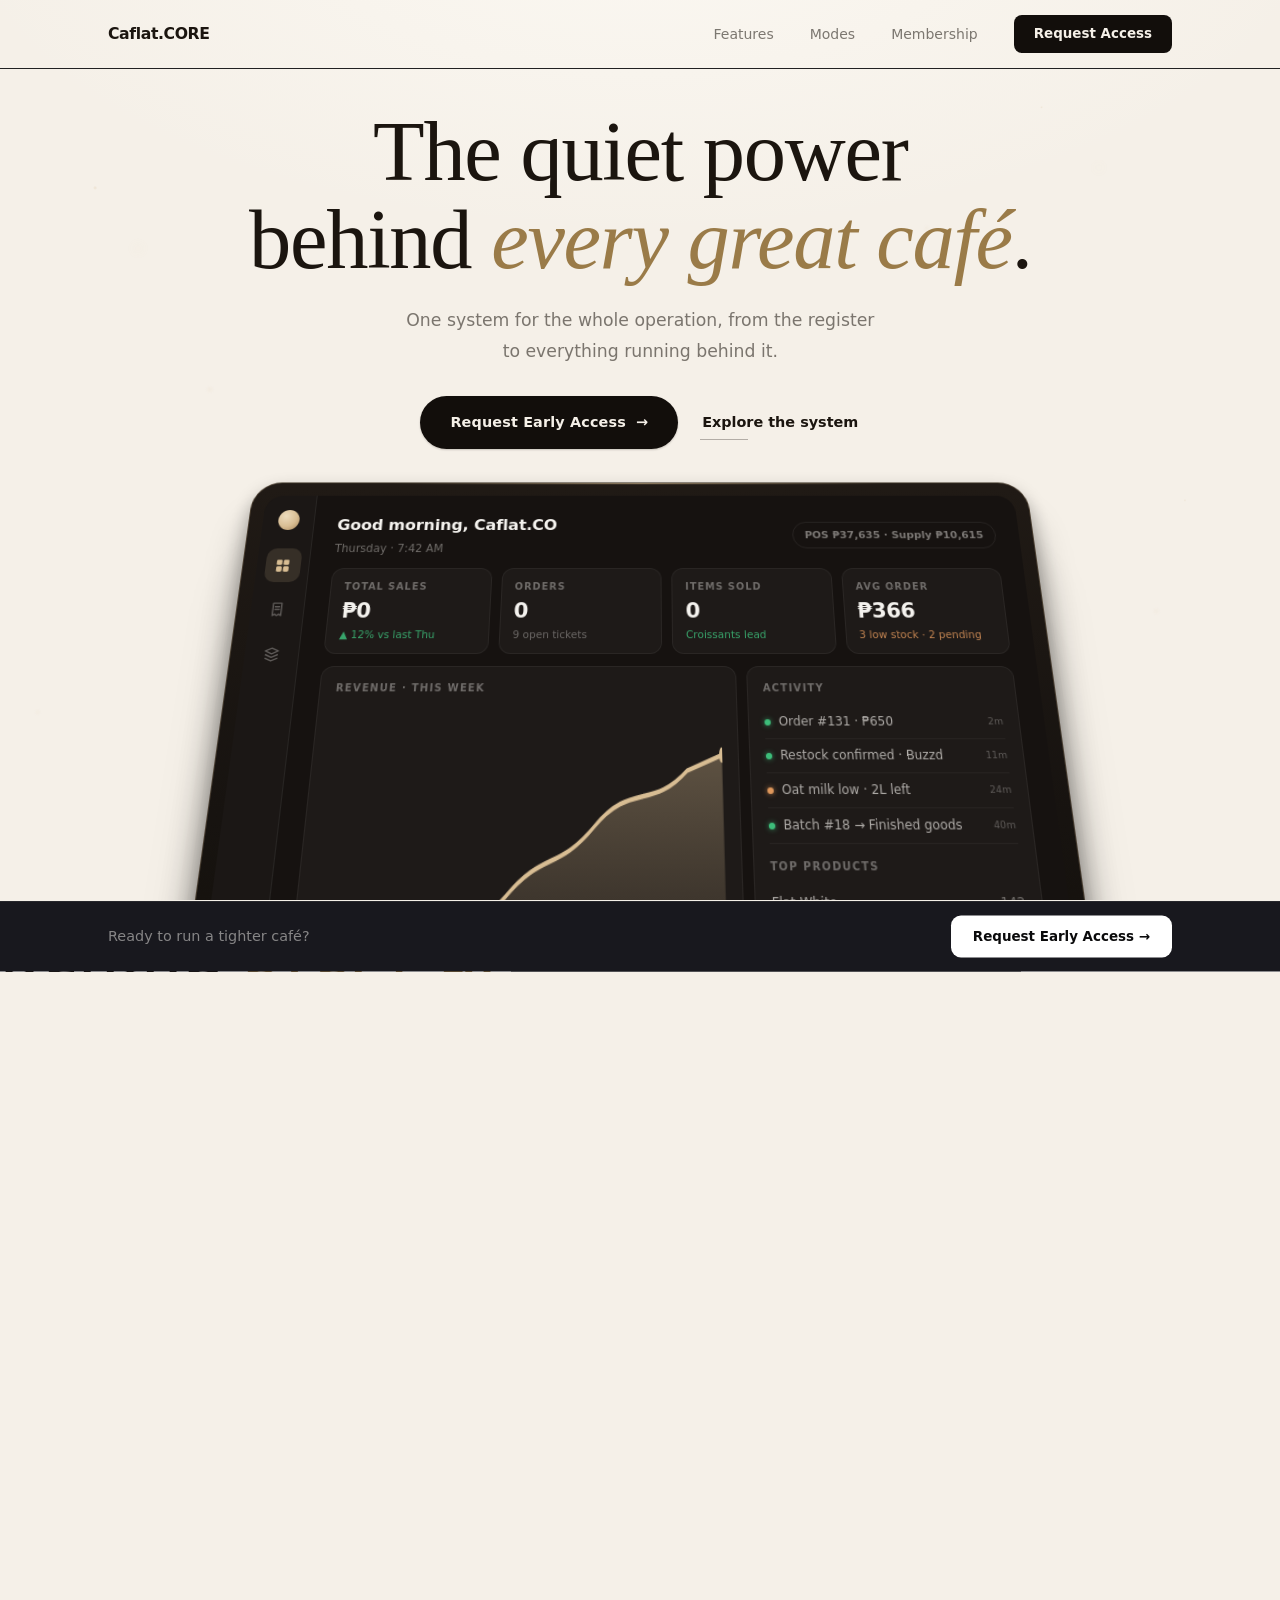
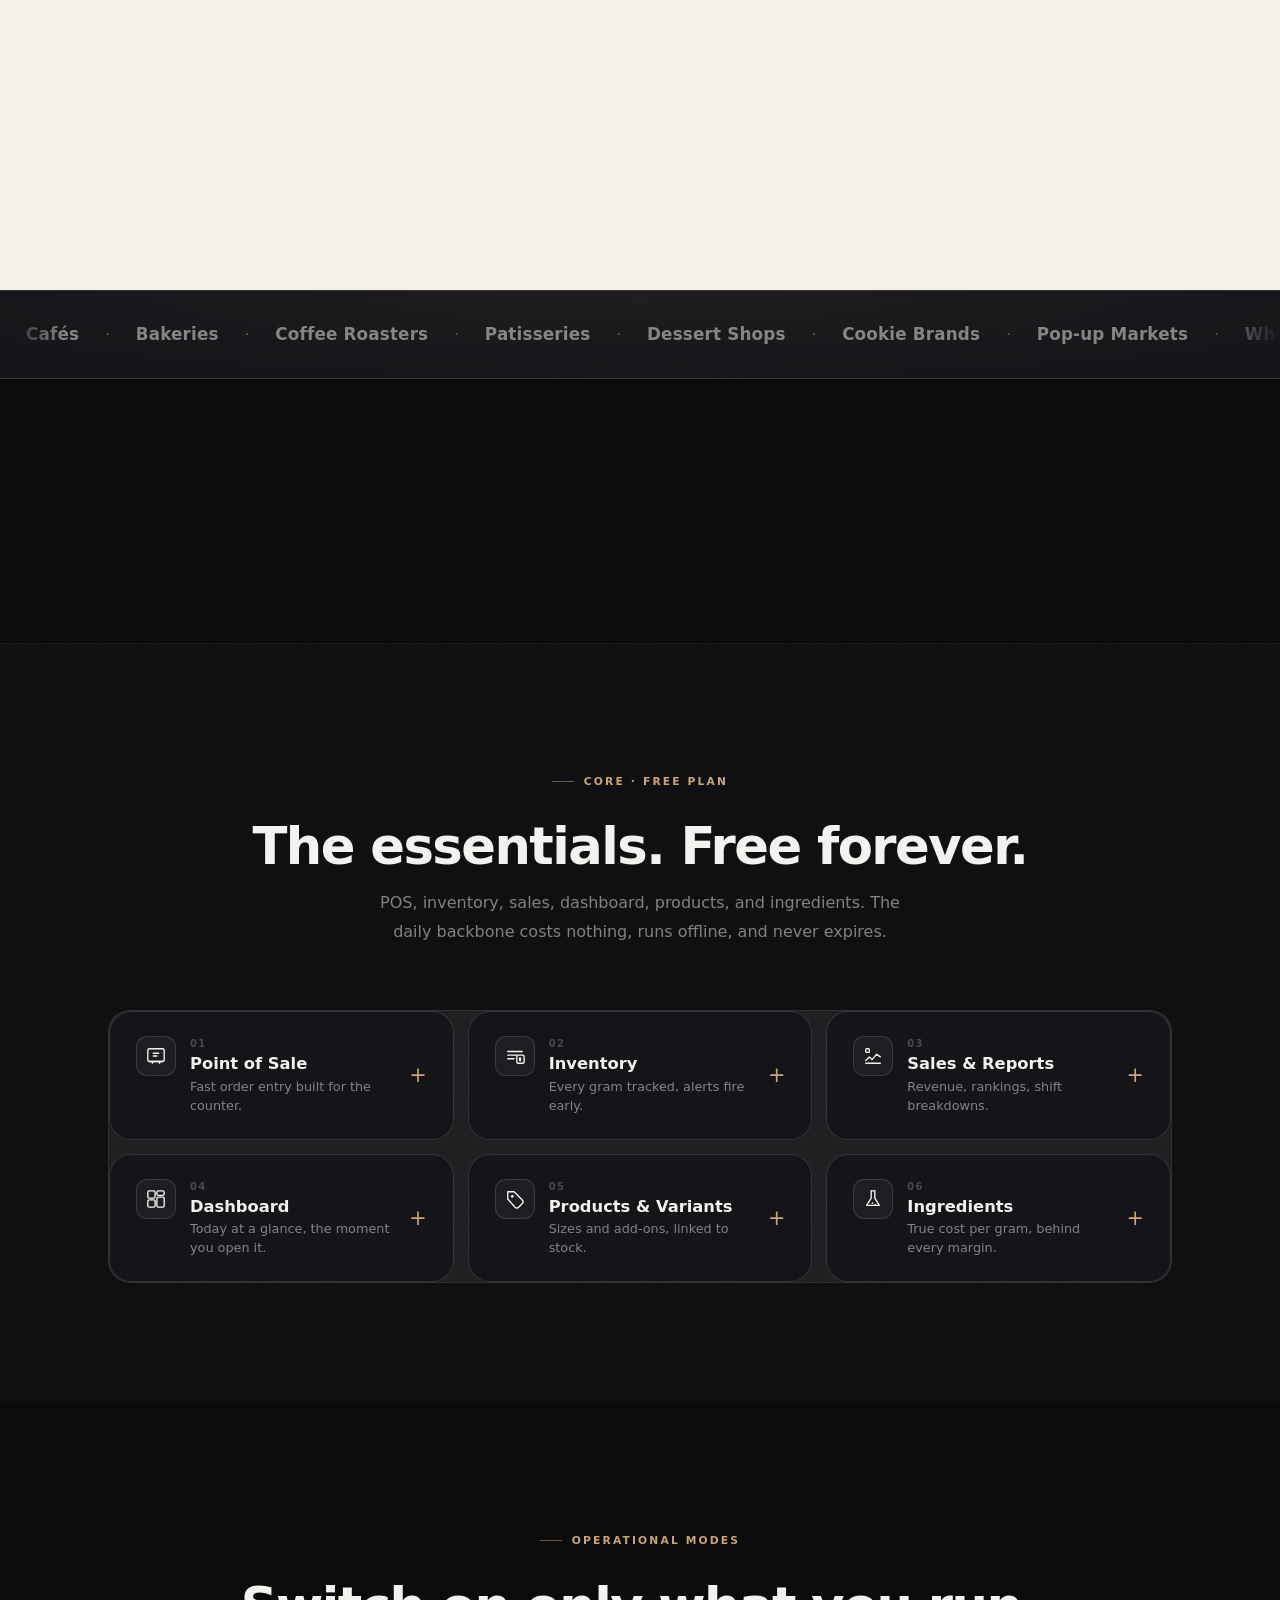
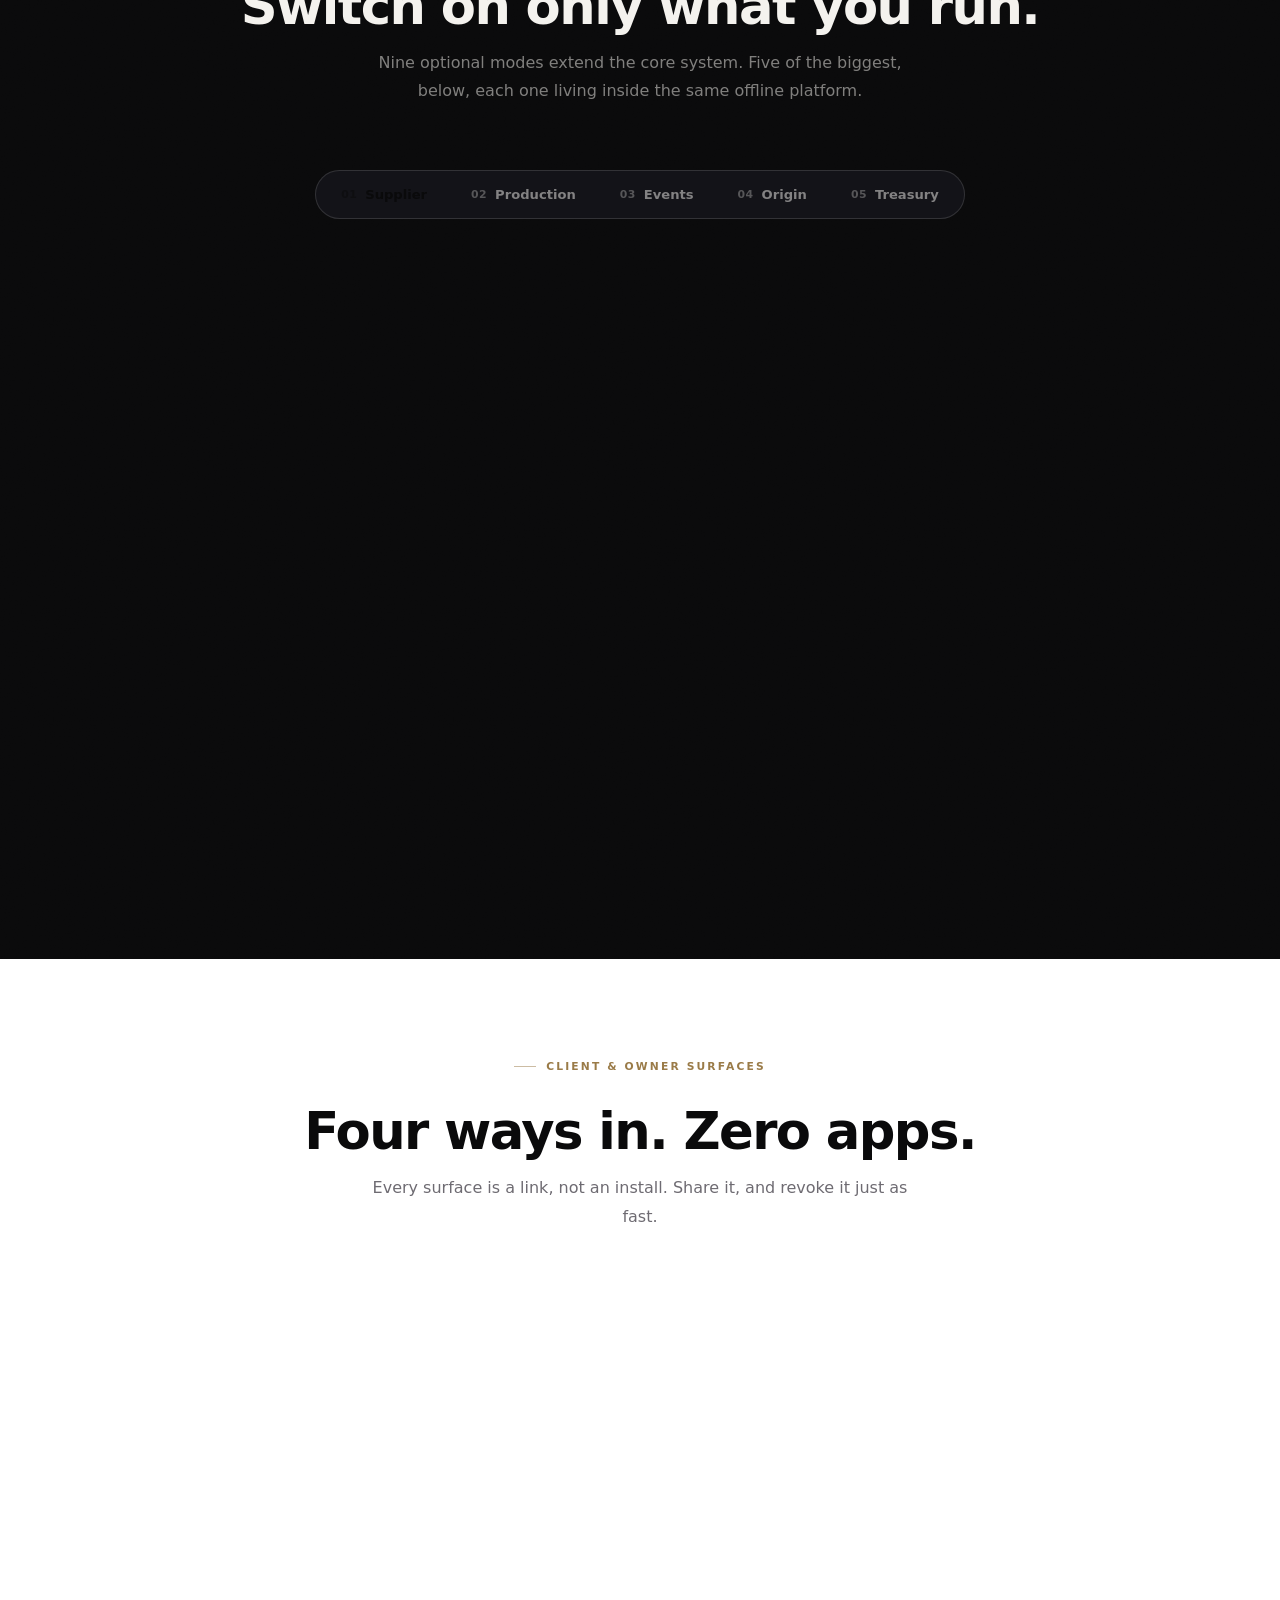
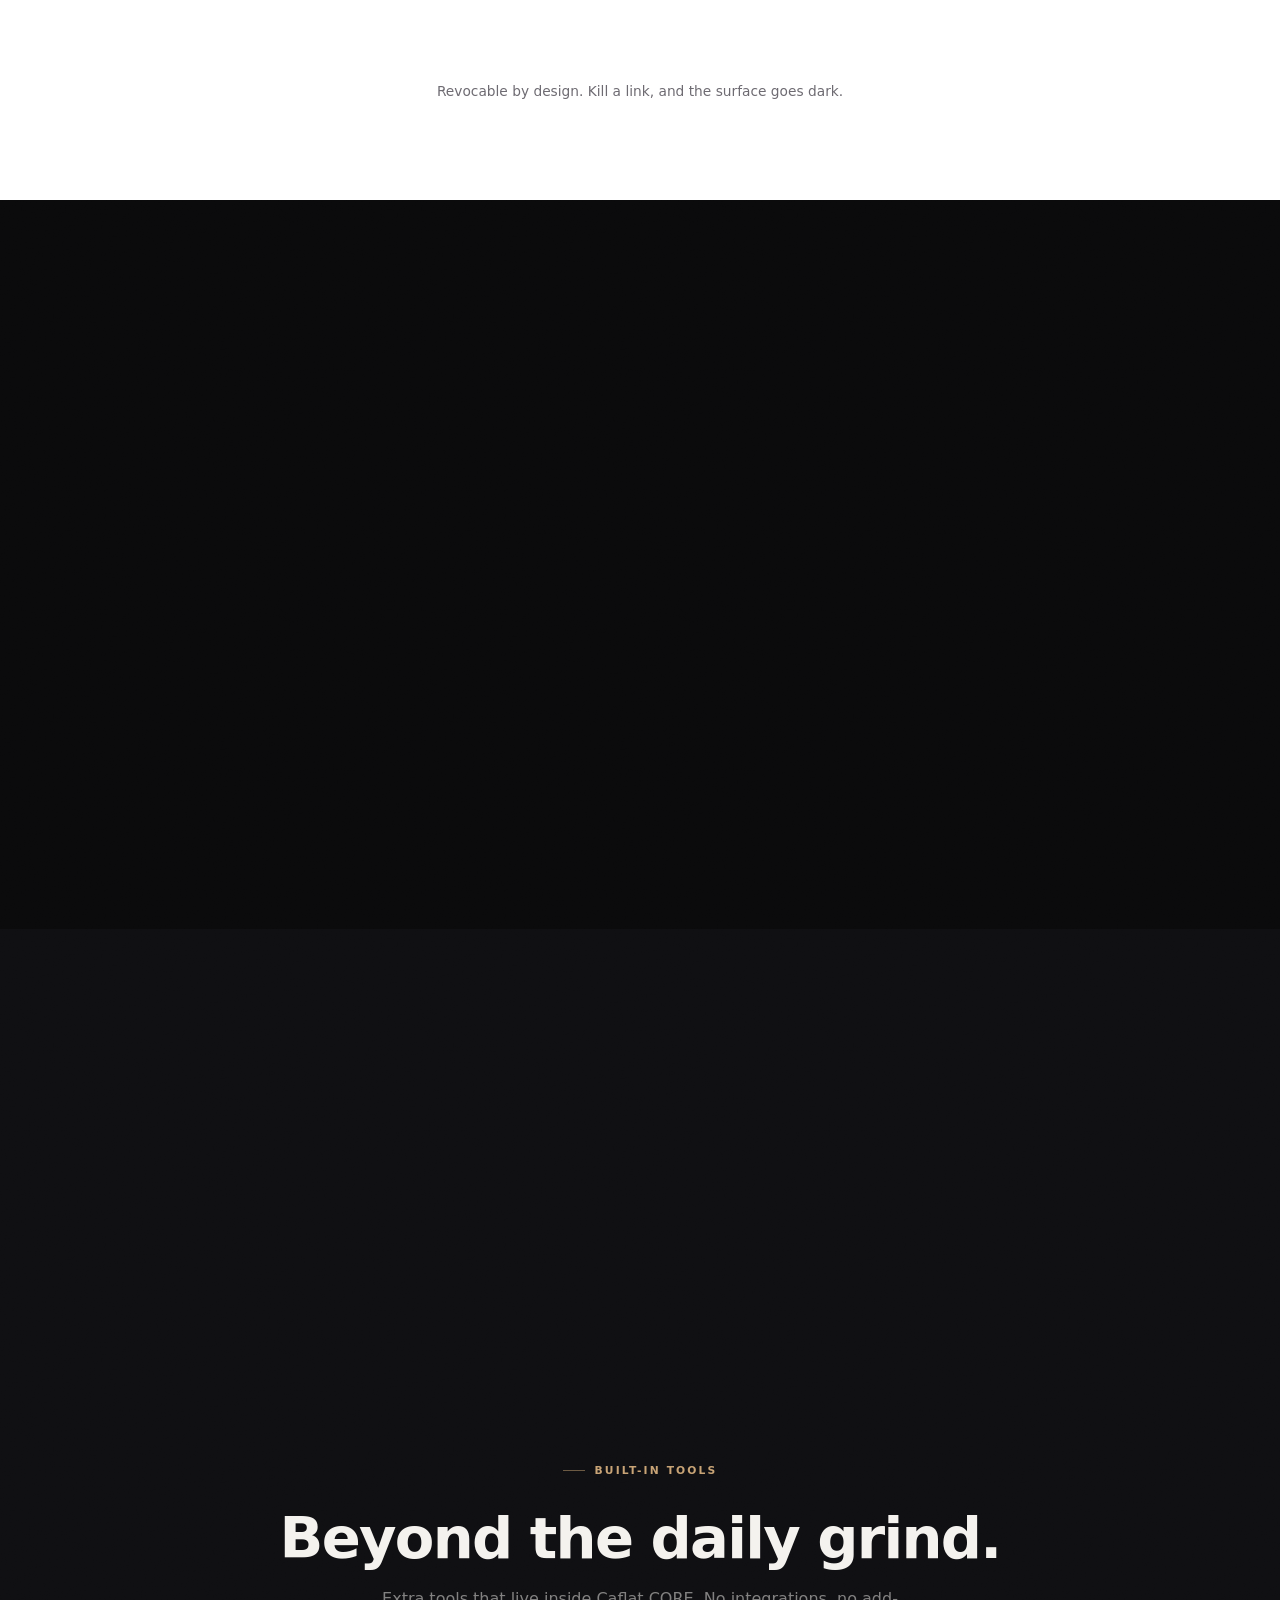
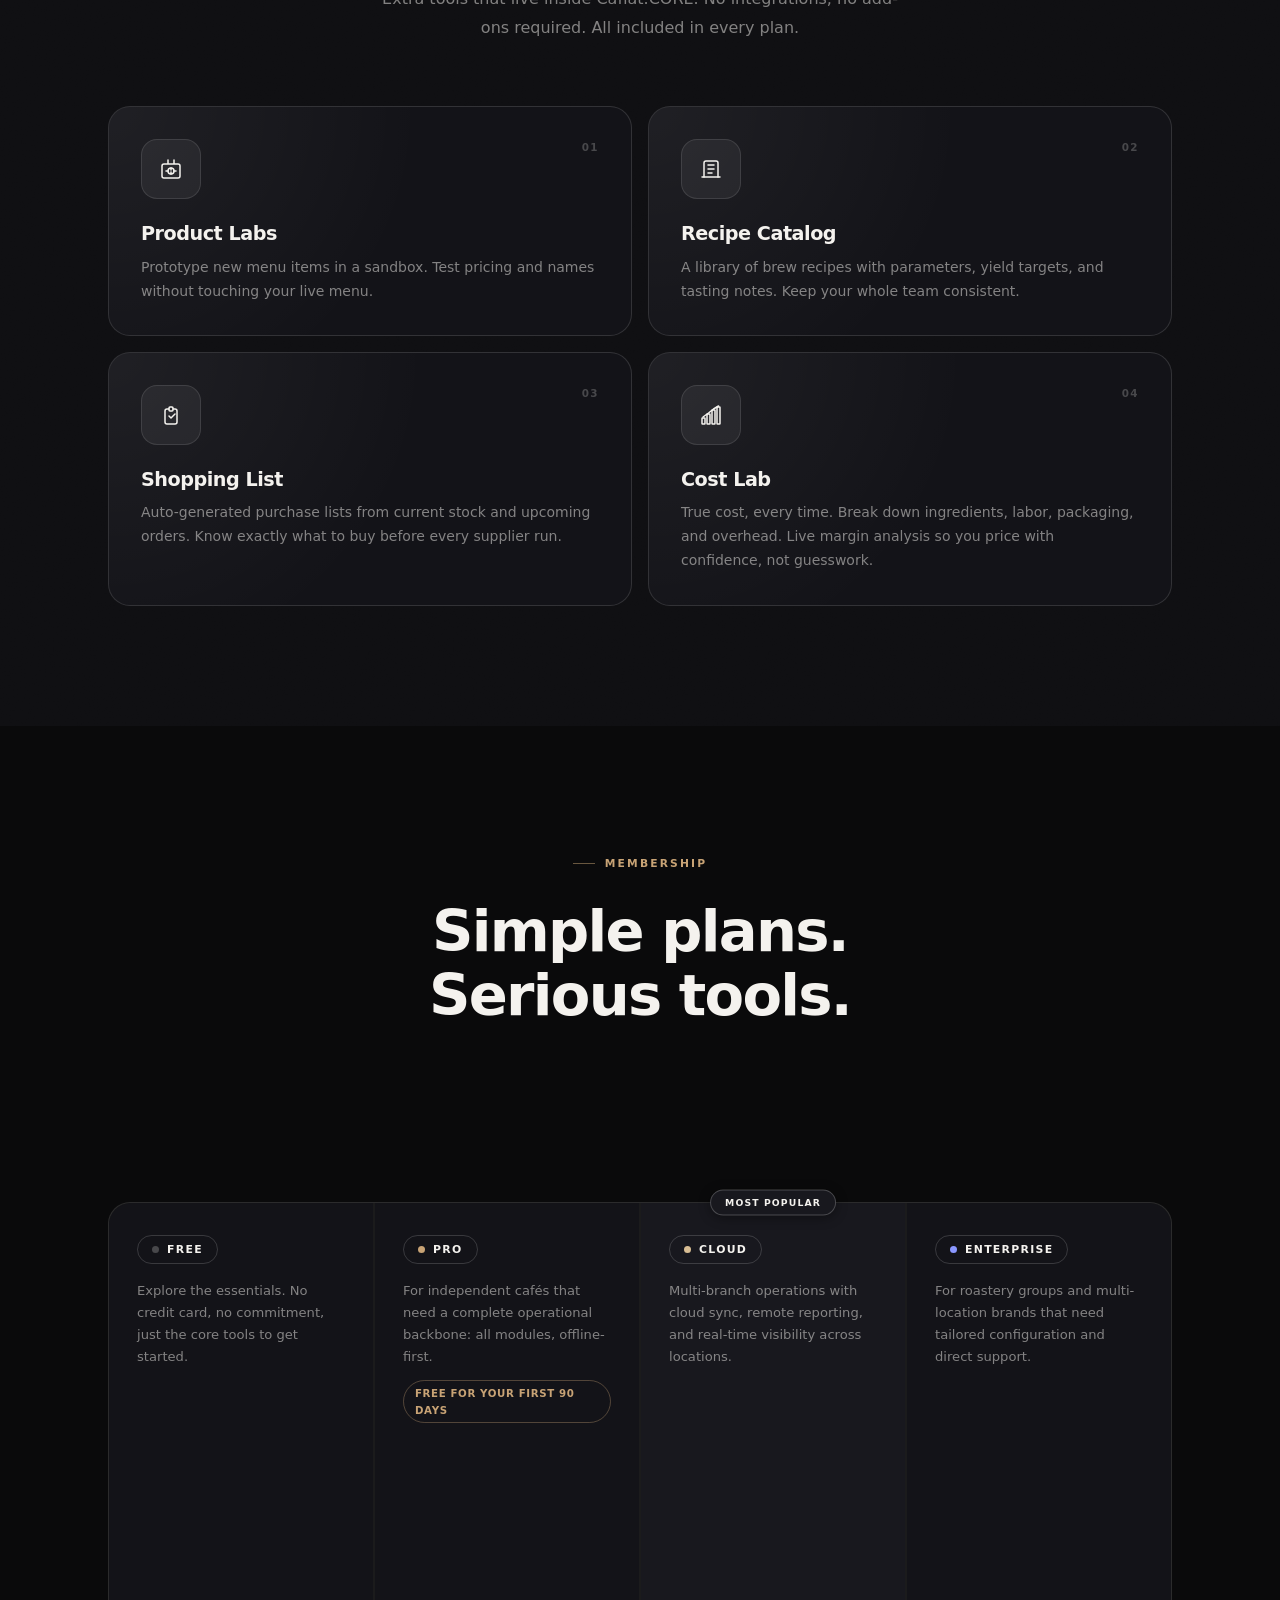
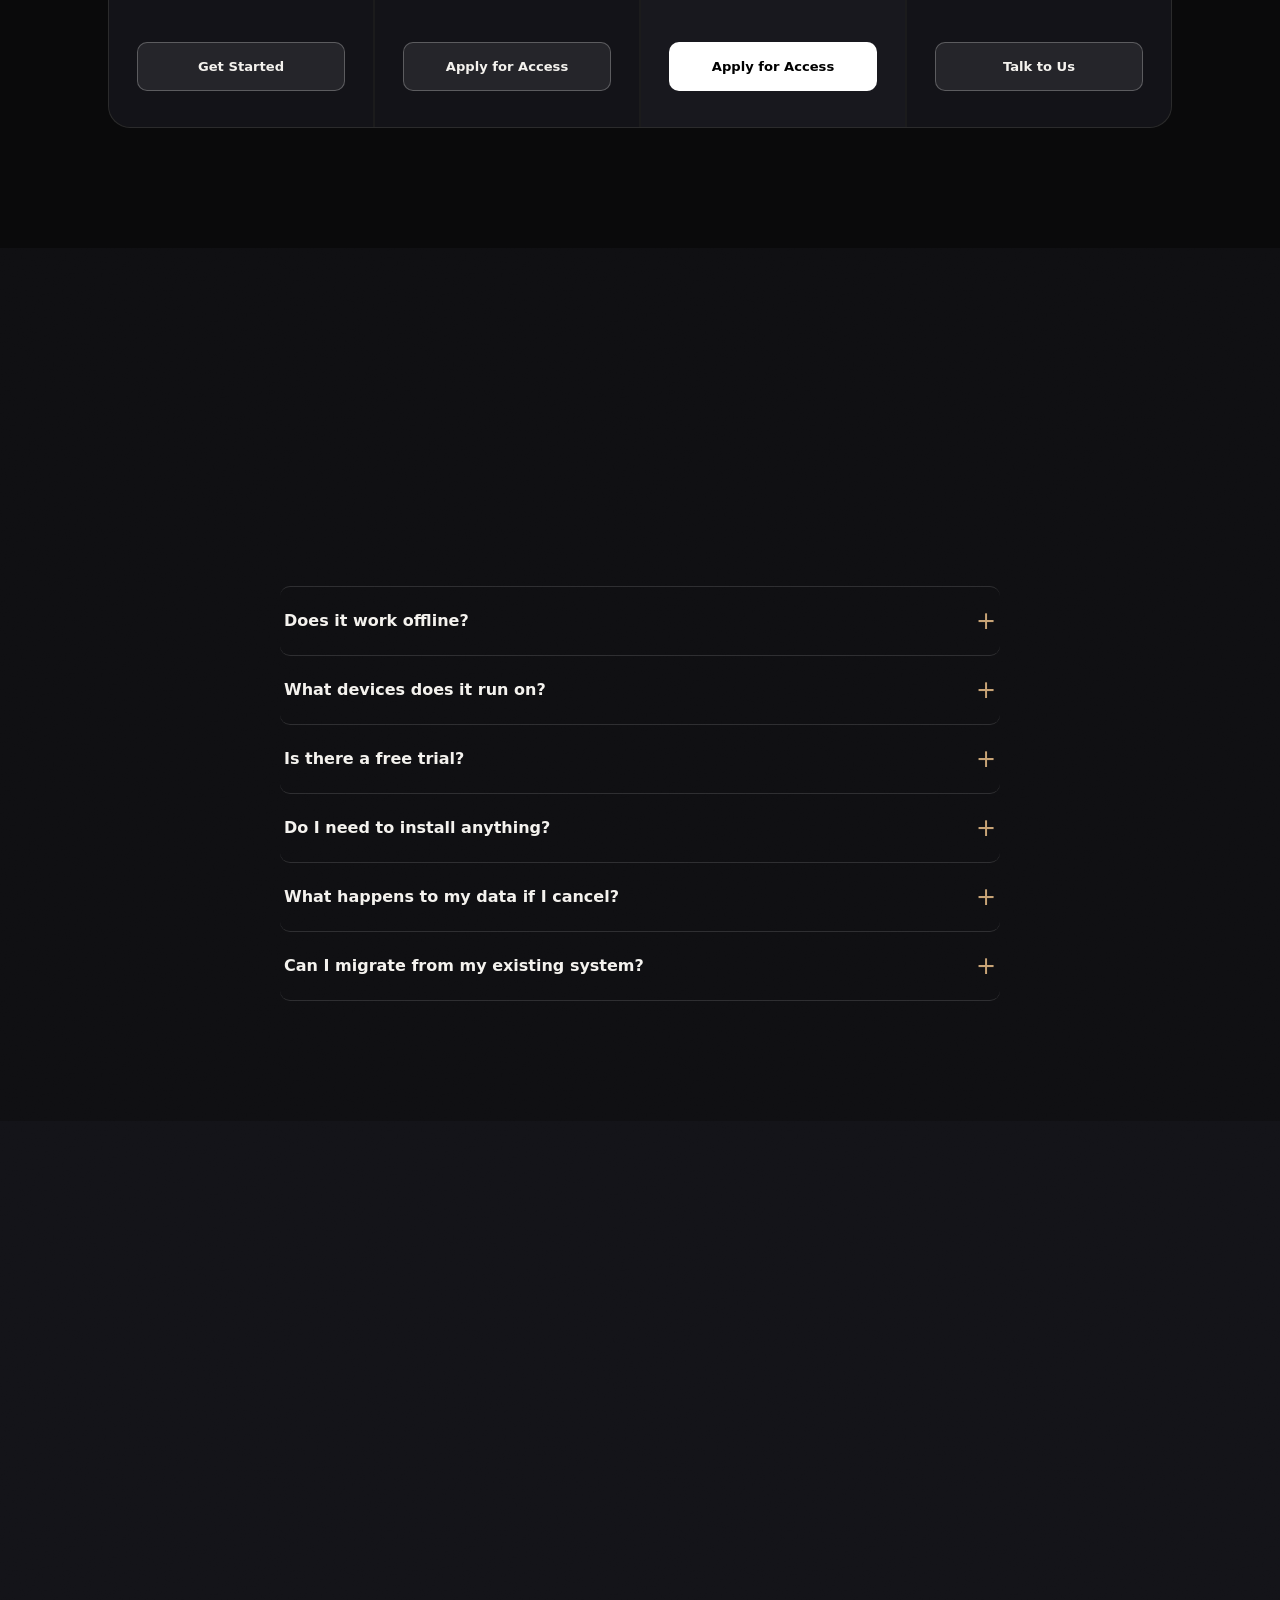
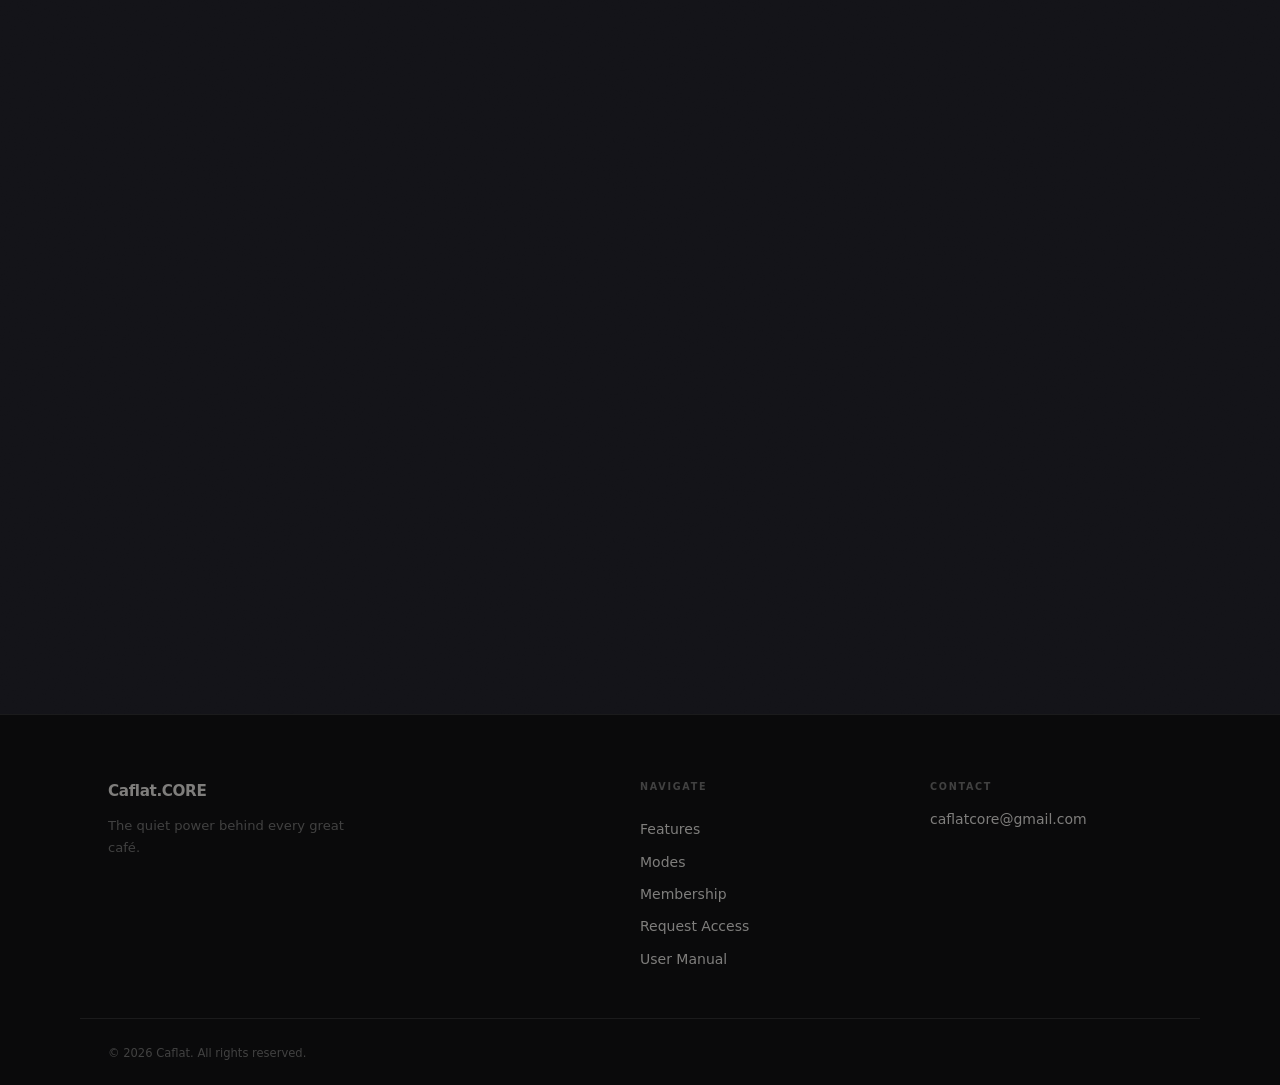
==== commit 8d577daa: "Add a break-even window to Events mode on the landing page Events mode now shows a third carousel sl" ====
--- a/landing/index.html
+++ b/landing/index.html
@@ -20,7 +20,7 @@
   <link rel="preconnect" href="https://fonts.googleapis.com">
   <link rel="preconnect" href="https://fonts.gstatic.com" crossorigin>
   <link href="https://fonts.googleapis.com/css2?family=Inter:ital,wght@0,400;0,500;0,600;0,700;0,800;0,900;1,700;1,900&family=Fraunces:ital,opsz,wght@0,9..144,380;0,9..144,450;0,9..144,530;1,9..144,420;1,9..144,530&display=swap" rel="stylesheet">
-  <link rel="stylesheet" href="./css/style.css?v=20260720h">
+  <link rel="stylesheet" href="./css/style.css?v=20260726a">
   <link rel="canonical" href="https://caflatcore.com/">
   <meta name="twitter:card" content="summary_large_image">
   <meta name="twitter:title" content="Caflat.CORE | The Quiet Power Behind Every Great Café">
@@ -853,6 +853,7 @@
         <li>Coffee cart, pop-up & corporate event management</li>
         <li>Lead pipeline: Inquiry → Quoted → Booked</li>
         <li>Package builder with per-pax pricing</li>
+        <li>Live break-even bar: know the moment you turn a profit</li>
         <li>Event profitability & expense tracking</li>
       </ul>
       <details class="mode-how">
@@ -926,6 +927,29 @@
               <div class="mock-pnl-margin-bar"><i style="width:63%"></i></div>
               <span>63% margin</span>
             </div>
+          </div>
+        </div>
+
+        <div class="mode-slide">
+          <div class="mock-panel mock-light">
+            <div class="mock-bar">
+              <span class="mock-title">Break-even · Live</span>
+              <span class="mock-tag">Weekend Market</span>
+            </div>
+            <div class="mock-be-head">
+              <span class="mock-be-label">To break even</span>
+              <span class="mock-be-num">$2,150</span>
+            </div>
+            <div class="mock-be-track">
+              <i class="mock-be-fill" style="width:58%"></i>
+            </div>
+            <div class="mock-be-stats">
+              <div class="mock-be-stat"><span>Target</span><b>$5,250</b></div>
+              <div class="mock-be-stat"><span>Taken</span><b>$3,100</b></div>
+              <div class="mock-be-stat"><span>Stocked</span><b>70 units</b></div>
+              <div class="mock-be-stat"><span>Sold</span><b>28</b></div>
+            </div>
+            <div class="mock-be-foot">Every sale moves the bar. Cross it and the rest is profit.</div>
           </div>
         </div>
 
@@ -1635,6 +1659,6 @@
   </div>
 </div>
 
-<script src="./js/main.js?v=20260720h"></script>
+<script src="./js/main.js?v=20260726a"></script>
 </body>
 </html>
--- a/landing/css/style.css
+++ b/landing/css/style.css
@@ -0,0 +1,3420 @@
+/* ─── Reset & Base ─────────────────────────────────────────── */
+*, *::before, *::after { box-sizing: border-box; margin: 0; padding: 0; }
+
+:root {
+  --dark:           #0a0a0b;
+  --dark-2:         #0f0f12;
+  --dark-card:      #131318;
+  --dark-card-2:    #18181e;
+  --dark-border:    rgba(255,255,255,.07);
+  --dark-border-hi: rgba(255,255,255,.13);
+
+  --light:          #ffffff;
+  --light-2:        #f7f5f2;
+  --light-border:   #e6e2db;
+
+  --text-white:     #f4f2ee;
+  --text-dim:       rgba(244,242,238,.50);
+  --text-muted:     rgba(244,242,238,.24);
+  --text-dark:      #0a0a0b;
+  --text-gray:      #6e6b72;
+  --text-light-muted: #a09da6;
+
+  /* Hero accent — warm coffee caramel (not gold) */
+  --coffee:         #c8a375;
+
+  /* Atelier hero — cream editorial world */
+  --cream:          #f5f0e8;
+  --espresso:       #120e0b;
+  --espresso-2:     #1a1410;
+  --at-ink:         #1b150f;
+  --at-ink-dim:     rgba(27,21,15,.56);
+  --at-ink-faint:   rgba(27,21,15,.30);
+  --champagne:      #d8bd93;
+  --champagne-ink:  #9a7b48;  /* accent legible on cream */
+
+  --green:  #3dbd7a;
+  --red:    #e05c5c;
+  --amber:  #d4a800;
+
+  --radius:    10px;
+  --radius-lg: 16px;
+  --radius-xl: 22px;
+
+  /* Motion system: one signature curve, three durations.
+     quick = micro-interactions, std = reveals, slow = dramatic moments. */
+  --dur-quick: 180ms;
+  --dur-std:   420ms;
+  --dur-slow:  650ms;
+  --ease:      cubic-bezier(.22,.61,.36,1);
+  --ease-exit: cubic-bezier(.4,0,1,1);
+}
+
+html { scroll-behavior: smooth; }
+
+body {
+  font-family: 'Inter', 'Segoe UI', system-ui, sans-serif;
+  background: var(--dark);
+  color: var(--text-white);
+  line-height: 1.6;
+  -webkit-font-smoothing: antialiased;
+}
+
+h1, h2, h3 { line-height: 1.12; font-weight: 800; }
+h1 { font-size: clamp(2.8rem, 6vw, 5.4rem); letter-spacing: -0.045em; }
+h2 { font-size: clamp(2rem, 4vw, 3.2rem); letter-spacing: -0.03em; }
+h3 { font-size: 1.05rem; font-weight: 700; }
+p  { line-height: 1.7; }
+
+.container {
+  max-width: 1120px;
+  margin: 0 auto;
+  padding: 0 28px;
+}
+
+section { padding: 120px 0; }
+
+/* ─── Utility ────────────────────────────────────────────────── */
+.text-dim { color: var(--text-dim); }
+
+/* ─── Section types ──────────────────────────────────────────── */
+.section-dark  { background: var(--dark);   color: var(--text-white); }
+.section-dark2 { background: var(--dark-2); color: var(--text-white); }
+.section-light { background: var(--light);  color: var(--text-dark); }
+.section-form  { background: var(--dark-card); color: var(--text-white); }
+
+/* ─── Grain Texture ─────────────────────────────────────────── */
+.grain { position: relative; isolation: isolate; }
+.grain::before {
+  content: '';
+  position: absolute;
+  inset: 0;
+  background-image: url("data:image/svg+xml,%3Csvg xmlns='http://www.w3.org/2000/svg' width='400' height='400'%3E%3Cfilter id='n'%3E%3CfeTurbulence type='fractalNoise' baseFrequency='0.75' numOctaves='4' stitchTiles='stitch'/%3E%3CfeColorMatrix type='saturate' values='0'/%3E%3C/filter%3E%3Crect width='400' height='400' filter='url(%23n)'/%3E%3C/svg%3E");
+  opacity: 0.045;
+  mix-blend-mode: overlay;
+  pointer-events: none;
+  z-index: 0;
+}
+
+/* ─── Eyebrow ────────────────────────────────────────────────── */
+.eyebrow {
+  display: inline-flex;
+  align-items: center;
+  gap: 10px;
+  font-size: .67rem;
+  font-weight: 700;
+  letter-spacing: .2em;
+  text-transform: uppercase;
+  color: var(--text-muted);
+  margin-bottom: 18px;
+}
+.eyebrow::before {
+  content: '';
+  display: inline-block;
+  width: 22px;
+  height: 1px;
+  background: currentColor;
+  opacity: .5;
+}
+.section-light .eyebrow { color: rgba(10,10,11,.3); }
+
+/* Showcase mode eyebrow overrides — slightly larger than generic eyebrow */
+.section-dark  .showcase-text .mode-badge,
+.section-dark2 .showcase-text .mode-badge,
+.grain         .showcase-text .mode-badge {
+  color: rgba(244,242,238,.82);
+  font-size: .95rem;
+  letter-spacing: .13em;
+  font-weight: 700;
+  font-family: inherit;
+  text-transform: uppercase;
+  display: inline-flex;
+  align-items: center;
+  gap: 0;
+  background: none;
+  border: none;
+  border-radius: 0;
+  padding: 0;
+  margin-bottom: 18px;
+}
+.section-dark  .showcase-text .mode-badge::before,
+.section-dark2 .showcase-text .mode-badge::before,
+.grain         .showcase-text .mode-badge::before {
+  content: '';
+  display: inline-block;
+  width: 22px;
+  height: 1px;
+  background: currentColor;
+  opacity: .5;
+  margin-right: 10px;
+}
+.section-light .showcase-text .mode-badge {
+  color: rgba(10,10,11,.55);
+  font-size: .95rem;
+  letter-spacing: .13em;
+  font-weight: 700;
+  font-family: inherit;
+  text-transform: uppercase;
+  display: inline-flex;
+  align-items: center;
+  gap: 0;
+  background: none;
+  border: none;
+  border-radius: 0;
+  padding: 0;
+  margin-bottom: 18px;
+}
+.section-light .showcase-text .mode-badge::before {
+  content: '';
+  display: inline-block;
+  width: 22px;
+  height: 1px;
+  background: currentColor;
+  opacity: .5;
+  margin-right: 10px;
+}
+
+/* ─── Scroll Reveal (base) ───────────────────────────────────── */
+.reveal {
+  opacity: 0;
+  transform: translateY(16px);
+  transition: opacity .55s cubic-bezier(.22,.61,.36,1), transform .55s cubic-bezier(.22,.61,.36,1);
+}
+.reveal-left {
+  opacity: 0;
+  transform: translateX(-28px);
+  transition: opacity .55s cubic-bezier(.22,.61,.36,1), transform .55s cubic-bezier(.22,.61,.36,1);
+}
+.reveal-right {
+  opacity: 0;
+  transform: translateX(28px);
+  transition: opacity .55s cubic-bezier(.22,.61,.36,1), transform .55s cubic-bezier(.22,.61,.36,1);
+}
+.reveal.visible       { opacity: 1; transform: translateY(0); }
+.reveal-left.visible  { opacity: 1; transform: translateX(0); }
+.reveal-right.visible { opacity: 1; transform: translateX(0); }
+
+/* Showcase visual starts slightly later than the text */
+.showcase-visual { transition-delay: 140ms; }
+
+/* ─── Section Labels ─────────────────────────────────────────── */
+.section-label { text-align: center; margin-bottom: 64px; }
+
+.section-heading { margin-top: 10px; }
+.section-dark  .section-heading,
+.section-dark2 .section-heading { color: var(--text-white); }
+.section-light .section-heading { color: var(--dark); }
+
+.section-subhead {
+  font-size: 1rem;
+  color: var(--text-dim);
+  max-width: 540px;
+  margin: 14px auto 0;
+  line-height: 1.78;
+}
+.section-light .section-subhead { color: var(--text-gray); }
+
+/* ─── Promo Bar ──────────────────────────────────────────────── */
+.promo-bar {
+  position: fixed;
+  top: 0; left: 0; right: 0;
+  z-index: 110;
+  height: 44px;
+  display: flex;
+  align-items: center;
+  justify-content: center;
+  gap: 16px;
+  padding: 0 44px 0 16px;
+  background: linear-gradient(90deg, #0a0a0b 0%, #1a1611 45%, #2a2015 55%, #0a0a0b 100%);
+  background-size: 220% 100%;
+  animation: promo-shimmer 6s ease-in-out infinite;
+  border-bottom: 1px solid rgba(200,163,117,.25);
+  transform: translateY(-100%);
+  transition: transform .38s cubic-bezier(.22,.61,.36,1);
+}
+body.has-promo .promo-bar { transform: translateY(0); }
+
+@keyframes promo-shimmer {
+  0%, 100% { background-position: 0% 0; }
+  50%      { background-position: 100% 0; }
+}
+
+.promo-bar-inner {
+  display: flex;
+  align-items: center;
+  justify-content: center;
+  gap: 16px;
+  flex-wrap: wrap;
+}
+.promo-bar-text {
+  font-size: .82rem;
+  font-weight: 600;
+  color: rgba(244,242,238,.85);
+  letter-spacing: -.005em;
+}
+.promo-bar-text strong { color: var(--coffee); font-weight: 800; }
+.promo-bar-emoji { margin-right: 2px; }
+
+.promo-bar-cta {
+  display: inline-flex;
+  align-items: center;
+  gap: 4px;
+  padding: 5px 14px;
+  background: var(--coffee);
+  color: #0a0a0b;
+  border-radius: 100px;
+  font-size: .74rem;
+  font-weight: 800;
+  text-decoration: none;
+  white-space: nowrap;
+  transition: background .18s, transform .18s;
+}
+.promo-bar-cta:hover { background: #e0c79a; transform: translateY(-1px); }
+
+.promo-bar-close {
+  position: absolute;
+  right: 14px; top: 50%;
+  transform: translateY(-50%);
+  background: none;
+  border: none;
+  color: rgba(244,242,238,.4);
+  font-size: .82rem;
+  line-height: 1;
+  cursor: pointer;
+  padding: 6px;
+  transition: color .18s;
+}
+.promo-bar-close:hover { color: rgba(244,242,238,.85); }
+
+@media (prefers-reduced-motion: reduce) {
+  .promo-bar { animation: none; }
+}
+
+@media (max-width: 640px) {
+  .promo-bar { padding: 0 40px 0 12px; height: auto; min-height: 44px; }
+  .promo-bar-inner { padding: 8px 0; }
+  .promo-bar-text { font-size: .72rem; }
+  .promo-bar-cta { font-size: .68rem; padding: 4px 10px; }
+}
+
+/* ─── Nav ────────────────────────────────────────────────────── */
+nav {
+  position: fixed;
+  top: 0; left: 0; right: 0;
+  z-index: 100;
+  border-bottom: 1px solid transparent;
+  transition: background .28s, border-color .28s, backdrop-filter .28s, top .38s cubic-bezier(.22,.61,.36,1);
+}
+body.has-promo nav { top: 44px; }
+body.has-promo .nav-mobile-drawer { top: 112px; }
+
+/* Over the cream Atelier opening (before any scroll), the nav renders in
+   espresso ink; the existing .scrolled dark-pill treatment takes over the
+   moment the page scrolls (scrollY > 20), which also covers the dark world
+   once the veil has taken the stage. */
+nav:not(.scrolled) .nav-logo { color: var(--at-ink); }
+nav:not(.scrolled) .nav-links a { color: var(--at-ink-dim); }
+nav:not(.scrolled) .nav-links a:hover { color: var(--at-ink); }
+nav:not(.scrolled) .nav-hamburger { color: var(--at-ink-dim); }
+nav:not(.scrolled) .nav-cta {
+  background: var(--espresso) !important;
+  color: var(--cream) !important;
+}
+nav:not(.scrolled) .nav-cta:hover { background: #241b13 !important; }
+nav.scrolled {
+  background: rgba(10,10,11,.92);
+  backdrop-filter: blur(20px);
+  -webkit-backdrop-filter: blur(20px);
+  border-color: var(--dark-border);
+}
+.nav-inner {
+  display: flex;
+  align-items: center;
+  justify-content: space-between;
+  height: 68px;
+}
+.nav-logo {
+  font-weight: 900;
+  font-size: .98rem;
+  color: var(--text-white);
+  text-decoration: none;
+  letter-spacing: -.025em;
+}
+.nav-links {
+  display: flex;
+  align-items: center;
+  gap: 36px;
+}
+.nav-links a {
+  text-decoration: none;
+  color: var(--text-dim);
+  font-size: .875rem;
+  font-weight: 500;
+  transition: color .18s;
+}
+.nav-links a:hover { color: var(--text-white); }
+.nav-cta {
+  background: var(--text-white) !important;
+  color: var(--dark) !important;
+  font-weight: 700 !important;
+  padding: 8px 20px !important;
+  border-radius: 8px !important;
+  font-size: .84rem !important;
+  transition: background .18s !important;
+}
+.nav-cta:hover { background: #e8e4dc !important; }
+
+/* ─── Hero — "The Atelier" ─────────────────────────────────────
+   A cream editorial opening that dims to espresso as the device
+   frame tilts up from rotateX(20°) and settles flat. The scroll
+   ticker in main.js writes ONE unitless custom property (--csp,
+   0 → 1) on the section; every transform, crossfade, and reveal
+   below is a pure-CSS calc() of it — vanilla recreation of the
+   framer-motion ContainerScroll (rotate 20→0, scale 1.05→1
+   desktop / 0.7→0.9 mobile, header translateY 0→-100px). */
+.hero.atelier {
+  height: 210vh;                /* the scroll journey */
+  position: relative;
+  background: var(--cream);
+  padding: 0;
+  text-align: center;
+}
+
+.atelier-sticky {
+  position: sticky;
+  top: 0;
+  height: 100vh;
+  overflow: hidden;
+  display: flex;
+  flex-direction: column;
+  align-items: center;
+  padding-top: clamp(92px, 12vh, 140px);
+  background:
+    radial-gradient(ellipse 90% 60% at 50% -10%, #fbf8f2 0%, transparent 60%),
+    var(--cream);
+}
+body.has-promo .atelier-sticky { padding-top: calc(clamp(92px, 12vh, 140px) + 44px); }
+
+/* Espresso veil — the room dims once the frame takes the stage */
+.atelier-veil {
+  position: absolute;
+  inset: 0;
+  z-index: 1;
+  pointer-events: none;
+  background:
+    radial-gradient(ellipse 80% 55% at 50% 110%, #241b13 0%, transparent 62%),
+    var(--espresso);
+  opacity: clamp(0, calc((var(--csp, 0) - 0.38) * 2.2), 1);
+}
+
+/* Champagne dust — three bokeh depth layers; each drifts a different
+   amount from the same --csp plus a soft pointer lerp (--px/--py) */
+.atelier-dust {
+  position: absolute;
+  inset: 0;
+  z-index: 2;
+  pointer-events: none;
+}
+.dust-layer { position: absolute; inset: -6%; }
+.dust-far {
+  background-image:
+    radial-gradient(circle 3px at 12% 24%, rgba(216,189,147,.5), transparent 70%),
+    radial-gradient(circle 2px at 78% 16%, rgba(216,189,147,.4), transparent 70%),
+    radial-gradient(circle 2px at 60% 38%, rgba(216,189,147,.35), transparent 70%),
+    radial-gradient(circle 3px at 30% 60%, rgba(216,189,147,.3), transparent 70%),
+    radial-gradient(circle 2px at 88% 55%, rgba(216,189,147,.35), transparent 70%);
+  translate: calc(var(--px, 0px) * .25) calc(var(--py, 0px) * .25 + var(--csp, 0) * -36px);
+  opacity: calc(.55 + var(--csp, 0) * .45);
+  filter: blur(.5px);
+}
+.dust-mid {
+  background-image:
+    radial-gradient(circle 5px at 20% 44%, rgba(216,189,147,.34), transparent 70%),
+    radial-gradient(circle 4px at 70% 28%, rgba(216,189,147,.3), transparent 70%),
+    radial-gradient(circle 5px at 86% 66%, rgba(216,189,147,.26), transparent 70%),
+    radial-gradient(circle 4px at 8% 76%, rgba(216,189,147,.3), transparent 70%);
+  translate: calc(var(--px, 0px) * .55) calc(var(--py, 0px) * .55 + var(--csp, 0) * -80px);
+  opacity: calc(.45 + var(--csp, 0) * .55);
+  filter: blur(1.5px);
+}
+.dust-near {
+  background-image:
+    radial-gradient(circle 11px at 15% 30%, rgba(216,189,147,.16), transparent 70%),
+    radial-gradient(circle 9px at 82% 22%, rgba(216,189,147,.14), transparent 70%),
+    radial-gradient(circle 13px at 68% 74%, rgba(216,189,147,.11), transparent 70%),
+    radial-gradient(circle 8px at 34% 84%, rgba(216,189,147,.13), transparent 70%);
+  translate: calc(var(--px, 0px) * 1) calc(var(--py, 0px) * 1 + var(--csp, 0) * -130px);
+  opacity: calc(.4 + var(--csp, 0) * .6);
+  filter: blur(4px);
+}
+
+/* Champagne aura: a soft bloom + hairline rings behind the tablet,
+   blooming in (via --csp) as the room dims so the settled dark world
+   isn't a plain void. Sits under .cscroll-persp (z 3). */
+.atelier-aura {
+  position: absolute;
+  inset: 0;
+  z-index: 2;
+  pointer-events: none;
+  opacity: clamp(0, calc((var(--csp, 0) - .3) * 1.7), 1);
+}
+.aura-bloom {
+  position: absolute;
+  left: 50%; top: 52%;
+  width: min(1500px, 130vw);
+  aspect-ratio: 1.6;
+  transform: translate(-50%, -50%);
+  background: radial-gradient(ellipse 50% 50% at center,
+    rgba(216,189,147,.15) 0%,
+    rgba(216,189,147,.05) 45%,
+    transparent 72%);
+  animation: aura-breathe 10s ease-in-out infinite;
+}
+@keyframes aura-breathe {
+  0%, 100% { transform: translate(-50%, -50%) scale(1); }
+  50%      { transform: translate(-50%, -50%) scale(1.045); }
+}
+.aura-ring {
+  position: absolute;
+  left: 50%; top: 52%;
+  width: min(1060px, 92vw);
+  aspect-ratio: 1;
+  transform: translate(-50%, -50%);
+  border: 1px solid rgba(216,189,147,.14);
+  border-radius: 50%;
+}
+.aura-ring-2 {
+  width: min(1420px, 120vw);
+  border-color: rgba(216,189,147,.07);
+}
+
+/* ── ContainerScroll stage ── */
+.cscroll-persp {
+  position: relative;
+  z-index: 3;
+  width: 100%;
+  max-width: 1160px;
+  margin: 0 auto;
+  padding: 0 28px;
+  perspective: 1000px;
+  display: flex;
+  flex-direction: column;
+  align-items: center;
+  flex: 1;
+  min-height: 0;
+}
+
+/* Header — lifts away (0 → -100px) and dissolves as the frame settles */
+.cscroll-header {
+  transform: translateY(calc(var(--csp, 0) * -100px));
+  opacity: clamp(0, calc(1 - (var(--csp, 0) - 0.26) * 2.1), 1);
+  will-change: transform, opacity;
+}
+
+.atelier-title {
+  font-family: 'Fraunces', Georgia, serif;
+  font-weight: 450;
+  font-size: clamp(2.9rem, 6.6vw, 5.9rem);
+  line-height: 1.04;
+  letter-spacing: -.015em;
+  color: var(--at-ink);
+  margin-bottom: clamp(16px, 2.4vh, 26px);
+}
+.at-line { display: block; overflow: hidden; padding-bottom: .08em; margin-bottom: -.08em; }
+.at-line-inner {
+  display: block;
+  transform: translateY(112%);
+  animation: at-rise 1.15s cubic-bezier(.16,1,.3,1) both;
+}
+.at-line:nth-child(1) .at-line-inner { animation-delay: .12s; }
+.at-line:nth-child(2) .at-line-inner { animation-delay: .26s; }
+@keyframes at-rise { to { transform: translateY(0); } }
+
+.at-accent {
+  font-style: italic;
+  font-weight: 530;
+  color: var(--champagne-ink);
+}
+
+.atelier-body {
+  font-size: clamp(.98rem, 1.6vw, 1.08rem);
+  color: var(--at-ink-dim);
+  max-width: 470px;
+  margin: 0 auto clamp(22px, 3.4vh, 34px);
+  line-height: 1.75;
+  animation: at-fade 1s cubic-bezier(.16,1,.3,1) .6s both;
+}
+
+.atelier-actions {
+  display: flex;
+  gap: 22px;
+  justify-content: center;
+  align-items: center;
+  flex-wrap: wrap;
+  animation: at-fade 1s cubic-bezier(.16,1,.3,1) .74s both;
+}
+
+.at-btn-primary {
+  display: inline-flex;
+  align-items: center;
+  padding: 15px 30px;
+  background: var(--espresso);
+  color: var(--cream);
+  border-radius: 999px;
+  font-weight: 600;
+  font-size: .9rem;
+  letter-spacing: .01em;
+  text-decoration: none;
+  transition: transform .25s cubic-bezier(.16,1,.3,1), box-shadow .25s, background .25s;
+  box-shadow: 0 1px 2px rgba(18,14,11,.2);
+}
+.at-btn-arrow { margin-left: 10px; transition: transform .25s cubic-bezier(.16,1,.3,1); }
+.at-btn-primary:hover {
+  background: #241b13;
+  transform: translateY(-2px);
+  box-shadow: 0 10px 28px -8px rgba(18,14,11,.45), inset 0 0 0 1px rgba(216,189,147,.3);
+}
+.at-btn-primary:hover .at-btn-arrow { transform: translateX(4px); }
+
+.at-btn-ghost {
+  position: relative;
+  color: var(--at-ink);
+  font-weight: 600;
+  font-size: .9rem;
+  text-decoration: none;
+  padding: 6px 2px;
+}
+.at-btn-ghost::after {
+  content: '';
+  position: absolute;
+  left: 0; right: 0; bottom: 0;
+  height: 1px;
+  background: var(--at-ink);
+  transform: scaleX(.3);
+  transform-origin: left;
+  opacity: .3;
+  transition: transform .35s cubic-bezier(.16,1,.3,1), opacity .35s;
+}
+.at-btn-ghost:hover::after { transform: scaleX(1); opacity: .8; }
+
+@keyframes at-fade {
+  from { opacity: 0; transform: translateY(18px); }
+  to   { opacity: 1; transform: none; }
+}
+
+/* ── The device frame — faithful ContainerScroll card ──
+   rotateX((1 - p) * 20deg) · scale(1.05 - p*.05) — the exact
+   interpolation the framer-motion original performs, driven here
+   by the same --csp custom property. The entrance animates the
+   independent `translate` property so it composes with (never
+   fights) the scroll-driven `transform`. */
+.cscroll-card {
+  /* Real iPad proportions: 4:3 landscape, sized by height so the scroll
+     stage still owns the vertical rhythm. The max-height guard keeps the
+     ratio honest when the viewport is narrower than height x 4/3. */
+  aspect-ratio: 4 / 3;
+  width: auto;
+  max-width: 100%;
+  height: clamp(420px, 68vh, 720px);
+  max-height: calc((100vw - 56px) * .75);
+  margin-top: clamp(20px, 3vh, 36px);
+  flex-shrink: 0;
+  background: linear-gradient(180deg, #201a15 0%, #171310 55%, #131009 100%);
+  border: 1px solid rgba(216,189,147,.24);
+  border-radius: 30px;
+  padding: clamp(9px, 1.3vw, 14px);
+  transform: translateY(calc(var(--csp, 0) * -1 * min(45vh, 400px)))
+             rotateX(calc((1 - var(--csp, 0)) * 20deg))
+             scale(calc(1.05 - var(--csp, 0) * .05));
+  will-change: transform;
+  box-shadow:
+    0 0 #0000004d, 0 9px 20px #0000004a, 0 37px 37px #00000042,
+    0 84px 50px #00000026, 0 149px 60px #0000000a, 0 233px 65px #00000003;
+  animation: card-in 1.35s cubic-bezier(.16,1,.3,1) .5s both;
+  position: relative;
+}
+@keyframes card-in {
+  from { opacity: 0; translate: 0 90px; }
+  to   { opacity: 1; translate: 0 0; }
+}
+/* Champagne glint along the top bezel edge */
+.cscroll-card::before {
+  content: '';
+  position: absolute;
+  top: 0; left: 18%; right: 18%;
+  height: 1px;
+  background: linear-gradient(90deg, transparent, rgba(216,189,147,.75), transparent);
+  border-radius: 1px;
+}
+
+.cscroll-screen {
+  height: 100%;
+  border-radius: 19px;
+  overflow: hidden;
+  background: #161210;
+  display: flex;
+  text-align: left;
+}
+
+/* Caption — surfaces from the dark once the frame has settled */
+.cscroll-caption {
+  margin-top: 22px;
+  font-size: .68rem;
+  font-weight: 600;
+  letter-spacing: .26em;
+  text-transform: uppercase;
+  color: var(--champagne);
+  opacity: clamp(0, calc((var(--csp, 0) - 0.55) * 2.2), 1);
+  transform: translateY(calc(var(--csp, 0) * -1 * min(45vh, 400px)));
+}
+
+/* ── The mockup inside the glass. Three screens, one visible at a time;
+      the rail icons are real tabs (buttons) that switch them. ── */
+.mk-rail {
+  width: 54px;
+  flex-shrink: 0;
+  border-right: 1px solid rgba(255,255,255,.06);
+  background: rgba(255,255,255,.02);
+  display: flex;
+  flex-direction: column;
+  align-items: center;
+  padding: 16px 0;
+  gap: 10px;
+}
+.mk-rail-dot {
+  width: 22px; height: 22px;
+  border-radius: 50%;
+  background: radial-gradient(circle at 35% 30%, #eddcbd, var(--champagne) 55%, #a8875a);
+  margin-bottom: 10px;
+}
+.mk-tab {
+  display: flex;
+  align-items: center;
+  justify-content: center;
+  width: 36px; height: 36px;
+  background: none;
+  border: none;
+  border-radius: 10px;
+  cursor: pointer;
+  transition: background .2s;
+}
+.mk-tab:hover { background: rgba(255,255,255,.06); }
+.mk-tab.on { background: rgba(216,189,147,.14); }
+.mk-tab:focus-visible { outline: 1.5px solid var(--champagne); outline-offset: 2px; }
+.mk-glyph { width: 17px; height: 17px; color: rgba(244,242,238,.3); fill: currentColor; transition: color .2s; }
+.mk-tab:hover .mk-glyph { color: rgba(244,242,238,.55); }
+.mk-tab.on .mk-glyph { color: var(--champagne); }
+
+.mk-main { flex: 1; min-width: 0; position: relative; }
+.mk-screen {
+  position: absolute;
+  inset: 0;
+  padding: clamp(12px, 1.8vw, 20px) clamp(14px, 2vw, 24px);
+  display: flex;
+  flex-direction: column;
+  gap: 12px;
+  opacity: 0;
+  visibility: hidden;
+  transform: translateX(14px);
+  transition: opacity .4s ease, transform .4s cubic-bezier(.16,1,.3,1), visibility 0s .4s;
+}
+.mk-screen.on {
+  opacity: 1;
+  visibility: visible;
+  transform: none;
+  transition: opacity .4s ease .06s, transform .45s cubic-bezier(.16,1,.3,1) .06s, visibility 0s;
+}
+.mk-topbar { display: flex; align-items: center; justify-content: space-between; }
+.mk-hello { font-size: .92rem; font-weight: 600; color: #f4f2ee; letter-spacing: -.01em; }
+.mk-date  { font-size: .66rem; color: rgba(244,242,238,.4); margin-top: 2px; }
+.mk-split {
+  font-size: .62rem;
+  font-weight: 600;
+  color: rgba(244,242,238,.45);
+  border: 1px solid rgba(255,255,255,.08);
+  border-radius: 999px;
+  padding: 5px 12px;
+  font-variant-numeric: tabular-nums;
+  white-space: nowrap;
+}
+
+.mk-kpis { display: grid; grid-template-columns: repeat(4, 1fr); gap: 10px; }
+.mk-kpi {
+  background: rgba(255,255,255,.035);
+  border: 1px solid rgba(255,255,255,.05);
+  border-radius: 12px;
+  padding: 11px 13px;
+}
+.mk-kpi-label { font-size: .58rem; font-weight: 600; letter-spacing: .1em; text-transform: uppercase; color: rgba(244,242,238,.38); margin-bottom: 5px; }
+.mk-kpi-val   { font-size: 1.18rem; font-weight: 700; color: #f4f2ee; letter-spacing: -.02em; font-variant-numeric: tabular-nums; line-height: 1.1; }
+.mk-kpi-val.warn { color: #e0985c; }
+.mk-kpi-sub   { font-size: .6rem; color: rgba(244,242,238,.36); margin-top: 4px; }
+.mk-kpi-sub.up { color: rgba(61,189,122,.85); }
+.mk-kpi-sub.warn-txt { color: rgba(224,152,92,.85); }
+
+.mk-panels {
+  flex: 1;
+  min-height: 0;
+  display: grid;
+  grid-template-columns: 1.55fr 1fr;
+  gap: 10px;
+}
+.mk-chart-panel, .mk-side {
+  background: rgba(255,255,255,.035);
+  border: 1px solid rgba(255,255,255,.05);
+  border-radius: 12px;
+  padding: 13px 15px;
+  min-height: 0;
+  overflow: hidden;
+}
+.mk-chart-panel { display: flex; flex-direction: column; }
+.mk-panel-title { font-size: .58rem; font-weight: 600; letter-spacing: .12em; text-transform: uppercase; color: rgba(244,242,238,.38); margin-bottom: 9px; }
+.mk-chart { flex: 1; width: 100%; min-height: 0; }
+.mk-line {
+  stroke: var(--champagne);
+  stroke-width: 2.5;
+  stroke-linecap: round;
+  stroke-dasharray: 940;
+  stroke-dashoffset: 940;
+  animation: mk-draw 2.1s cubic-bezier(.4, 0, .2, 1) 1.25s forwards;
+}
+@keyframes mk-draw { to { stroke-dashoffset: 0; } }
+.mk-area     { opacity: 0; animation: mk-fade 1.1s ease 2.3s forwards; }
+.mk-line-tip { fill: var(--champagne); opacity: 0; animation: mk-fade .5s ease 3s forwards; }
+@keyframes mk-fade { to { opacity: 1; } }
+.mk-chart-days { display: flex; justify-content: space-between; font-size: .54rem; color: rgba(244,242,238,.28); margin-top: 7px; }
+
+.mk-act {
+  display: flex;
+  align-items: center;
+  gap: 8px;
+  padding: 6px 0;
+  border-bottom: 1px solid rgba(255,255,255,.04);
+  font-size: .67rem;
+  color: rgba(244,242,238,.68);
+}
+.mk-act-txt  { flex: 1; white-space: nowrap; overflow: hidden; text-overflow: ellipsis; }
+.mk-act-time { font-size: .58rem; color: rgba(244,242,238,.3); }
+.mk-dot { width: 6px; height: 6px; border-radius: 50%; flex-shrink: 0; }
+.mk-dot.ok   { background: var(--green); box-shadow: 0 0 5px rgba(61,189,122,.7); }
+.mk-dot.warn { background: #e0985c;      box-shadow: 0 0 5px rgba(224,152,92,.7); }
+.mk-tp-title { margin-top: 12px; }
+.mk-tp {
+  display: flex;
+  align-items: center;
+  gap: 10px;
+  padding: 5px 0;
+  font-size: .67rem;
+  color: rgba(244,242,238,.68);
+}
+.mk-tp i { flex: 1; height: 1px; background: rgba(255,255,255,.07); }
+.mk-tp span:last-child { color: rgba(244,242,238,.4); font-variant-numeric: tabular-nums; }
+
+/* ── Screen 2: POS / Service ── */
+.mk-pos {
+  flex: 1;
+  min-height: 0;
+  display: grid;
+  grid-template-columns: 1.6fr 1fr;
+  gap: 10px;
+}
+.mk-pos-grid {
+  display: grid;
+  grid-template-columns: repeat(3, 1fr);
+  align-content: start;
+  gap: 8px;
+  min-height: 0;
+}
+.mk-tile {
+  background: rgba(255,255,255,.035);
+  border: 1px solid rgba(255,255,255,.05);
+  border-radius: 10px;
+  padding: 11px 12px;
+  display: flex;
+  flex-direction: column;
+  gap: 8px;
+}
+.mk-tile-name  { font-size: .66rem; font-weight: 600; color: rgba(244,242,238,.78); }
+.mk-tile-price { font-size: .74rem; font-weight: 700; color: var(--champagne); font-variant-numeric: tabular-nums; }
+.mk-cart {
+  background: rgba(255,255,255,.035);
+  border: 1px solid rgba(255,255,255,.05);
+  border-radius: 12px;
+  padding: 13px 15px;
+  display: flex;
+  flex-direction: column;
+  min-height: 0;
+  overflow: hidden;
+}
+.mk-cart-line {
+  display: flex;
+  justify-content: space-between;
+  gap: 10px;
+  font-size: .66rem;
+  color: rgba(244,242,238,.68);
+  padding: 5px 0;
+  font-variant-numeric: tabular-nums;
+}
+.mk-cart-line span:first-child { white-space: nowrap; overflow: hidden; text-overflow: ellipsis; }
+.mk-cart-total {
+  display: flex;
+  justify-content: space-between;
+  font-size: .72rem;
+  font-weight: 700;
+  color: #f4f2ee;
+  border-top: 1px solid rgba(255,255,255,.08);
+  margin-top: 6px;
+  padding-top: 8px;
+  font-variant-numeric: tabular-nums;
+}
+.mk-cart-pay {
+  font-size: .56rem;
+  letter-spacing: .08em;
+  text-transform: uppercase;
+  color: rgba(244,242,238,.32);
+  margin: 8px 0 10px;
+}
+.mk-cart-btn {
+  margin-top: auto;
+  background: #f4f2ee;
+  color: #161210;
+  border-radius: 9px;
+  text-align: center;
+  padding: 9px 8px;
+  font-size: .7rem;
+  font-weight: 700;
+  letter-spacing: .02em;
+}
+
+/* ── Screen 3: Supply hub ── */
+.mk-pipe {
+  display: flex;
+  align-items: center;
+  gap: 6px;
+}
+.mk-pipe-step {
+  flex: 1;
+  text-align: center;
+  font-size: .54rem;
+  font-weight: 700;
+  letter-spacing: .1em;
+  text-transform: uppercase;
+  color: rgba(244,242,238,.28);
+  border: 1px solid rgba(255,255,255,.06);
+  border-radius: 999px;
+  padding: 5px 4px;
+  white-space: nowrap;
+}
+.mk-pipe-step.done { color: rgba(216,189,147,.75); border-color: rgba(216,189,147,.28); }
+.mk-pipe-step.now  { color: #161210; background: var(--champagne); border-color: var(--champagne); }
+.mk-orders {
+  flex: 1;
+  min-height: 0;
+  display: flex;
+  flex-direction: column;
+  gap: 8px;
+  overflow: hidden;
+}
+.mk-order {
+  flex: 1;
+  min-height: 0;
+  display: flex;
+  align-items: center;
+  gap: 10px;
+  background: rgba(255,255,255,.035);
+  border: 1px solid rgba(255,255,255,.05);
+  border-radius: 11px;
+  padding: 9px 13px;
+}
+.mk-order-main   { flex: 1; min-width: 0; display: flex; flex-direction: column; gap: 2px; }
+.mk-order-client { font-size: .7rem; font-weight: 600; color: rgba(244,242,238,.82); }
+.mk-order-id     { font-size: .56rem; color: rgba(244,242,238,.34); font-variant-numeric: tabular-nums; }
+.mk-shelf {
+  font-size: .56rem;
+  font-weight: 600;
+  color: var(--champagne);
+  border: 1px solid rgba(216,189,147,.3);
+  border-radius: 999px;
+  padding: 3px 9px;
+  white-space: nowrap;
+}
+.mk-shelf.dim { color: rgba(244,242,238,.36); border-color: rgba(255,255,255,.08); }
+.mk-order-amt {
+  font-size: .72rem;
+  font-weight: 700;
+  color: #f4f2ee;
+  font-variant-numeric: tabular-nums;
+  min-width: 52px;
+  text-align: right;
+}
+.mk-badge {
+  font-size: .52rem;
+  font-weight: 800;
+  letter-spacing: .1em;
+  text-transform: uppercase;
+  border-radius: 999px;
+  padding: 4px 9px;
+  white-space: nowrap;
+}
+.mk-badge.ordered   { color: #8fb7ff; background: rgba(110,155,255,.13); }
+.mk-badge.delivered { color: #6fd7a3; background: rgba(61,189,122,.14); }
+.mk-badge.invoiced  { color: #c9aef5; background: rgba(167,139,250,.14); }
+.mk-badge.paid      { color: #161210; background: var(--green); }
+
+@keyframes marquee-scroll {
+  from { transform: translateX(0); }
+  to   { transform: translateX(-50%); }
+}
+
+/* ─── Marquee ticker strip ────────────────────────────────────── */
+.marquee-strip {
+  background:
+    radial-gradient(1400px 160px at 50% 0%, rgba(200,163,117,.07), transparent 72%),
+    var(--dark-card);
+  border-top: 1px solid var(--dark-border-hi);
+  border-bottom: 1px solid var(--dark-border-hi);
+  padding: 30px 0;
+  position: relative;
+}
+
+/* The fade mask + clip live on this static wrapper, never on the track
+   itself — the track translates for the scroll animation, and a mask tied
+   to a moving element would travel with the content instead of staying
+   fixed at the strip's edges. */
+.marquee-viewport {
+  overflow: hidden;
+  -webkit-mask-image: linear-gradient(90deg, transparent 0, #000 5%, #000 95%, transparent 100%);
+  mask-image: linear-gradient(90deg, transparent 0, #000 5%, #000 95%, transparent 100%);
+}
+
+.marquee-track {
+  display: inline-flex;
+  align-items: center;
+  white-space: nowrap;
+  animation: marquee-scroll 32s linear infinite;
+  will-change: transform;
+}
+
+.marquee-strip:hover .marquee-track { animation-play-state: paused; }
+
+.marquee-item {
+  font-size: 1.05rem;
+  font-weight: 800;
+  letter-spacing: .01em;
+  color: var(--text-dim);
+  padding: 0 26px;
+  transition: color .2s;
+}
+
+.marquee-item:hover { color: var(--text-white); }
+
+.marquee-dot {
+  color: var(--coffee);
+  opacity: .55;
+  font-size: .9rem;
+  flex-shrink: 0;
+}
+
+@media (max-width: 640px) {
+  .marquee-item { font-size: .92rem; padding: 0 18px; }
+}
+
+@media (prefers-reduced-motion: reduce) {
+  .marquee-track { animation: none; }
+}
+
+
+/* ─── Features Grid ──────────────────────────────────────────── */
+.features-grid {
+  display: grid;
+  grid-template-columns: repeat(3, 1fr);
+  gap: 2px;
+  background: var(--dark-border);
+  border: 1px solid var(--dark-border);
+  border-radius: var(--radius-xl);
+  overflow: hidden;
+}
+
+.feature-card {
+  background: var(--dark-card);
+  padding: 36px;
+  transition: background .22s;
+}
+.feature-card:hover { background: var(--dark-card-2); }
+
+.feature-icon {
+  width: 48px; height: 48px;
+  background: rgba(255,255,255,.04);
+  border: 1px solid var(--dark-border-hi);
+  border-radius: 12px;
+  display: flex;
+  align-items: center;
+  justify-content: center;
+  color: var(--text-white);
+  margin-bottom: 22px;
+}
+
+.feature-body h3 { color: var(--text-white); margin-bottom: 9px; }
+.feature-body p  { font-size: .875rem; color: var(--text-dim); line-height: 1.7; }
+
+/* ─── Mode Showcase Sections ─────────────────────────────────── */
+.showcase { padding: 120px 0; position: relative; overflow: hidden; }
+
+.showcase-bg-num {
+  position: absolute;
+  right: -0.02em;
+  bottom: -0.12em;
+  font-size: clamp(12rem, 22vw, 20rem);
+  font-weight: 900;
+  line-height: 1;
+  letter-spacing: -0.05em;
+  pointer-events: none;
+  user-select: none;
+  z-index: 0;
+}
+.section-dark  .showcase-bg-num { color: rgba(255,255,255,.06); }
+.section-light .showcase-bg-num { color: rgba(0,0,0,.18); }
+
+.showcase-inner {
+  display: grid;
+  grid-template-columns: 1fr 1fr;
+  gap: 80px;
+  align-items: center;
+  position: relative;
+  z-index: 1;
+}
+.showcase-flip { direction: rtl; }
+.showcase-flip > * { direction: ltr; }
+
+.showcase-text h2 { margin-top: 12px; margin-bottom: 20px; }
+.showcase-text > p { margin-bottom: 28px; }
+
+.section-dark  .showcase-text > p { color: var(--text-dim); }
+.section-dark  .showcase-text h2  { color: var(--text-white); }
+.grain .showcase-text > p         { color: var(--text-dim); }
+.grain .showcase-text h2           { color: var(--text-white); }
+.section-light .showcase-text > p { color: var(--text-gray); }
+.section-light .showcase-text h2  { color: var(--dark); }
+
+.showcase-list {
+  list-style: none;
+  display: flex;
+  flex-direction: column;
+  gap: 11px;
+}
+.showcase-list li {
+  display: flex;
+  align-items: flex-start;
+  gap: 12px;
+  font-size: .875rem;
+  line-height: 1.65;
+}
+.section-dark  .showcase-list li,
+.grain .showcase-list li          { color: var(--text-dim); }
+.section-light .showcase-list li  { color: var(--text-gray); }
+.showcase-list li::before {
+  content: '';
+  width: 4px; height: 4px;
+  border-radius: 50%;
+  flex-shrink: 0;
+  margin-top: .56em;
+}
+.section-dark  .showcase-list li::before,
+.grain .showcase-list li::before  { background: rgba(255,255,255,.32); }
+.section-light .showcase-list li::before { background: rgba(10,10,11,.36); }
+
+/* ─── How It Works (drawn timeline) ──────────────────────────── */
+.mode-how { margin-top: 26px; }
+
+.mode-how-toggle {
+  display: inline-flex;
+  align-items: center;
+  gap: 12px;
+  list-style: none;
+  cursor: pointer;
+  user-select: none;
+  padding: 12px 24px;
+  border: 1px solid rgba(255,255,255,.2);
+  border-radius: 100px;
+  font-size: .78rem;
+  font-weight: 700;
+  letter-spacing: .14em;
+  text-transform: uppercase;
+  color: var(--text-dim);
+  transition: color .18s, border-color .18s, background .18s;
+}
+.mode-how-toggle::-webkit-details-marker { display: none; }
+.section-dark .mode-how-toggle:hover,
+.grain        .mode-how-toggle:hover {
+  color: var(--text-white);
+  border-color: rgba(200,163,117,.55);
+  background: rgba(255,255,255,.03);
+}
+.section-light .mode-how-toggle {
+  color: var(--text-gray);
+  border-color: rgba(10,10,11,.25);
+}
+.section-light .mode-how-toggle:hover {
+  color: var(--dark);
+  border-color: rgba(160,120,70,.6);
+  background: rgba(10,10,11,.03);
+}
+.mode-how[open] .mode-how-toggle {
+  border-color: rgba(200,163,117,.55);
+}
+.section-light .mode-how[open] .mode-how-toggle {
+  border-color: rgba(160,120,70,.6);
+}
+
+.mode-how-dot {
+  width: 7px; height: 7px;
+  border-radius: 50%;
+  background: var(--coffee);
+  flex-shrink: 0;
+  animation: how-dot-breathe 2.8s ease-in-out infinite;
+}
+@keyframes how-dot-breathe {
+  0%, 100% { opacity: .45; transform: scale(1); }
+  50%      { opacity: 1;   transform: scale(1.35); }
+}
+
+.mode-how-toggle::after {
+  content: '+';
+  font-size: 1.05rem;
+  font-weight: 300;
+  line-height: 1;
+  color: var(--coffee);
+  transition: transform .22s cubic-bezier(.22,.61,.36,1);
+}
+.mode-how[open] .mode-how-toggle::after { transform: rotate(45deg); }
+.mode-how[open] .mode-how-dot { animation: none; opacity: 1; }
+
+.mode-how-body { overflow: hidden; }
+
+.mode-how-steps {
+  list-style: none;
+  position: relative;
+  margin: 20px 0 0 2px;
+  padding-left: 0;
+  display: flex;
+  flex-direction: column;
+  gap: 22px;
+}
+.mode-how-steps::before {
+  content: '';
+  position: absolute;
+  left: 0; top: 6px; bottom: 6px;
+  width: 1px;
+  transform-origin: top;
+}
+.section-dark  .mode-how-steps::before,
+.grain         .mode-how-steps::before {
+  background: linear-gradient(to bottom, rgba(255,255,255,.28), transparent);
+}
+.section-light .mode-how-steps::before {
+  background: linear-gradient(to bottom, rgba(10,10,11,.22), transparent);
+}
+.mode-how[open] .mode-how-steps::before {
+  animation: how-rail-draw .6s cubic-bezier(.22,.61,.36,1) both;
+}
+@keyframes how-rail-draw {
+  from { transform: scaleY(0); }
+  to   { transform: scaleY(1); }
+}
+
+.mode-how-steps li {
+  display: flex;
+  align-items: flex-start;
+  gap: 18px;
+  padding-left: 22px;
+  position: relative;
+}
+/* gold tick connecting rail to numeral */
+.mode-how-steps li::before {
+  content: '';
+  position: absolute;
+  left: 0; top: .95em;
+  width: 10px; height: 1px;
+  background: var(--coffee);
+  opacity: .7;
+}
+
+.how-num {
+  font-size: 1.55rem;
+  font-weight: 200;
+  line-height: 1.15;
+  letter-spacing: .02em;
+  flex-shrink: 0;
+  width: 2.2rem;
+  text-align: left;
+  color: transparent;
+  -webkit-text-stroke: 1px rgba(255,255,255,.45);
+}
+.section-light .how-num { -webkit-text-stroke: 1px rgba(10,10,11,.4); }
+
+.mode-how-steps strong {
+  display: block;
+  font-size: .95rem;
+  font-weight: 600;
+  margin-bottom: 3px;
+}
+.section-dark  .mode-how-steps strong,
+.grain         .mode-how-steps strong { color: var(--text-white); }
+.section-light .mode-how-steps strong { color: var(--dark); }
+
+.mode-how-steps p {
+  font-size: .87rem;
+  line-height: 1.6;
+  margin: 0;
+}
+.section-dark  .mode-how-steps p,
+.grain         .mode-how-steps p { color: var(--text-dim); }
+.section-light .mode-how-steps p { color: var(--text-gray); }
+
+.mode-how[open] .mode-how-steps li {
+  animation: how-step-in .45s cubic-bezier(.22,.61,.36,1) both;
+}
+.mode-how[open] .mode-how-steps li:nth-child(1) { animation-delay: .12s; }
+.mode-how[open] .mode-how-steps li:nth-child(2) { animation-delay: .24s; }
+.mode-how[open] .mode-how-steps li:nth-child(3) { animation-delay: .36s; }
+@keyframes how-step-in {
+  from { opacity: 0; transform: translateY(12px); }
+  to   { opacity: 1; transform: translateY(0); }
+}
+
+/* Closing: reverse cascade (bottom step leaves first), rail retracts */
+.mode-how.closing .mode-how-steps li {
+  animation: how-step-out .3s cubic-bezier(.22,.61,.36,1) both;
+}
+.mode-how.closing .mode-how-steps li:nth-child(3) { animation-delay: 0s; }
+.mode-how.closing .mode-how-steps li:nth-child(2) { animation-delay: .07s; }
+.mode-how.closing .mode-how-steps li:nth-child(1) { animation-delay: .14s; }
+@keyframes how-step-out {
+  from { opacity: 1; transform: translateY(0); }
+  to   { opacity: 0; transform: translateY(-10px); }
+}
+.mode-how.closing .mode-how-steps::before {
+  animation: how-rail-retract .32s cubic-bezier(.22,.61,.36,1) .1s both;
+}
+@keyframes how-rail-retract {
+  from { transform: scaleY(1); }
+  to   { transform: scaleY(0); }
+}
+.mode-how.closing .mode-how-toggle::after { transform: rotate(0deg); }
+
+/* ─── Mock Panels ────────────────────────────────────────────── */
+.mock-panel {
+  border-radius: var(--radius-lg);
+  overflow: hidden;
+  font-size: .82rem;
+}
+.mock-light {
+  background: #fff;
+  border: 1.5px solid var(--light-border);
+  color: var(--text-dark);
+  box-shadow: 0 16px 64px rgba(0,0,0,.1);
+}
+.mock-dark {
+  background: var(--dark-card);
+  border: 1px solid var(--dark-border-hi);
+  color: var(--text-white);
+  box-shadow: 0 2px 8px rgba(0,0,0,.12), 0 24px 48px -12px rgba(0,0,0,.28);
+}
+
+/* Top bar */
+.mock-bar {
+  display: flex;
+  align-items: center;
+  justify-content: space-between;
+  padding: 14px 20px;
+  border-bottom: 1px solid var(--light-border);
+}
+.mock-bar-dark { border-bottom-color: var(--dark-border); }
+
+.mock-title {
+  font-size: .68rem;
+  font-weight: 700;
+  letter-spacing: .1em;
+  text-transform: uppercase;
+  color: var(--text-gray);
+}
+.mock-title-light { color: var(--text-muted); }
+
+.mock-tag {
+  font-size: .64rem;
+  font-weight: 700;
+  letter-spacing: .06em;
+  padding: 3px 10px;
+  border-radius: 6px;
+  background: rgba(0,0,0,.05);
+  color: var(--text-gray);
+  border: 1px solid var(--light-border);
+}
+.mock-tag-dark {
+  background: rgba(255,255,255,.05);
+  color: var(--text-muted);
+  border-color: var(--dark-border);
+}
+
+/* Lot / Roast fields (reused for production) */
+.mock-lot-fields { padding: 4px 20px 0; }
+.mock-field {
+  display: flex;
+  flex-direction: column;
+  gap: 1px;
+  padding: 8px 0;
+  border-bottom: 1px solid rgba(255,255,255,.04);
+}
+.mock-field:last-child { border: none; }
+.mock-field-label {
+  font-size: .58rem;
+  font-weight: 700;
+  letter-spacing: .12em;
+  text-transform: uppercase;
+  color: var(--text-muted);
+}
+.mock-field-val {
+  font-size: .82rem;
+  font-weight: 500;
+  color: rgba(244,242,238,.82);
+}
+
+/* Lot QR row */
+.mock-lot-qr {
+  display: flex;
+  align-items: center;
+  gap: 10px;
+  padding: 12px 20px;
+  border-top: 1px solid var(--dark-border);
+}
+.mock-qr-box {
+  width: 44px; height: 44px;
+  background: rgba(255,255,255,.05);
+  border: 1px solid var(--dark-border);
+  border-radius: 8px;
+  display: flex;
+  align-items: center;
+  justify-content: center;
+  color: var(--text-dim);
+  flex-shrink: 0;
+}
+.mock-qr-label { font-size: .72rem; color: var(--text-muted); font-weight: 600; }
+
+/* Treasury transaction rows */
+.mock-txn-list {
+  padding: 4px 20px 16px;
+  display: flex;
+  flex-direction: column;
+  border-top: 1px solid var(--dark-border);
+  margin-top: 4px;
+}
+.mock-txn-row {
+  display: flex;
+  align-items: center;
+  justify-content: space-between;
+  gap: 10px;
+  padding: 10px 0;
+  border-bottom: 1px solid rgba(255,255,255,.04);
+}
+.mock-txn-row:last-child { border: none; }
+.mock-txn-desc { font-size: .78rem; font-weight: 600; color: rgba(244,242,238,.82); }
+.mock-txn-date { font-size: .6rem; color: var(--text-muted); margin-top: 2px; }
+.mock-txn-amt { font-size: .82rem; font-weight: 800; white-space: nowrap; }
+.mock-txn-amt.add    { color: var(--green); }
+.mock-txn-amt.deduct { color: var(--red); }
+
+/* Event cards */
+.mock-event-card {
+  display: flex;
+  align-items: center;
+  gap: 14px;
+  padding: 12px 20px;
+  border-bottom: 1px solid var(--light-border);
+}
+.mock-event-card:last-child { border: none; }
+.mock-event-date {
+  display: flex;
+  flex-direction: column;
+  align-items: center;
+  width: 36px;
+  flex-shrink: 0;
+}
+.mock-event-month {
+  font-size: .54rem;
+  font-weight: 700;
+  letter-spacing: .12em;
+  text-transform: uppercase;
+  color: var(--text-gray);
+  line-height: 1;
+}
+.mock-event-day {
+  font-size: 1.25rem;
+  font-weight: 900;
+  color: var(--dark);
+  line-height: 1.1;
+}
+.mock-event-info { flex: 1; min-width: 0; }
+.mock-event-name {
+  font-size: .82rem;
+  font-weight: 600;
+  color: var(--dark);
+  margin-bottom: 2px;
+  white-space: nowrap;
+  overflow: hidden;
+  text-overflow: ellipsis;
+}
+.mock-event-meta { font-size: .7rem; color: var(--text-gray); }
+
+/* Status pills */
+.mock-pill {
+  font-size: .6rem;
+  font-weight: 700;
+  padding: 3px 8px;
+  border-radius: 5px;
+  letter-spacing: .04em;
+  flex-shrink: 0;
+}
+.mock-pill-ok      { background: rgba(61,189,122,.1);   color: var(--green);  border: 1px solid rgba(61,189,122,.22); }
+.mock-pill-warn    { background: rgba(212,168,0,.1);    color: var(--amber);  border: 1px solid rgba(212,168,0,.22); }
+.mock-pill-inprog  { background: rgba(255,255,255,.08); color: rgba(255,255,255,.72); border: 1px solid rgba(255,255,255,.16); }
+.mock-pill-qc      { background: rgba(61,189,122,.1);   color: var(--green);  border: 1px solid rgba(61,189,122,.22); }
+.mock-pill-planned { background: rgba(255,255,255,.06); color: var(--text-dim); border: 1px solid rgba(255,255,255,.1); }
+
+/* Production job cards (dark panel) */
+.mock-job-card {
+  display: flex;
+  align-items: center;
+  gap: 10px;
+  padding: 10px 20px;
+  border-bottom: 1px solid var(--dark-border);
+}
+.mock-job-card:last-child { border: none; }
+.mock-job-info { flex: 1; min-width: 0; }
+.mock-job-name {
+  font-weight: 700;
+  font-size: .82rem;
+  color: var(--text-white);
+  margin-bottom: 2px;
+  white-space: nowrap;
+  overflow: hidden;
+  text-overflow: ellipsis;
+}
+.mock-job-meta { font-size: .68rem; color: var(--text-muted); }
+
+/* Supplier cards (light panel) */
+.mock-supplier-card {
+  padding: 12px 20px;
+  border-bottom: 1px solid var(--light-border);
+}
+.mock-supplier-card:last-child { border: none; }
+.mock-supplier-name {
+  font-weight: 700;
+  font-size: .84rem;
+  color: var(--dark);
+  margin-bottom: 3px;
+}
+.mock-supplier-meta { font-size: .72rem; color: var(--text-gray); margin-bottom: 5px; }
+.mock-supplier-status {
+  font-size: .6rem;
+  font-weight: 700;
+  letter-spacing: .05em;
+  padding: 2px 8px;
+  border-radius: 5px;
+  display: inline-block;
+}
+.mock-supplier-open  { background: rgba(212,168,0,.1); color: var(--amber); border: 1px solid rgba(212,168,0,.22); }
+.mock-supplier-clear { background: rgba(61,189,122,.1); color: var(--green); border: 1px solid rgba(61,189,122,.22); }
+
+/* ─── Mode sliders: swipeable app screens per mode ──────────────
+   One shared driver in main.js runs every [data-slider]: drag or
+   arrows to move, dots to jump, wrap-around, gentle auto-advance
+   that stands down once the visitor takes over. */
+/* The slider's non-shrinkable slides would otherwise inflate the
+   showcase grid column to the track's min-content width. */
+.showcase-visual { min-width: 0; }
+
+.mode-slider {
+  position: relative;
+  /* Clip adjacent slides while leaving room for the panels' drop
+     shadows: the clip box is expanded by padding and pulled back by
+     negative margins; the 48px track gap keeps the next slide from
+     peeking into that expanded zone. */
+  overflow: hidden;
+  padding: 20px 20px 48px;
+  margin: -20px -20px -48px;
+  touch-action: pan-y;
+  overscroll-behavior-x: contain;
+}
+.mode-slider.is-dragging { user-select: none; -webkit-user-select: none; }
+.mode-slider-track {
+  display: flex;
+  align-items: stretch;
+  gap: 48px;
+  transition: transform .55s cubic-bezier(.16,1,.3,1);
+  will-change: transform;
+  cursor: grab;
+}
+.mode-slider-track.dragging { transition: none; cursor: grabbing; }
+.mode-slide {
+  flex: 0 0 100%;
+  min-width: 0;
+  display: flex;
+  align-items: stretch;
+}
+.mode-slide .mock-panel { width: 100%; display: flex; flex-direction: column; }
+.mode-slide img, .mode-slide svg { pointer-events: none; }
+.mode-slider-nav {
+  display: flex;
+  align-items: center;
+  justify-content: center;
+  gap: 14px;
+  margin-top: 14px;
+  position: relative;
+  z-index: 1;
+}
+.mode-arrow {
+  display: flex;
+  align-items: center;
+  justify-content: center;
+  width: 30px; height: 30px;
+  border-radius: 50%;
+  border: 1px solid rgba(127,127,127,.35);
+  background: rgba(127,127,127,.08);
+  color: inherit;
+  cursor: pointer;
+  transition: background .2s, transform .15s;
+}
+.mode-arrow:hover { background: rgba(127,127,127,.18); transform: scale(1.06); }
+.mode-arrow svg { width: 13px; height: 13px; }
+.mode-dots { display: flex; gap: 7px; }
+.mode-dot {
+  width: 7px; height: 7px;
+  border-radius: 50%;
+  border: none;
+  padding: 0;
+  background: rgba(127,127,127,.35);
+  cursor: pointer;
+  transition: background .2s, transform .2s;
+}
+.mode-dot.on { background: var(--coffee); transform: scale(1.25); }
+
+/* Supplier slides: client portal, status pipeline, consignment */
+.mock-portal-item {
+  display: flex;
+  align-items: center;
+  justify-content: space-between;
+  gap: 12px;
+  padding: 12px 20px;
+  border-bottom: 1px solid var(--light-border, rgba(0,0,0,.07));
+}
+.mock-portal-info  { flex: 1; min-width: 0; }
+.mock-portal-name  { font-size: .8rem; font-weight: 700; color: var(--text-dark); }
+.mock-panel.mock-dark .mock-portal-name { color: rgba(244,242,238,.85); }
+.mock-portal-price { font-size: .68rem; color: var(--text-gray); margin-top: 2px; }
+.mock-qty {
+  display: flex;
+  align-items: center;
+  gap: 10px;
+  border: 1px solid rgba(0,0,0,.12);
+  border-radius: 999px;
+  padding: 4px 10px;
+  font-size: .72rem;
+  color: var(--text-gray);
+  user-select: none;
+}
+.mock-qty b { font-size: .78rem; color: var(--text-dark); font-variant-numeric: tabular-nums; }
+.mock-portal-bar {
+  margin-top: auto;
+  display: flex;
+  align-items: center;
+  justify-content: space-between;
+  gap: 12px;
+  padding: 12px 20px;
+  border-top: 1px solid rgba(0,0,0,.07);
+  font-size: .72rem;
+  font-weight: 600;
+  color: var(--text-gray);
+}
+.mock-portal-bar-dark { border-top-color: var(--dark-border); }
+.mock-portal-btn {
+  background: #1c1c1c;
+  color: #fff;
+  border-radius: 999px;
+  padding: 7px 14px;
+  font-size: .68rem;
+  font-weight: 700;
+  white-space: nowrap;
+}
+.mock-portal-bar-dark .mock-portal-btn { background: #fff; color: #1c1c1c; }
+.mock-portal-btn.ghost { background: none; color: inherit; border: 1px solid rgba(127,127,127,.4); }
+
+.mock-steps { padding: 8px 20px 14px; display: flex; flex-direction: column; }
+.mock-step {
+  display: flex;
+  align-items: center;
+  gap: 12px;
+  padding: 8px 0;
+}
+.mock-step-node {
+  width: 22px; height: 22px;
+  flex-shrink: 0;
+  border-radius: 50%;
+  display: flex;
+  align-items: center;
+  justify-content: center;
+  font-size: .62rem;
+  font-weight: 800;
+  border: 1.5px solid rgba(0,0,0,.14);
+  color: var(--text-gray);
+}
+.mock-step.done .mock-step-node { background: #1c1c1c; border-color: #1c1c1c; color: #fff; }
+.mock-step.now  .mock-step-node { border-color: #1c1c1c; background: radial-gradient(circle, #1c1c1c 0 4.5px, transparent 5px); }
+.mock-step.future { opacity: .5; }
+.mock-step-body b { display: block; font-size: .76rem; font-weight: 700; color: var(--text-dark); }
+.mock-step-body i { font-style: normal; font-size: .64rem; color: var(--text-gray); }
+.mock-step-cta {
+  margin: 6px 0 6px 34px;
+  background: #1c1c1c;
+  color: #fff;
+  border-radius: 10px;
+  padding: 9px 14px;
+  font-size: .72rem;
+  font-weight: 700;
+  display: flex;
+  flex-direction: column;
+  gap: 2px;
+}
+.mock-step-cta i { font-style: normal; font-size: .6rem; font-weight: 500; opacity: .65; }
+
+.mock-ledger-row {
+  display: flex;
+  align-items: center;
+  justify-content: space-between;
+  gap: 12px;
+  padding: 11px 20px;
+  border-bottom: 1px solid rgba(0,0,0,.07);
+}
+.mock-shelf-chip {
+  font-size: .6rem;
+  font-weight: 700;
+  color: var(--amber);
+  border: 1px solid rgba(212,168,0,.3);
+  border-radius: 999px;
+  padding: 3px 10px;
+  white-space: nowrap;
+}
+.mock-shelf-chip.ok { color: var(--green); border-color: rgba(61,189,122,.3); }
+
+/* Events slide 2: per-event P&L */
+.mock-pnl-row {
+  display: flex;
+  align-items: center;
+  justify-content: space-between;
+  padding: 11px 20px;
+  border-bottom: 1px solid rgba(0,0,0,.07);
+  font-size: .76rem;
+  color: var(--text-gray);
+}
+.mock-pnl-row b { font-weight: 700; color: var(--text-dark); font-variant-numeric: tabular-nums; }
+.mock-pnl-row b.neg { color: var(--red); }
+.mock-pnl-row.total { border-bottom: none; }
+.mock-pnl-row.total span { font-weight: 700; color: var(--text-dark); }
+.mock-pnl-row.total b { font-size: .95rem; color: var(--green); }
+.mock-pnl-margin {
+  display: flex;
+  align-items: center;
+  gap: 12px;
+  padding: 4px 20px 16px;
+  font-size: .64rem;
+  font-weight: 600;
+  color: var(--text-gray);
+}
+.mock-pnl-margin-bar {
+  flex: 1;
+  height: 6px;
+  border-radius: 999px;
+  background: rgba(0,0,0,.08);
+  overflow: hidden;
+}
+.mock-pnl-margin-bar i { display: block; height: 100%; border-radius: inherit; background: var(--green); }
+
+/* Events slide 3: live break-even bar */
+.mock-be-head {
+  display: flex;
+  align-items: baseline;
+  justify-content: space-between;
+  gap: 12px;
+  padding: 16px 20px 10px;
+}
+.mock-be-label {
+  font-size: .6rem;
+  font-weight: 700;
+  letter-spacing: .12em;
+  text-transform: uppercase;
+  color: var(--text-gray);
+}
+.mock-be-num {
+  font-size: 1.5rem;
+  font-weight: 800;
+  letter-spacing: -.02em;
+  color: var(--text-dark);
+  font-variant-numeric: tabular-nums;
+}
+.mock-be-track {
+  height: 10px;
+  margin: 0 20px;
+  border-radius: 999px;
+  background: rgba(0,0,0,.08);
+  overflow: hidden;
+}
+.mock-be-fill {
+  display: block;
+  height: 100%;
+  border-radius: inherit;
+  background: var(--green);
+}
+.mock-be-stats {
+  display: flex;
+  flex-wrap: wrap;
+  gap: 10px 24px;
+  padding: 14px 20px 4px;
+}
+.mock-be-stat span {
+  display: block;
+  font-size: .55rem;
+  font-weight: 700;
+  letter-spacing: .1em;
+  text-transform: uppercase;
+  color: var(--text-gray);
+  margin-bottom: 2px;
+}
+.mock-be-stat b {
+  font-size: .78rem;
+  font-weight: 700;
+  color: var(--text-dark);
+  font-variant-numeric: tabular-nums;
+}
+.mock-be-foot {
+  padding: 10px 20px 16px;
+  font-size: .62rem;
+  line-height: 1.5;
+  color: var(--text-gray);
+}
+
+/* Origin slide 2: farm-to-order trace timeline */
+.mock-trace { padding: 10px 20px 14px; }
+.mock-trace-step {
+  position: relative;
+  display: flex;
+  gap: 14px;
+  padding: 0 0 18px;
+}
+.mock-trace-step:last-child { padding-bottom: 4px; }
+.mock-trace-step:not(:last-child)::before {
+  content: '';
+  position: absolute;
+  left: 5px; top: 14px; bottom: 2px;
+  width: 1.5px;
+  background: var(--dark-border);
+}
+.mock-trace-dot {
+  width: 12px; height: 12px;
+  flex-shrink: 0;
+  margin-top: 3px;
+  border-radius: 50%;
+  border: 2px solid rgba(255,255,255,.35);
+  background: var(--dark-card);
+}
+.mock-trace-dot.now { border-color: var(--coffee); background: var(--coffee); }
+.mock-trace-body b { display: block; font-size: .76rem; font-weight: 700; color: rgba(244,242,238,.85); }
+.mock-trace-body i { font-style: normal; font-size: .64rem; color: var(--text-muted); }
+
+/* Larger hero frames deserve slightly larger type inside the glass */
+@media (min-width: 1200px) {
+  .mk-hello        { font-size: 1.04rem; }
+  .mk-date         { font-size: .72rem; }
+  .mk-split        { font-size: .68rem; }
+  .mk-kpi-label    { font-size: .62rem; }
+  .mk-kpi-val      { font-size: 1.34rem; }
+  .mk-kpi-sub      { font-size: .66rem; }
+  .mk-panel-title  { font-size: .62rem; }
+  .mk-act          { font-size: .74rem; }
+  .mk-tp           { font-size: .74rem; }
+  .mk-tile-name    { font-size: .74rem; }
+  .mk-tile-price   { font-size: .84rem; }
+  .mk-cart-line    { font-size: .74rem; }
+  .mk-cart-total   { font-size: .8rem; }
+  .mk-order-client { font-size: .8rem; }
+  .mk-order-id     { font-size: .62rem; }
+  .mk-order-amt    { font-size: .8rem; }
+  .mk-shelf        { font-size: .62rem; }
+  .mk-badge        { font-size: .56rem; }
+  .mk-pipe-step    { font-size: .58rem; }
+}
+
+/* ─── Extra Features (Built-in Tools) ────────────────────────── */
+.extras-grid {
+  display: grid;
+  grid-template-columns: 1fr 1fr;
+  gap: 16px;
+}
+
+.extra-card {
+  background: var(--dark-card);
+  border: 1px solid var(--dark-border-hi);
+  border-radius: var(--radius-xl);
+  padding: 32px;
+  position: relative;
+  display: flex;
+  flex-direction: column;
+  gap: 24px;
+  overflow: hidden;
+  transition: border-color .25s, transform .25s, box-shadow .25s;
+}
+.extra-card::before {
+  content: '';
+  position: absolute;
+  inset: 0;
+  background: radial-gradient(circle at 0% 0%, rgba(255,255,255,.055) 0%, transparent 55%);
+  pointer-events: none;
+}
+.extra-card:hover {
+  border-color: rgba(255,255,255,.2);
+  transform: translateY(-6px);
+  box-shadow: 0 32px 80px rgba(0,0,0,.6), inset 0 1px 0 rgba(255,255,255,.1);
+}
+
+.extra-num {
+  position: absolute;
+  top: 32px; right: 32px;
+  font-size: .65rem;
+  font-weight: 700;
+  letter-spacing: .14em;
+  color: var(--text-muted);
+}
+
+.extra-icon {
+  width: 60px; height: 60px;
+  background: rgba(255,255,255,.06);
+  border: 1px solid rgba(255,255,255,.11);
+  border-radius: 16px;
+  display: flex;
+  align-items: center;
+  justify-content: center;
+  color: var(--text-white);
+  flex-shrink: 0;
+}
+
+.extra-body { /* pinned to bottom by space-between */ }
+
+.extra-card h3 {
+  font-size: 1.2rem;
+  font-weight: 800;
+  letter-spacing: -.025em;
+  color: var(--text-white);
+  margin-bottom: 10px;
+}
+.extra-card p {
+  font-size: .875rem;
+  color: var(--text-dim);
+  line-height: 1.72;
+}
+
+/* ─── Pricing ────────────────────────────────────────────────── */
+.pricing-wrap {
+  padding-top: 22px;
+}
+
+.pricing-grid {
+  display: grid;
+  grid-template-columns: repeat(4, 1fr);
+  gap: 2px;
+  background: var(--dark-border);
+  border: 1px solid var(--dark-border);
+  border-radius: var(--radius-xl);
+  overflow: visible;
+  text-align: left;
+}
+.pricing-card:first-child { border-radius: var(--radius-xl) 0 0 var(--radius-xl); }
+.pricing-card:last-child  { border-radius: 0 var(--radius-xl) var(--radius-xl) 0; }
+
+.pricing-card {
+  background: var(--dark-card);
+  padding: 32px 28px 36px;
+  display: flex;
+  flex-direction: column;
+  transition: background .22s;
+  position: relative;
+}
+.pricing-card:hover { background: var(--dark-card-2); }
+.pricing-card.featured {
+  background: var(--dark-card-2);
+  overflow: visible;
+}
+.pricing-card.featured .pricing-badge {
+  background: var(--dark-card-2);
+  color: var(--text-white);
+  border-color: rgba(255,255,255,.22);
+  left: 50%;
+  right: auto;
+  top: 0;
+  transform: translate(-50%, -50%);
+  white-space: nowrap;
+  box-shadow: 0 2px 12px rgba(0,0,0,.4);
+}
+
+.pricing-badge {
+  position: absolute;
+  top: 20px;
+  right: 20px;
+  font-size: .58rem;
+  font-weight: 700;
+  letter-spacing: .12em;
+  text-transform: uppercase;
+  background: rgba(255,255,255,.07);
+  color: var(--text-dim);
+  border: 1px solid var(--dark-border-hi);
+  border-radius: 100px;
+  padding: 5px 14px;
+}
+
+.pricing-top { margin-bottom: 24px; }
+
+.pricing-tier {
+  display: inline-flex;
+  align-items: center;
+  border: 1px solid rgba(255,255,255,.16);
+  border-radius: 100px;
+  padding: 5px 14px;
+  font-size: .68rem;
+  font-weight: 700;
+  letter-spacing: .12em;
+  text-transform: uppercase;
+  color: var(--text-white);
+  margin-bottom: 16px;
+}
+
+.pricing-desc { font-size: .82rem; color: var(--text-dim); line-height: 1.68; }
+.pricing-trial {
+  display: inline-block;
+  margin-top: 12px;
+  font-size: .64rem;
+  font-weight: 700;
+  letter-spacing: .06em;
+  text-transform: uppercase;
+  color: var(--coffee);
+  border: 1px solid rgba(200,163,117,.35);
+  border-radius: 999px;
+  padding: 4px 11px;
+}
+
+.pricing-features {
+  list-style: none;
+  display: flex;
+  flex-direction: column;
+  gap: 9px;
+  margin-bottom: 28px;
+  flex: 1;
+}
+.pricing-features li {
+  display: flex;
+  align-items: flex-start;
+  gap: 10px;
+  font-size: .82rem;
+  color: var(--text-dim);
+  line-height: 1.55;
+}
+.pricing-features li::before {
+  content: '';
+  width: 4px; height: 4px;
+  border-radius: 50%;
+  background: var(--text-muted);
+  flex-shrink: 0;
+  margin-top: .6em;
+}
+
+.pricing-cta {
+  display: block;
+  text-align: center;
+  padding: 13px 20px;
+  background: rgba(255,255,255,.08);
+  color: var(--text-white);
+  border: 1px solid rgba(255,255,255,.25);
+  border-radius: var(--radius);
+  font-weight: 700;
+  font-size: .82rem;
+  text-decoration: none;
+  transition: background .18s, color .18s, border-color .18s;
+}
+.pricing-cta:hover {
+  background: rgba(255,255,255,.15);
+  color: #fff;
+  border-color: rgba(255,255,255,.4);
+}
+.pricing-cta-featured {
+  background: #fff;
+  color: #000;
+  border-color: transparent;
+}
+.pricing-cta-featured:hover {
+  background: rgba(255,255,255,.88);
+  color: #000;
+  border-color: transparent;
+}
+
+/* ─── Request Access Form ────────────────────────────────────── */
+.form-container { max-width: 700px; margin: 0 auto; }
+
+.form-intro { text-align: center; margin-bottom: 52px; }
+.form-intro h2 { margin-top: 12px; margin-bottom: 14px; color: var(--dark); }
+.form-intro > p {
+  color: var(--text-gray);
+  font-size: 1rem;
+  line-height: 1.75;
+  max-width: 500px;
+  margin: 0 auto;
+}
+
+.access-form {
+  background: #fff;
+  border: 1.5px solid var(--light-border);
+  border-radius: var(--radius-xl);
+  padding: 44px;
+}
+
+.form-row { display: grid; grid-template-columns: 1fr 1fr; gap: 16px; }
+.form-group { margin-bottom: 20px; }
+.form-group:last-of-type { margin-bottom: 0; }
+
+.form-group label {
+  display: block;
+  font-size: .68rem;
+  font-weight: 700;
+  color: var(--dark);
+  margin-bottom: 8px;
+  letter-spacing: .1em;
+  text-transform: uppercase;
+}
+
+.form-optional {
+  font-weight: 500;
+  opacity: .55;
+  text-transform: none;
+  letter-spacing: 0;
+  font-size: .75rem;
+}
+
+.form-input {
+  width: 100%;
+  background: var(--light-2);
+  border: 1.5px solid var(--light-border);
+  border-radius: 8px;
+  padding: 12px 16px;
+  color: var(--dark);
+  font-size: .9rem;
+  font-family: inherit;
+  transition: border-color .18s, box-shadow .18s, background .18s;
+  outline: none;
+  -webkit-appearance: none;
+  appearance: none;
+}
+.form-input::placeholder { color: #bfbcc8; }
+.form-input:focus {
+  border-color: var(--dark);
+  box-shadow: 0 0 0 3px rgba(10,10,11,.07);
+  background: #fff;
+}
+
+select.form-input {
+  background-image: url("data:image/svg+xml,%3Csvg xmlns='http://www.w3.org/2000/svg' width='12' height='8' viewBox='0 0 12 8'%3E%3Cpath fill='%236e6b72' d='M6 8L0 0h12z'/%3E%3C/svg%3E");
+  background-repeat: no-repeat;
+  background-position: right 14px center;
+  background-color: var(--light-2);
+  padding-right: 40px;
+  cursor: pointer;
+}
+select.form-input option { background: #fff; }
+textarea.form-input { resize: vertical; min-height: 100px; }
+
+.form-submit {
+  width: 100%;
+  padding: 15px;
+  margin-top: 8px;
+  background: var(--dark);
+  color: #fff;
+  border: none;
+  border-radius: var(--radius);
+  font-size: .92rem;
+  font-weight: 700;
+  font-family: inherit;
+  cursor: pointer;
+  transition: background .18s, transform .18s;
+  letter-spacing: -.01em;
+}
+.form-submit:hover { background: #1a1a20; transform: translateY(-1px); }
+.form-submit:disabled { opacity: .5; cursor: not-allowed; transform: none; }
+
+/* ─── Dark Form Section Overrides ────────────────────────────── */
+.section-form .form-intro .eyebrow { color: var(--coffee); }
+.section-form .form-intro h2       { color: var(--text-white); }
+.section-form .form-intro > p      { color: var(--text-dim); }
+
+.section-form .access-form {
+  background: #fff;
+  border-color: rgba(0,0,0,.08);
+  box-shadow: 0 24px 64px rgba(0,0,0,.35);
+}
+.section-form .form-group label {
+  color: var(--dark);
+}
+.section-form .form-input {
+  background: var(--light-2);
+  border-color: var(--light-border);
+  color: var(--dark);
+}
+.section-form .form-input::placeholder { color: #bfbcc8; }
+.section-form .form-input:focus {
+  border-color: var(--dark);
+  box-shadow: 0 0 0 3px rgba(10,10,11,.07);
+  background: #fff;
+}
+.section-form select.form-input {
+  background-image: url("data:image/svg+xml,%3Csvg xmlns='http://www.w3.org/2000/svg' width='12' height='8' viewBox='0 0 12 8'%3E%3Cpath fill='%236e6b72' d='M6 8L0 0h12z'/%3E%3C/svg%3E");
+  background-repeat: no-repeat;
+  background-position: right 14px center;
+  background-color: var(--light-2);
+}
+.section-form select.form-input option { background: #fff; color: var(--dark); }
+.section-form .form-submit {
+  background: var(--dark);
+  color: #fff;
+}
+.section-form .form-submit:hover { background: #1a1a20; }
+
+/* Form container needs to sit above grain texture */
+.section-form .form-container { position: relative; z-index: 1; }
+
+/* ─── Toast ──────────────────────────────────────────────────── */
+.toast {
+  position: fixed;
+  bottom: 32px; left: 50%;
+  transform: translateX(-50%) translateY(20px);
+  background: var(--dark-card-2);
+  border: 1px solid var(--dark-border-hi);
+  border-radius: var(--radius);
+  padding: 14px 24px;
+  font-size: .875rem;
+  color: var(--text-white);
+  box-shadow: 0 8px 48px rgba(0,0,0,.5);
+  z-index: 999;
+  opacity: 0;
+  transition: opacity .28s, transform .28s;
+  pointer-events: none;
+  white-space: nowrap;
+}
+.toast.show { opacity: 1; transform: translateX(-50%) translateY(0); }
+.toast.success { border-color: rgba(61,189,122,.35); }
+.toast.error   { border-color: rgba(224,92,92,.35); }
+
+/* ─── Footer ─────────────────────────────────────────────────── */
+.footer {
+  background: var(--dark);
+  border-top: 1px solid var(--dark-border);
+  padding: 64px 0 0;
+}
+.footer-grid {
+  display: grid;
+  grid-template-columns: 2fr 1fr 1fr;
+  gap: 48px;
+  padding-bottom: 48px;
+  border-bottom: 1px solid var(--dark-border);
+}
+.footer-brand { display: flex; flex-direction: column; gap: 12px; }
+.footer-logo  { font-weight: 900; font-size: .95rem; color: var(--text-dim); letter-spacing: -.025em; }
+.footer-tagline { font-size: .82rem; color: var(--text-muted); line-height: 1.65; max-width: 240px; }
+.footer-col-label {
+  display: block;
+  font-size: .6rem;
+  font-weight: 700;
+  letter-spacing: .18em;
+  text-transform: uppercase;
+  color: var(--text-muted);
+  margin-bottom: 14px;
+}
+.footer-nav { display: flex; flex-direction: column; gap: 10px; }
+.footer-nav a {
+  font-size: .875rem;
+  color: var(--text-dim);
+  text-decoration: none;
+  transition: color .18s;
+}
+.footer-nav a:hover { color: var(--text-white); }
+.footer-contact-col { display: flex; flex-direction: column; }
+.footer-email {
+  font-size: .875rem;
+  color: var(--text-dim);
+  text-decoration: none;
+  transition: color .18s;
+}
+.footer-email:hover { color: var(--text-white); }
+.footer-sub { padding: 20px 0; }
+.footer-copy { font-size: .72rem; color: var(--text-muted); }
+
+/* ─── Reduced motion ─────────────────────────────────────────── */
+@media (prefers-reduced-motion: reduce) {
+  .reveal, .reveal-left, .reveal-right {
+    transition: none !important;
+    opacity: 1 !important;
+    transform: none !important;
+  }
+  .mode-how-dot   { animation: none; }
+  .mode-how[open] .mode-how-steps::before,
+  .mode-how[open] .mode-how-steps li,
+  .mode-how.closing .mode-how-steps::before,
+  .mode-how.closing .mode-how-steps li { animation: none; }
+
+  /* Atelier hero: a single calm, composed frame — no scroll journey.
+     main.js skips the --csp ticker, so the CSS-var fallbacks hold at 0
+     (cream world); these overrides land every entrance on its final
+     state and flatten the device frame. */
+  .hero.atelier { height: auto; min-height: 100vh; }
+  .atelier-sticky { position: relative; height: auto; min-height: 100vh; padding-bottom: 60px; }
+  .at-line-inner { animation: none; transform: none; }
+  .atelier-body, .atelier-actions { animation: none; opacity: 1; transform: none; }
+  .mk-screen, .mk-screen.on { transition: none; }
+  .cscroll-header { transform: none; opacity: 1; }
+  .cscroll-card { animation: none; opacity: 1; translate: none; transform: none; }
+  .atelier-veil, .dust-layer, .atelier-aura { display: none; }
+  .cscroll-caption { opacity: 1; color: var(--at-ink-dim); transform: none; }
+  .mk-line { animation: none; stroke-dashoffset: 0; }
+  .mk-area, .mk-line-tip { animation: none; opacity: 1; }
+
+  /* Below-hero redesign: every populate choreography lands instantly
+     at its final state, no shimmer/pulse/draw. */
+  .pos-line, .pos-charge, .inv-chip { opacity: 1 !important; transform: none !important; animation: none !important; transition: none !important; }
+  .inv-bar.low i { width: var(--fill-end, 24%) !important; transition: none !important; }
+  .inv-bar i { transition: none !important; }
+
+  .touch-line { animation: none !important; stroke-dashoffset: 0 !important; }
+  .touch-skel-row { animation: none !important; }
+  .touch-content { transition: none !important; opacity: 1 !important; }
+  .touch-skel-rows { transition: none !important; opacity: 0 !important; }
+  .touch-live i { animation: none !important; }
+  .fs-bar { animation: none !important; transform: scaleY(1) !important; }
+  .fs-prep-row { transition: none !important; opacity: 1 !important; transform: none !important; }
+  .fs-waste-chip { transition: none !important; opacity: 1 !important; }
+  .integrity-seal, .integrity-check { animation: none !important; stroke-dashoffset: 0 !important; }
+}
+
+/* ─── Responsive ─────────────────────────────────────────────── */
+@media (max-width: 1060px) {
+  .pricing-grid { grid-template-columns: repeat(2, 1fr); }
+}
+
+@media (max-width: 1000px) {
+  .showcase-inner { grid-template-columns: 1fr; gap: 48px; }
+  .showcase-flip  { direction: ltr; }
+  .showcase-bg-num { display: none; }
+  .reveal-left, .reveal-right {
+    transform: translateY(16px);
+  }
+  .reveal-left.visible, .reveal-right.visible {
+    transform: translateY(0);
+  }
+  .showcase-visual { transition-delay: 80ms; }
+  .features-grid { grid-template-columns: 1fr 1fr; }
+  .extras-grid   { grid-template-columns: 1fr 1fr; gap: 14px; }
+}
+
+@media (max-width: 720px) {
+  .features-grid { grid-template-columns: 1fr; }
+  .extras-grid   { grid-template-columns: 1fr; gap: 12px; }
+  .extra-card    { padding: 24px; }
+}
+
+/* Atelier hero — tablet & phone: the component's mobile scale range
+   (0.7 → 0.9) replaces the desktop 1.05 → 1, mirroring the original's
+   isMobile branch at the same 768px breakpoint. */
+@media (max-width: 768px) {
+  .hero.atelier { height: 185vh; }
+  .cscroll-persp { padding: 0 18px; }
+  .cscroll-card {
+    /* Width-driven on phones so the 4:3 iPad ratio holds at any width.
+       Scale range raised close to desktop's near-full presence (was
+       .7→.9, read as small/timid on an actual phone) so the frame
+       reads as a real hero image from the first frame, while still
+       keeping a touch of build-in motion as it settles. */
+    width: 100%;
+    height: auto;
+    max-height: none;
+    transform: translateY(calc(var(--csp, 0) * -1 * min(30vh, 250px)))
+               rotateX(calc((1 - var(--csp, 0)) * 20deg))
+               scale(calc(.88 + var(--csp, 0) * .12));
+  }
+  .cscroll-caption { transform: translateY(calc(var(--csp, 0) * -1 * min(30vh, 250px))); }
+  /* The rail stays: it holds the working tabs. Slimmer to save width. */
+  .mk-rail { width: 42px; padding: 12px 0; }
+  .mk-rail-dot { width: 18px; height: 18px; margin-bottom: 6px; }
+  .mk-tab { width: 32px; height: 32px; }
+  .mk-screen { padding: 12px 14px; gap: 9px; }
+  .mk-hello { font-size: .78rem; }
+  .mk-split { display: none; }
+  /* Dashboard: topbar + 2x2 KPIs only; the panels row would clip. */
+  .mk-kpis { grid-template-columns: repeat(2, 1fr); gap: 7px; }
+  .mk-kpi { padding: 9px 11px; }
+  .mk-kpi-val { font-size: 1.02rem; }
+  .mk-panels { display: none; }
+  /* POS: stacked. Tile grid on top, cart collapsed to a total bar. */
+  .mk-pos { display: flex; flex-direction: column; gap: 8px; }
+  .mk-pos-grid { grid-template-columns: repeat(3, 1fr); gap: 7px; }
+  .mk-tile { padding: 8px 10px; gap: 4px; }
+  .mk-tile:nth-child(n+4) { display: none; }
+  .mk-cart {
+    flex-direction: row;
+    align-items: center;
+    gap: 10px;
+    padding: 8px 12px;
+    margin-top: auto;
+  }
+  .mk-cart .mk-panel-title, .mk-cart-line, .mk-cart-pay { display: none; }
+  .mk-cart-total { flex: 1; border-top: none; margin: 0; padding: 0; }
+  .mk-cart-btn { margin: 0; padding: 7px 12px; font-size: .64rem; white-space: nowrap; }
+  /* Supply: pipeline hidden, three compact rows. */
+  .mk-pipe { display: none; }
+  .mk-order:nth-child(n+4) { display: none; }
+  .mk-order { padding: 8px 11px; gap: 8px; }
+  .mk-shelf { display: none; }
+  .mk-shelf.dim { display: none; }
+}
+
+@media (max-width: 640px) {
+  section, .showcase { padding: 80px 0; }
+  h1 { font-size: 2.5rem; }
+  h2 { font-size: 1.85rem; }
+  .nav-links { display: none; }
+  nav .nav-hamburger { display: flex; }
+  .atelier-actions { flex-direction: column; gap: 16px; }
+  .atelier-title { font-size: clamp(2.4rem, 11vw, 3rem); }
+  .pricing-grid { grid-template-columns: 1fr; border-radius: var(--radius-lg); }
+  .form-row { grid-template-columns: 1fr; }
+  .access-form  { padding: 28px 20px; }
+  .footer-grid  { grid-template-columns: 1fr; gap: 32px; }
+  .sticky-cta-text { display: none; }
+}
+
+/* ─── Nav Hamburger ──────────────────────────────────────────── */
+.nav-hamburger {
+  display: none;
+  align-items: center;
+  justify-content: center;
+  background: none;
+  border: none;
+  cursor: pointer;
+  color: var(--text-dim);
+  padding: 8px;
+  border-radius: 8px;
+  transition: color .18s, background .18s;
+}
+.nav-hamburger:hover { color: var(--text-white); background: rgba(255,255,255,.06); }
+
+.nav-hamburger svg line {
+  transition: transform .22s cubic-bezier(.22,.61,.36,1), opacity .22s;
+  transform-box: fill-box;
+  transform-origin: center;
+}
+nav.nav-open .nav-hamburger line:nth-child(1) { transform: translateY(5px) rotate(45deg); }
+nav.nav-open .nav-hamburger line:nth-child(2) { opacity: 0; transform: scaleX(0); }
+nav.nav-open .nav-hamburger line:nth-child(3) { transform: translateY(-5px) rotate(-45deg); }
+
+/* ─── Mobile Drawer ──────────────────────────────────────────── */
+.nav-mobile-drawer {
+  position: fixed;
+  top: 68px; left: 0; right: 0;
+  z-index: 99;
+  transition: top .38s cubic-bezier(.22,.61,.36,1);
+  background: rgba(10,10,11,.97);
+  backdrop-filter: blur(20px);
+  -webkit-backdrop-filter: blur(20px);
+  border-bottom: 1px solid var(--dark-border);
+  display: flex;
+  flex-direction: column;
+  max-height: 0;
+  overflow: hidden;
+  transition: max-height .32s cubic-bezier(.22,.61,.36,1);
+}
+nav.nav-open ~ .nav-mobile-drawer {
+  max-height: 320px;
+}
+.nav-drawer-link {
+  display: block;
+  padding: 15px 28px;
+  color: var(--text-dim);
+  text-decoration: none;
+  font-size: .95rem;
+  font-weight: 500;
+  border-bottom: 1px solid var(--dark-border);
+  transition: color .18s;
+}
+.nav-drawer-link:last-child { border: none; padding-bottom: 20px; }
+.nav-drawer-link:hover { color: var(--text-white); }
+.nav-drawer-cta {
+  color: var(--coffee) !important;
+  font-weight: 700;
+}
+
+/* ─── FAQ ────────────────────────────────────────────────────── */
+.faq-list {
+  max-width: 720px;
+  margin: 0 auto;
+}
+.faq-item { border-bottom: 1px solid var(--dark-border-hi); }
+.faq-item:first-child { border-top: 1px solid var(--dark-border-hi); }
+
+.faq-question {
+  display: flex;
+  justify-content: space-between;
+  align-items: center;
+  gap: 16px;
+  padding: 22px 0;
+  cursor: pointer;
+  list-style: none;
+  font-size: 1rem;
+  font-weight: 600;
+  color: var(--text-white);
+  line-height: 1.45;
+  user-select: none;
+}
+.faq-question::-webkit-details-marker { display: none; }
+.faq-question::after {
+  content: '+';
+  color: var(--coffee);
+  font-size: 1.5rem;
+  font-weight: 300;
+  line-height: 1;
+  flex-shrink: 0;
+  transition: transform .22s cubic-bezier(.22,.61,.36,1);
+}
+.faq-item[open] .faq-question::after { transform: rotate(45deg); }
+
+.faq-answer {
+  font-size: .9rem;
+  color: var(--text-dim);
+  line-height: 1.78;
+  padding-bottom: 24px;
+  max-width: 600px;
+}
+
+/* ─── Sticky CTA Bar ─────────────────────────────────────────── */
+.sticky-cta {
+  position: fixed;
+  bottom: 0; left: 0; right: 0;
+  z-index: 90;
+  background: var(--dark-card-2);
+  border-top: 1px solid var(--dark-border-hi);
+  transform: translateY(100%);
+  transition: transform .32s cubic-bezier(.22,.61,.36,1);
+  will-change: transform;
+}
+.sticky-cta.visible { transform: translateY(0); }
+.sticky-cta-inner {
+  display: flex;
+  align-items: center;
+  justify-content: space-between;
+  gap: 16px;
+  padding-top: 14px;
+  padding-bottom: 14px;
+}
+.sticky-cta-text {
+  font-size: .9rem;
+  color: var(--text-dim);
+  font-weight: 500;
+}
+.sticky-cta-btn {
+  display: inline-flex;
+  align-items: center;
+  padding: 10px 22px;
+  background: #ffffff;
+  color: var(--dark);
+  border-radius: var(--radius);
+  font-weight: 700;
+  font-size: .84rem;
+  text-decoration: none;
+  transition: background .18s, transform .18s;
+  white-space: nowrap;
+  flex-shrink: 0;
+}
+.sticky-cta-btn:hover { background: #f0f0f0; transform: translateY(-1px); }
+
+/* ─── Mode Showcase — slightly larger text ────────────────────── */
+.showcase .showcase-text h2 {
+  font-size: clamp(2.4rem, 5vw, 3.8rem);
+}
+.showcase .showcase-text > p { font-size: 1rem; }
+.showcase-list li { font-size: .925rem; }
+
+/* ─── Built-in Tools & Pricing — improved section visibility ──── */
+#extras .section-heading,
+#pricing .section-heading {
+  font-size: clamp(2.4rem, 4.5vw, 3.6rem);
+}
+#features .eyebrow,
+#extras .eyebrow,
+#pricing .eyebrow,
+#faq .eyebrow,
+#modes .eyebrow {
+  color: var(--coffee);
+}
+#touchpoints .eyebrow { color: var(--champagne-ink); }
+
+/* ═══════════════════════════════════════════════════════════════
+   BELOW-HERO REDESIGN (proof band, bento, explorer, touchpoints,
+   foresight, integrity, bottom stack). Choreography convention:
+   a [data-populate] container gets .populated from main.js when it
+   scrolls into view; children land on their final state via
+   transitions with per-child delays. Reduced motion adds .populated
+   instantly and the block at the end nulls the transitions.
+═══════════════════════════════════════════════════════════════ */
+
+/* ─── Shared keyframes (the only five new ones) ─────────────── */
+@keyframes fs-bar-rise { from { transform: scaleY(0); } to { transform: scaleY(1); } }
+@keyframes line-draw   { to { stroke-dashoffset: 0; } }
+@keyframes tile-pop    { from { opacity: 0; transform: scale(.97); } to { opacity: 1; transform: scale(1); } }
+@keyframes skel-sweep  { from { background-position: -120% 0; } to { background-position: 220% 0; } }
+@keyframes chip-pulse  { 0%, 100% { opacity: 1; } 50% { opacity: .35; } }
+
+/* ─── Proof band: the system at a glance ─────────────────────── */
+#proof { padding: 72px 0; border-bottom: 1px solid var(--dark-border); }
+.proof-row {
+  display: grid;
+  grid-template-columns: repeat(5, 1fr);
+}
+.proof-item {
+  padding: 6px 26px;
+  border-left: 1px solid var(--dark-border-hi);
+}
+.proof-item:first-child { border-left: none; padding-left: 0; }
+.proof-num {
+  font-family: 'Fraunces', Georgia, serif;
+  font-weight: 530;
+  font-size: clamp(2.2rem, 3.6vw, 3.1rem);
+  line-height: 1.05;
+  letter-spacing: -.02em;
+  color: var(--champagne);
+  font-variant-numeric: tabular-nums;
+}
+.proof-label {
+  display: block;
+  margin-top: 8px;
+  font-size: .72rem;
+  font-weight: 600;
+  letter-spacing: .04em;
+  color: var(--text-dim);
+  line-height: 1.5;
+}
+@media (max-width: 1000px) {
+  .proof-row { grid-template-columns: repeat(3, 1fr); row-gap: 34px; }
+  .proof-item:nth-child(4) { border-left: none; padding-left: 0; }
+}
+@media (max-width: 640px) {
+  #proof { padding: 56px 0; }
+  .proof-row { grid-template-columns: repeat(2, 1fr); row-gap: 30px; }
+  .proof-item { padding: 2px 18px; }
+  .proof-item:nth-child(odd) { border-left: none; padding-left: 0; }
+  .proof-item:nth-child(4) { border-left: 1px solid var(--dark-border-hi); padding-left: 18px; }
+}
+
+/* ─── Features grid: the essentials, free forever ────────────── */
+/* Six balanced, equal cards, each a native <details> that expands
+   in place (same WAAPI pattern as FAQ, via initSimpleAccordion). */
+.features-grid {
+  display: grid;
+  grid-template-columns: repeat(3, 1fr);
+  align-items: start;
+  gap: 14px;
+}
+.feat-card {
+  background: var(--dark-card);
+  border: 1px solid var(--dark-border-hi);
+  border-radius: var(--radius-xl);
+  overflow: hidden;
+  transition: border-color 150ms var(--ease), transform 150ms var(--ease);
+}
+.feat-card:hover { border-color: rgba(255,255,255,.2); transform: translateY(-2px); }
+
+.feat-summary {
+  display: grid;
+  grid-template-columns: 40px 1fr auto;
+  grid-template-areas:
+    "icon num    chev"
+    "icon title  chev"
+    "icon teaser chev";
+  column-gap: 14px;
+  row-gap: 3px;
+  align-items: center;
+  padding: 24px 26px;
+  cursor: pointer;
+  list-style: none;
+  user-select: none;
+}
+.feat-summary::-webkit-details-marker { display: none; }
+.feat-icon {
+  grid-area: icon;
+  align-self: start;
+  width: 40px; height: 40px;
+  background: rgba(255,255,255,.04);
+  border: 1px solid var(--dark-border-hi);
+  border-radius: 11px;
+  display: flex; align-items: center; justify-content: center;
+  color: var(--text-white);
+}
+.feat-num {
+  grid-area: num;
+  font-size: .62rem; font-weight: 700; letter-spacing: .14em;
+  color: var(--text-muted);
+}
+.feat-summary h3 { grid-area: title; margin: 0; font-size: 1.02rem; color: var(--text-white); }
+.feat-teaser { grid-area: teaser; margin: 0; font-size: .8rem; color: var(--text-dim); line-height: 1.5; }
+.feat-chevron {
+  grid-area: chev;
+  color: var(--coffee);
+  font-size: 1.3rem;
+  font-weight: 300;
+  line-height: 1;
+  transition: transform .22s var(--ease);
+}
+.feat-card[open] .feat-chevron { transform: rotate(45deg); }
+
+.feat-detail { padding: 0 26px 26px; overflow: hidden; }
+.feat-detail > p { font-size: .845rem; color: var(--text-dim); line-height: 1.65; margin-bottom: 18px; }
+
+/* POS mock: receipt lines print, then the charge button pops */
+.pos-receipt {
+  background: var(--dark-2);
+  border: 1px solid var(--dark-border);
+  border-radius: var(--radius-lg);
+  padding: 18px 20px 16px;
+}
+.pos-line {
+  display: flex; justify-content: space-between; gap: 12px;
+  font-size: .8rem; color: rgba(244,242,238,.78);
+  padding: 6px 0;
+  opacity: 0; transform: translateY(5px);
+  transition: opacity var(--dur-std) var(--ease), transform var(--dur-std) var(--ease);
+}
+.pos-line i { font-style: normal; color: var(--text-dim); font-variant-numeric: tabular-nums; }
+.pos-line.pos-total {
+  border-top: 1px dashed var(--dark-border-hi);
+  margin-top: 6px; padding-top: 12px;
+  font-weight: 700; color: var(--text-white);
+}
+.pos-line.pos-total i { color: var(--champagne); }
+.pos-charge {
+  display: inline-flex; align-items: center; justify-content: center;
+  margin-top: 14px; padding: 10px 22px;
+  background: #fff; color: #000;
+  border-radius: var(--radius);
+  font-size: .78rem; font-weight: 700;
+  opacity: 0;
+}
+.feat-card[open] .pos-line { opacity: 1; transform: translateY(0); }
+.feat-card[open] .pos-line:nth-child(1) { transition-delay: 0ms; }
+.feat-card[open] .pos-line:nth-child(2) { transition-delay: 60ms; }
+.feat-card[open] .pos-line:nth-child(3) { transition-delay: 120ms; }
+.feat-card[open] .pos-line:nth-child(4) { transition-delay: 180ms; }
+.feat-card[open] .pos-line:nth-child(5) { transition-delay: 260ms; }
+.feat-card[open] .pos-charge { animation: tile-pop var(--dur-std) var(--ease) 420ms both; }
+
+/* Inventory mock: one healthy bar, one bar drains to threshold, chip pops */
+.inv-stock { display: flex; flex-direction: column; gap: 16px; }
+.inv-row { display: flex; flex-direction: column; gap: 7px; }
+.inv-meta {
+  display: flex; justify-content: space-between;
+  font-size: .74rem; color: var(--text-dim);
+}
+.inv-meta b { color: rgba(244,242,238,.82); font-weight: 600; }
+.inv-bar {
+  position: relative;
+  height: 6px; border-radius: 4px;
+  background: rgba(255,255,255,.07);
+  overflow: visible;
+}
+.inv-bar i {
+  position: absolute; inset: 0 auto 0 0;
+  width: var(--fill, 60%);
+  border-radius: 4px;
+  background: var(--champagne);
+  transition: width var(--dur-slow) var(--ease) 150ms;
+}
+.inv-bar.low i { background: var(--amber); }
+.feat-card[open] .inv-bar.low i { width: var(--fill-end, 24%); }
+.inv-bar::after {
+  /* reorder threshold tick */
+  content: '';
+  position: absolute; top: -3px; bottom: -3px; left: 30%;
+  width: 1px; background: rgba(255,255,255,.25);
+}
+.inv-chip {
+  align-self: flex-start;
+  display: inline-flex; align-items: center; gap: 7px;
+  font-size: .7rem; font-weight: 700;
+  color: var(--amber);
+  border: 1px solid rgba(212,168,0,.4);
+  border-radius: 999px;
+  padding: 5px 12px;
+  opacity: 0;
+}
+.inv-chip::before {
+  content: ''; width: 5px; height: 5px; border-radius: 50%;
+  background: var(--amber);
+}
+.feat-card[open] .inv-chip { animation: tile-pop var(--dur-std) var(--ease) 500ms both; }
+
+/* Sales & Reports mock: mini weekly bar trend + top-seller stat */
+.sales-mini {
+  background: var(--dark-2);
+  border: 1px solid var(--dark-border);
+  border-radius: var(--radius-lg);
+  padding: 18px 20px 16px;
+}
+.sales-mini-bars {
+  display: grid;
+  grid-template-columns: repeat(7, 1fr);
+  align-items: end;
+  gap: 6px;
+  height: 46px;
+  margin-bottom: 14px;
+}
+.sales-mini-bars i {
+  display: block;
+  height: var(--h);
+  border-radius: 3px 3px 0 0;
+  background: var(--champagne);
+  transform-origin: bottom;
+  transform: scaleY(0);
+}
+.feat-card[open] .sales-mini-bars i { animation: fs-bar-rise 380ms var(--ease) forwards; }
+.sales-mini-bars i:nth-child(1) { animation-delay: 0ms; }
+.sales-mini-bars i:nth-child(2) { animation-delay: 35ms; }
+.sales-mini-bars i:nth-child(3) { animation-delay: 70ms; }
+.sales-mini-bars i:nth-child(4) { animation-delay: 105ms; }
+.sales-mini-bars i:nth-child(5) { animation-delay: 140ms; }
+.sales-mini-bars i:nth-child(6) { animation-delay: 175ms; }
+.sales-mini-bars i:nth-child(7) { animation-delay: 210ms; }
+.sales-mini-stat {
+  display: flex; justify-content: space-between; align-items: baseline;
+  font-size: .74rem; color: var(--text-dim);
+  border-top: 1px dashed var(--dark-border-hi);
+  padding-top: 12px;
+}
+.sales-mini-stat b { color: var(--text-white); font-weight: 700; }
+
+/* Dashboard mock: mini 2x2 KPI grid */
+.dash-mini {
+  display: grid;
+  grid-template-columns: 1fr 1fr;
+  gap: 10px;
+}
+.dash-mini-kpi {
+  background: var(--dark-2);
+  border: 1px solid var(--dark-border);
+  border-radius: var(--radius);
+  padding: 12px 14px;
+  opacity: 0;
+  transform: translateY(5px);
+  transition: opacity var(--dur-std) var(--ease), transform var(--dur-std) var(--ease);
+}
+.dash-mini-kpi span { display: block; font-size: .66rem; color: var(--text-dim); margin-bottom: 4px; }
+.dash-mini-kpi b { font-size: .92rem; color: var(--text-white); font-weight: 700; }
+.feat-card[open] .dash-mini-kpi { opacity: 1; transform: translateY(0); }
+.dash-mini-kpi:nth-child(1) { transition-delay: 0ms; }
+.dash-mini-kpi:nth-child(2) { transition-delay: 50ms; }
+.dash-mini-kpi:nth-child(3) { transition-delay: 100ms; }
+.dash-mini-kpi:nth-child(4) { transition-delay: 150ms; }
+
+/* Products & Variants mock: two rows with variant chips */
+.prod-mini {
+  background: var(--dark-2);
+  border: 1px solid var(--dark-border);
+  border-radius: var(--radius-lg);
+  padding: 6px 20px;
+}
+.prod-mini-row {
+  display: flex; align-items: center; justify-content: space-between;
+  gap: 12px;
+  padding: 13px 0;
+  border-top: 1px solid var(--dark-border);
+  opacity: 0;
+  transform: translateY(5px);
+  transition: opacity var(--dur-std) var(--ease), transform var(--dur-std) var(--ease);
+}
+.prod-mini-row:first-child { border-top: none; }
+.prod-mini-row > span { font-size: .8rem; color: rgba(244,242,238,.82); font-weight: 600; }
+.prod-mini-chips { display: flex; gap: 6px; }
+.prod-mini-chips i {
+  font-style: normal;
+  font-size: .64rem; font-weight: 700;
+  color: var(--text-dim);
+  border: 1px solid var(--dark-border-hi);
+  border-radius: 999px;
+  padding: 3px 9px;
+}
+.feat-card[open] .prod-mini-row { opacity: 1; transform: translateY(0); }
+.prod-mini-row:nth-child(1) { transition-delay: 0ms; }
+.prod-mini-row:nth-child(2) { transition-delay: 70ms; }
+
+/* Ingredients mock: cost-per-unit rows */
+.ingr-mini {
+  background: var(--dark-2);
+  border: 1px solid var(--dark-border);
+  border-radius: var(--radius-lg);
+  padding: 6px 20px;
+}
+.ingr-mini-row {
+  display: flex; align-items: center; justify-content: space-between;
+  gap: 12px;
+  padding: 12px 0;
+  border-top: 1px solid var(--dark-border);
+  font-size: .8rem;
+  opacity: 0;
+  transform: translateY(5px);
+  transition: opacity var(--dur-std) var(--ease), transform var(--dur-std) var(--ease);
+}
+.ingr-mini-row:first-child { border-top: none; }
+.ingr-mini-row span { color: rgba(244,242,238,.82); font-weight: 600; }
+.ingr-mini-row b { color: var(--champagne); font-variant-numeric: tabular-nums; }
+.feat-card[open] .ingr-mini-row { opacity: 1; transform: translateY(0); }
+.ingr-mini-row:nth-child(1) { transition-delay: 0ms; }
+.ingr-mini-row:nth-child(2) { transition-delay: 60ms; }
+.ingr-mini-row:nth-child(3) { transition-delay: 120ms; }
+
+@media (max-width: 1000px) {
+  .features-grid { grid-template-columns: 1fr 1fr; }
+}
+@media (max-width: 640px) {
+  .features-grid { grid-template-columns: 1fr; }
+  .feat-summary { padding: 20px 20px; }
+  .feat-detail { padding: 0 20px 20px; }
+}
+
+/* ─── Mode Explorer ───────────────────────────────────────────── */
+.mode-rail-wrap {
+  margin-bottom: 56px;
+  text-align: center;
+  overflow-x: auto;
+  overflow-y: hidden;
+  -webkit-overflow-scrolling: touch;
+  scrollbar-width: none;
+}
+.mode-rail-wrap::-webkit-scrollbar { display: none; }
+
+.mode-rail {
+  position: relative;
+  display: inline-flex;
+  gap: 4px;
+  padding: 5px;
+  background: var(--dark-card);
+  border: 1px solid var(--dark-border-hi);
+  border-radius: 100px;
+  white-space: nowrap;
+}
+.mode-tab {
+  position: relative;
+  z-index: 1;
+  display: inline-flex;
+  align-items: center;
+  gap: 8px;
+  background: none;
+  border: none;
+  border-radius: 100px;
+  padding: 11px 20px;
+  font-family: inherit;
+  font-size: .82rem;
+  font-weight: 700;
+  color: var(--text-dim);
+  cursor: pointer;
+  transition: color 180ms var(--ease);
+  white-space: nowrap;
+}
+.mode-tab-num {
+  font-size: .68rem;
+  font-weight: 700;
+  letter-spacing: .04em;
+  opacity: .6;
+}
+.mode-tab:hover { color: rgba(244,242,238,.85); }
+.mode-tab[aria-selected="true"] { color: var(--dark); }
+.mode-tab[aria-selected="true"] .mode-tab-num { opacity: .55; }
+.mode-tab:focus-visible { outline: 2px solid var(--champagne); outline-offset: 2px; }
+
+.mode-rail-underline {
+  position: absolute;
+  top: 5px; left: 5px;
+  height: calc(100% - 10px);
+  width: 0;
+  background: var(--champagne);
+  border-radius: 100px;
+  z-index: 0;
+  transition: transform 250ms var(--ease), width 250ms var(--ease);
+  will-change: transform, width;
+}
+
+.mode-stage { position: relative; }
+
+.mode-panel {
+  display: grid;
+  grid-template-columns: 1fr 1fr;
+  gap: 80px;
+  align-items: center;
+  position: relative;
+  z-index: 1;
+}
+.mode-panel[hidden] { display: none; }
+
+@media (max-width: 1000px) {
+  .mode-panel { grid-template-columns: 1fr; gap: 48px; }
+}
+@media (max-width: 640px) {
+  .mode-rail { padding: 4px; gap: 2px; }
+  .mode-tab { padding: 9px 15px; font-size: .78rem; }
+}
+
+/* ═══════════════════════════════════════════════════════════════
+   Touchpoints
+   ═══════════════════════════════════════════════════════════════ */
+.touch-hub { position: relative; padding-top: 8px; }
+
+.touch-seal {
+  position: relative;
+  z-index: 2;
+  width: 92px; height: 92px;
+  margin: 0 auto 0;
+  border-radius: 50%;
+  background: var(--dark);
+  color: var(--champagne);
+  display: flex;
+  flex-direction: column;
+  align-items: center;
+  justify-content: center;
+  gap: 4px;
+  box-shadow: 0 14px 32px rgba(10,10,11,.16);
+}
+.touch-seal span { font-size: .58rem; font-weight: 800; letter-spacing: .03em; color: var(--text-white); }
+
+.touch-lines {
+  position: absolute;
+  top: 46px; left: 0;
+  width: 100%; height: 230px;
+  z-index: 1;
+  overflow: visible;
+}
+.touch-line {
+  fill: none;
+  stroke: var(--light-border);
+  stroke-width: 1.5;
+  stroke-dasharray: 640;
+  stroke-dashoffset: 640;
+}
+.touch-hub.visible .touch-line { animation: line-draw 900ms var(--ease) forwards; }
+.touch-hub.visible .touch-lines .touch-line:nth-child(2) { animation-delay: 60ms; }
+.touch-hub.visible .touch-lines .touch-line:nth-child(3) { animation-delay: 120ms; }
+.touch-hub.visible .touch-lines .touch-line:nth-child(4) { animation-delay: 180ms; }
+
+.touch-grid {
+  position: relative;
+  z-index: 2;
+  margin-top: 54px;
+  display: grid;
+  grid-template-columns: repeat(4, 1fr);
+  align-items: start;
+  gap: 24px;
+}
+
+.touch-phone {
+  background: var(--light);
+  border: 1px solid var(--light-border);
+  border-radius: var(--radius-lg);
+  padding: 16px 16px 18px;
+  box-shadow: 0 10px 28px rgba(10,10,11,.05);
+}
+.touch-phone-head {
+  display: flex;
+  align-items: center;
+  justify-content: space-between;
+  font-size: .68rem;
+  font-weight: 800;
+  letter-spacing: .01em;
+  color: var(--text-dark);
+  margin-bottom: 12px;
+  padding-bottom: 10px;
+  border-bottom: 1px solid var(--light-border);
+}
+.touch-phone-tag {
+  font-size: .58rem;
+  font-weight: 700;
+  color: var(--champagne-ink);
+  background: rgba(216,189,147,.16);
+  padding: 3px 8px;
+  border-radius: 100px;
+}
+.touch-live { display: inline-flex; align-items: center; gap: 5px; font-size: .58rem; font-weight: 800; color: var(--green); letter-spacing: .04em; }
+.touch-live i { width: 6px; height: 6px; border-radius: 50%; background: var(--green); animation: chip-pulse 1.8s ease-in-out infinite; }
+
+/* Skeleton and real content are stacked in the same grid cell so the
+   card sizes itself to whichever is taller (per-phone content height
+   varies), instead of a fixed min-height that clipped/overflowed on
+   the taller cards (Remote Dashboard, Client Statement). */
+.touch-phone-body { display: grid; }
+.touch-skel-rows, .touch-content { grid-area: 1 / 1; }
+
+.touch-skel-rows { display: flex; flex-direction: column; gap: 9px; align-self: start; }
+.touch-skel-row {
+  height: 13px;
+  border-radius: 5px;
+  background: linear-gradient(90deg, #eeebe4 25%, #f7f5f0 37%, #eeebe4 63%);
+  background-size: 200% 100%;
+  animation: skel-sweep 1.5s ease-in-out infinite;
+}
+
+.touch-content { opacity: 0; transition: opacity var(--dur-std) var(--ease); }
+.touch-grid.populated .touch-skel-rows { transition: opacity var(--dur-quick) var(--ease); opacity: 0; }
+.touch-grid.populated .touch-content { opacity: 1; }
+.touch-grid.populated .touch-phone:nth-child(1) .touch-content,
+.touch-grid.populated .touch-phone:nth-child(1) .touch-skel-rows { transition-delay: 80ms; }
+.touch-grid.populated .touch-phone:nth-child(2) .touch-content,
+.touch-grid.populated .touch-phone:nth-child(2) .touch-skel-rows { transition-delay: 260ms; }
+.touch-grid.populated .touch-phone:nth-child(3) .touch-content,
+.touch-grid.populated .touch-phone:nth-child(3) .touch-skel-rows { transition-delay: 440ms; }
+.touch-grid.populated .touch-phone:nth-child(4) .touch-content,
+.touch-grid.populated .touch-phone:nth-child(4) .touch-skel-rows { transition-delay: 620ms; }
+
+.touch-row {
+  display: flex;
+  align-items: center;
+  justify-content: space-between;
+  font-size: .78rem;
+  color: var(--text-gray);
+  padding: 5px 0;
+}
+.touch-row span:last-child { font-weight: 700; color: var(--text-dark); }
+.touch-row.touch-warn span:last-child { color: var(--amber); }
+.touch-total {
+  margin-top: 8px;
+  padding-top: 10px;
+  border-top: 1px dashed var(--light-border);
+  font-size: .74rem;
+  color: var(--text-gray);
+}
+.touch-total b { color: var(--text-dark); font-size: .86rem; }
+.touch-kpi-big {
+  font-family: 'Fraunces', serif;
+  font-size: 1.5rem;
+  font-weight: 700;
+  color: var(--text-dark);
+  margin-bottom: 6px;
+}
+.touch-kpi-big span { display: block; font-family: inherit; font-size: .62rem; font-weight: 600; color: var(--text-gray); letter-spacing: .02em; margin-top: 2px; }
+
+.touch-caption {
+  text-align: center;
+  margin-top: 24px;
+  font-size: .86rem;
+  color: var(--text-gray);
+}
+
+/* Tighter top/bottom rhythm than the global 120px: the hub-and-spoke
+   diagram already reads as a self-contained unit, so the surrounding
+   section padding doesn't need to match denser, copy-heavy sections. */
+#touchpoints { padding: 90px 0 96px; }
+
+@media (max-width: 1000px) {
+  .touch-lines { display: none; }
+  .touch-grid { grid-template-columns: 1fr; max-width: 340px; margin-left: auto; margin-right: auto; gap: 16px; }
+  .touch-seal { margin-bottom: 16px; }
+}
+
+/* ═══════════════════════════════════════════════════════════════
+   Foresight
+   ═══════════════════════════════════════════════════════════════ */
+.foresight-grid {
+  display: grid;
+  grid-template-columns: 1fr 1fr;
+  gap: 80px;
+  align-items: center;
+  position: relative;
+  z-index: 1;
+}
+.foresight-text .eyebrow { color: var(--coffee); }
+.pro-chip {
+  display: inline-block;
+  font-size: .58rem;
+  font-weight: 800;
+  letter-spacing: .05em;
+  color: var(--dark);
+  background: var(--champagne);
+  padding: 2px 7px;
+  border-radius: 100px;
+  margin-left: 6px;
+  vertical-align: middle;
+}
+
+.foresight-viz {
+  background: var(--dark-card);
+  border: 1px solid var(--dark-border-hi);
+  border-radius: var(--radius-xl);
+  padding: 26px 26px 22px;
+}
+.fs-panel-head {
+  display: flex;
+  align-items: center;
+  font-size: .68rem;
+  font-weight: 700;
+  color: var(--text-dim);
+  letter-spacing: .02em;
+  margin-bottom: 18px;
+}
+
+.fs-bars {
+  display: grid;
+  grid-template-columns: repeat(7, 1fr);
+  align-items: end;
+  gap: 8px;
+  height: 108px;
+  margin-bottom: 22px;
+  padding-bottom: 4px;
+  border-bottom: 1px solid var(--dark-border);
+}
+.fs-bar-col { display: flex; flex-direction: column; align-items: center; justify-content: flex-end; height: 100%; gap: 8px; }
+.fs-bar {
+  width: 100%;
+  max-width: 22px;
+  height: var(--h);
+  border-radius: 4px 4px 0 0;
+  background: rgba(255,255,255,.14);
+  transform-origin: bottom;
+  transform: scaleY(0);
+}
+.foresight-viz.populated .fs-bar { animation: fs-bar-rise 420ms var(--ease) forwards; }
+.fs-bar-col:nth-child(1) .fs-bar { animation-delay: 0ms; }
+.fs-bar-col:nth-child(2) .fs-bar { animation-delay: 40ms; }
+.fs-bar-col:nth-child(3) .fs-bar { animation-delay: 80ms; }
+.fs-bar-col:nth-child(4) .fs-bar { animation-delay: 120ms; }
+.fs-bar-col:nth-child(5) .fs-bar { animation-delay: 160ms; }
+.fs-bar-col:nth-child(6) .fs-bar { animation-delay: 200ms; }
+.fs-bar-col:nth-child(7) .fs-bar { animation-delay: 240ms; }
+.fs-bar-col span { font-size: .6rem; font-weight: 700; color: var(--text-muted); }
+.fs-bar-col .fs-today { color: var(--champagne); }
+.fs-bar-col:has(.fs-today) .fs-bar { background: var(--champagne); }
+
+.fs-prep { border-top: 1px solid var(--dark-border); padding-top: 16px; }
+.fs-prep-head { font-size: .66rem; font-weight: 700; color: var(--text-dim); letter-spacing: .02em; margin-bottom: 10px; }
+.fs-prep-row {
+  display: flex;
+  align-items: center;
+  justify-content: space-between;
+  font-size: .8rem;
+  color: var(--text-white);
+  padding: 7px 0;
+  opacity: 0;
+  transform: translateY(6px);
+  transition: opacity var(--dur-std) var(--ease), transform var(--dur-std) var(--ease);
+}
+.fs-prep-row span:last-child { color: var(--text-dim); font-weight: 600; font-size: .74rem; }
+.foresight-viz.populated .fs-prep-row { opacity: 1; transform: translateY(0); }
+.fs-prep-row:nth-child(2) { transition-delay: 60ms; }
+.fs-prep-row:nth-child(3) { transition-delay: 120ms; }
+.fs-prep-row:nth-child(4) { transition-delay: 180ms; }
+.fs-prep-row:nth-child(5) { transition-delay: 240ms; }
+.fs-prep-row:nth-child(6) { transition-delay: 300ms; }
+
+.fs-waste-chip {
+  margin-top: 16px;
+  background: rgba(212,168,0,.12);
+  border: 1px solid rgba(212,168,0,.3);
+  color: #e8c33e;
+  font-size: .76rem;
+  font-weight: 600;
+  padding: 10px 14px;
+  border-radius: var(--radius);
+  opacity: 0;
+  transition: opacity var(--dur-std) var(--ease);
+  transition-delay: 360ms;
+}
+.foresight-viz.populated .fs-waste-chip { opacity: 1; }
+.fs-waste-chip span { font-weight: 800; }
+
+@media (max-width: 1000px) {
+  .foresight-grid { grid-template-columns: 1fr; gap: 40px; }
+}
+@media (max-width: 640px) {
+  .fs-bars { gap: 5px; }
+  .fs-bar-col span { font-size: .52rem; }
+}
+
+/* ═══════════════════════════════════════════════════════════════
+   Integrity strip
+   ═══════════════════════════════════════════════════════════════ */
+.integrity-row {
+  display: grid;
+  grid-template-columns: repeat(4, 1fr);
+  padding: 44px 0;
+}
+.integrity-item {
+  display: flex;
+  align-items: flex-start;
+  gap: 13px;
+  padding: 0 28px;
+  border-left: 1px solid var(--dark-border);
+}
+.integrity-item:first-child { border-left: none; padding-left: 0; }
+.integrity-item svg { flex-shrink: 0; color: var(--champagne); margin-top: 1px; }
+.integrity-item h3 { font-size: .86rem; font-weight: 700; color: var(--text-white); margin-bottom: 4px; }
+.integrity-item p { font-size: .76rem; line-height: 1.55; color: var(--text-dim); }
+.integrity-seal { stroke-dasharray: 40; stroke-dashoffset: 40; }
+.integrity-check { stroke-dasharray: 10; stroke-dashoffset: 10; }
+.integrity-row.visible .integrity-seal  { animation: line-draw 500ms var(--ease) forwards; }
+.integrity-row.visible .integrity-check { animation: line-draw 300ms var(--ease) forwards; animation-delay: 400ms; }
+
+@media (max-width: 1000px) {
+  .integrity-row { grid-template-columns: 1fr 1fr; row-gap: 28px; }
+  .integrity-item:nth-child(3) { border-left: none; padding-left: 0; }
+}
+@media (max-width: 640px) {
+  .integrity-row { grid-template-columns: 1fr; row-gap: 24px; }
+  .integrity-item { border-left: none; padding-left: 0; }
+}
+
+/* ═══════════════════════════════════════════════════════════════
+   Pricing: trial banner + tier identity + cascade
+   ═══════════════════════════════════════════════════════════════ */
+.trial-banner {
+  display: flex;
+  align-items: center;
+  justify-content: center;
+  gap: 9px;
+  max-width: 620px;
+  margin: 0 auto 40px;
+  padding: 12px 22px;
+  border: 1px solid var(--dark-border-hi);
+  border-radius: 100px;
+  background: var(--dark-card);
+  font-size: .82rem;
+  color: var(--text-dim);
+  text-align: center;
+}
+.trial-banner-icon { color: var(--champagne); flex-shrink: 0; display: flex; }
+.trial-banner-highlight {
+  position: relative;
+  color: var(--champagne);
+  font-weight: 700;
+  background: linear-gradient(90deg, var(--champagne) 0%, #fff 50%, var(--champagne) 100%);
+  background-size: 200% 100%;
+  -webkit-background-clip: text;
+  background-clip: text;
+  -webkit-text-fill-color: transparent;
+}
+.trial-banner.visible .trial-banner-highlight { animation: promo-shimmer 1.8s var(--ease) .3s 1; }
+@keyframes promo-shimmer {
+  0%   { background-position: 200% 0; }
+  100% { background-position: -20% 0; }
+}
+
+.tier-dot {
+  display: inline-block;
+  width: 7px; height: 7px;
+  border-radius: 50%;
+  margin-right: 8px;
+  vertical-align: middle;
+}
+.tier-dot-free  { background: var(--text-muted); }
+.tier-dot-pro   { background: var(--coffee); }
+.tier-dot-cloud { background: var(--champagne); }
+.tier-dot-ent   { background: #8a97ff; }
+
+.pricing-card { transition: background .22s, transform .25s, box-shadow .25s; }
+.pricing-card:hover { transform: translateY(-4px); box-shadow: 0 24px 60px rgba(0,0,0,.35); }
+.pricing-card.featured:hover { transform: translateY(-4px); }
+
+.pricing-features li {
+  opacity: 0;
+  transform: translateY(4px);
+  transition: opacity var(--dur-quick) var(--ease), transform var(--dur-quick) var(--ease);
+}
+.pricing-grid.populated .pricing-features li { opacity: 1; transform: translateY(0); }
+.pricing-features li:nth-child(1) { transition-delay: 0ms; }
+.pricing-features li:nth-child(2) { transition-delay: 30ms; }
+.pricing-features li:nth-child(3) { transition-delay: 60ms; }
+.pricing-features li:nth-child(4) { transition-delay: 90ms; }
+.pricing-features li:nth-child(5) { transition-delay: 120ms; }
+.pricing-features li:nth-child(6) { transition-delay: 150ms; }
+
+.pricing-cta { transition: background .18s, color .18s, border-color .18s, transform .12s; }
+.pricing-cta:active { transform: scale(.97); }
+
+@media (prefers-reduced-motion: reduce) {
+  .trial-banner-highlight { animation: none !important; }
+  .pricing-features li { opacity: 1 !important; transform: none !important; transition: none !important; }
+}
+
+/* ═══════════════════════════════════════════════════════════════
+   FAQ: row hover
+   ═══════════════════════════════════════════════════════════════ */
+.faq-item { transition: background .18s; border-radius: var(--radius); }
+.faq-item:hover { background: rgba(255,255,255,.02); }
+.faq-question { padding-left: 4px; padding-right: 4px; }
+.faq-answer { padding-left: 4px; padding-right: 4px; overflow: hidden; }
+
+/* ═══════════════════════════════════════════════════════════════
+   Access: step timeline
+   ═══════════════════════════════════════════════════════════════ */
+/* Fixed-width columns (not content-sized flex children) so the three
+   circles land perfectly evenly spaced regardless of label length —
+   "Apply" and "We reach out in 24-48h" render at very different natural
+   widths, which threw off both centering and the connector lines when
+   this was a flex row. */
+.access-steps {
+  display: grid;
+  grid-template-columns: 104px 40px 104px 40px 104px;
+  justify-content: center;
+  margin-top: 28px;
+}
+.access-step { display: flex; flex-direction: column; align-items: center; gap: 8px; }
+.access-step-num {
+  width: 26px; height: 26px;
+  border-radius: 50%;
+  border: 1px solid var(--light-border);
+  display: flex;
+  align-items: center;
+  justify-content: center;
+  font-size: .74rem;
+  font-weight: 800;
+  color: var(--dark);
+  background: #fff;
+}
+.access-step-label {
+  font-size: .68rem;
+  font-weight: 600;
+  color: var(--text-gray);
+  max-width: 92px;
+  text-align: center;
+  line-height: 1.3;
+}
+.access-step-line {
+  align-self: start;
+  width: 100%;
+  height: 1px;
+  background: var(--light-border);
+  margin-top: 12px;
+}
+
+.form-input { transition: border-color .18s, box-shadow .18s, background .18s; }
+.form-submit { transition: background .18s, transform .12s; }
+.form-submit:active { transform: scale(.97); }
+
+@media (max-width: 640px) {
+  .access-steps { grid-template-columns: 78px 22px 78px 22px 78px; }
+  .access-step-label { max-width: 76px; }
+}
+
+/* ═══════════════════════════════════════════════════════════════
+   Footer: watermark + surfaces column
+   ═══════════════════════════════════════════════════════════════ */
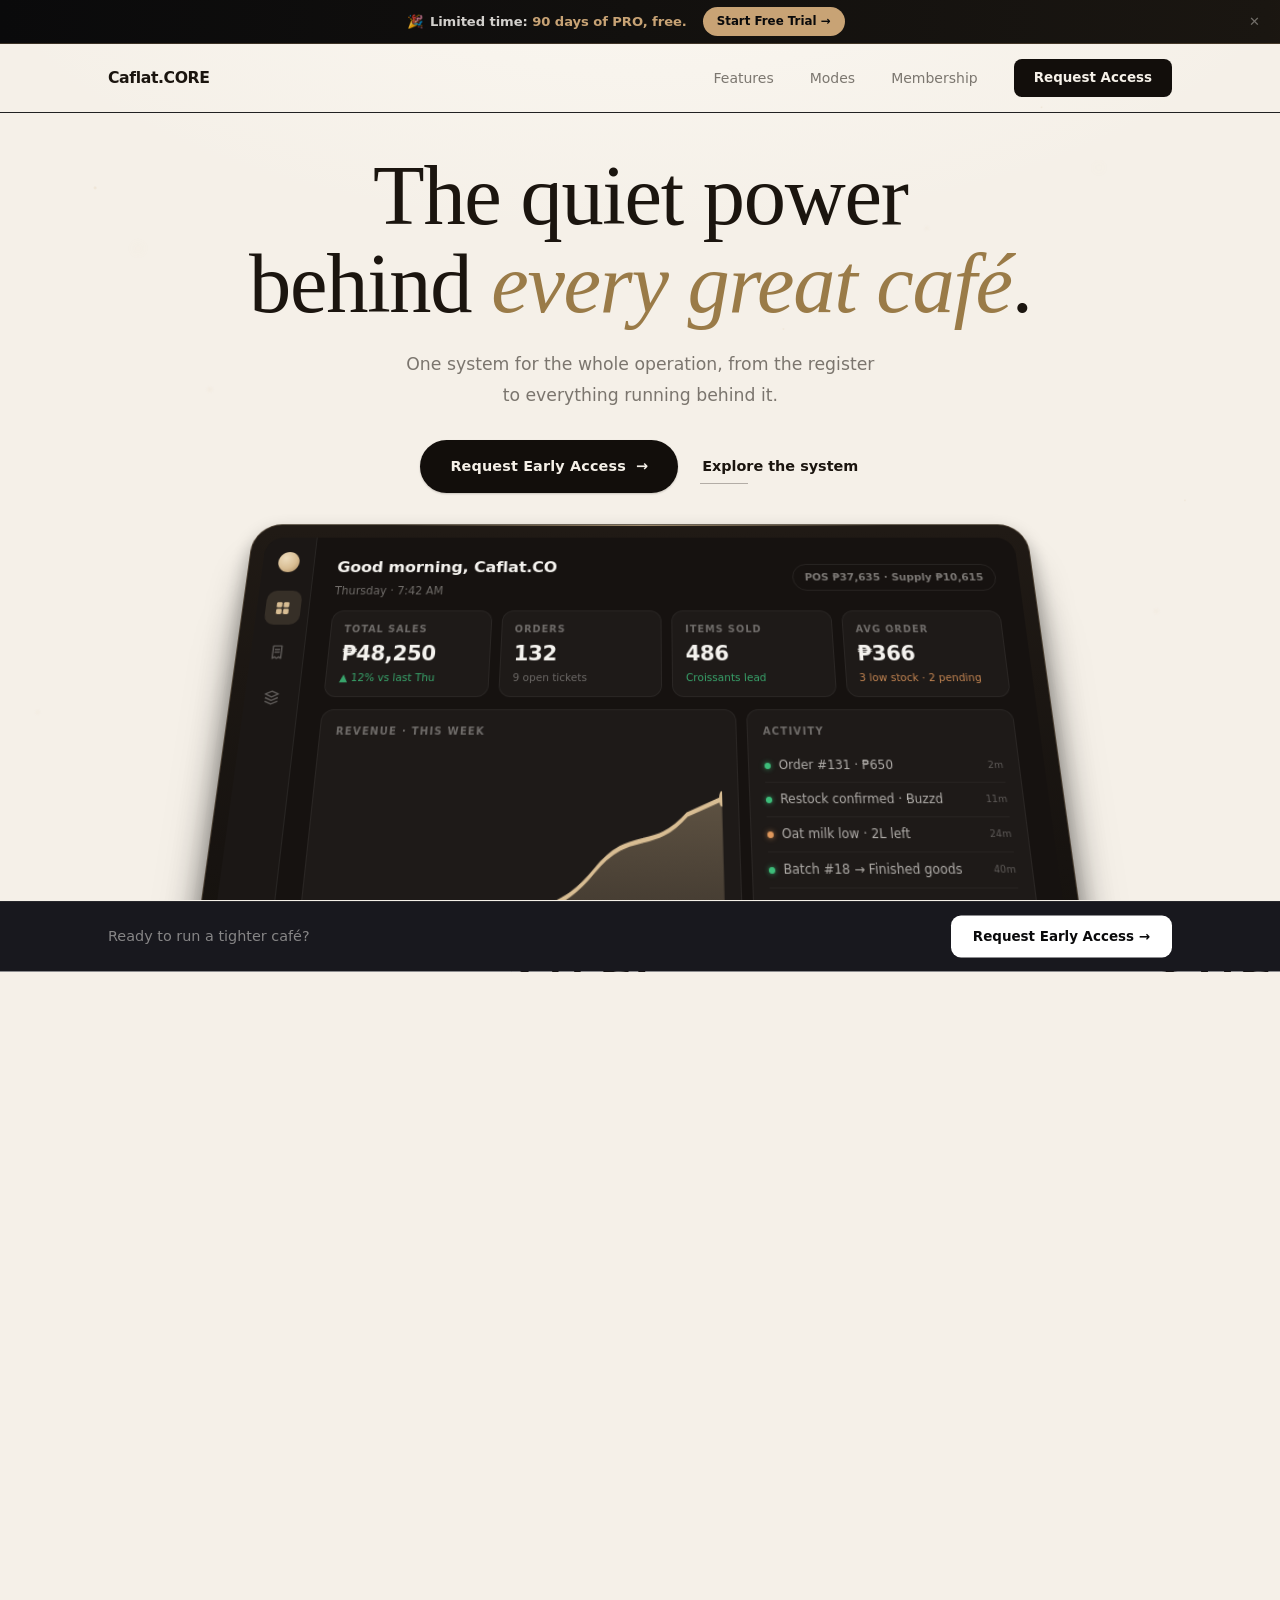
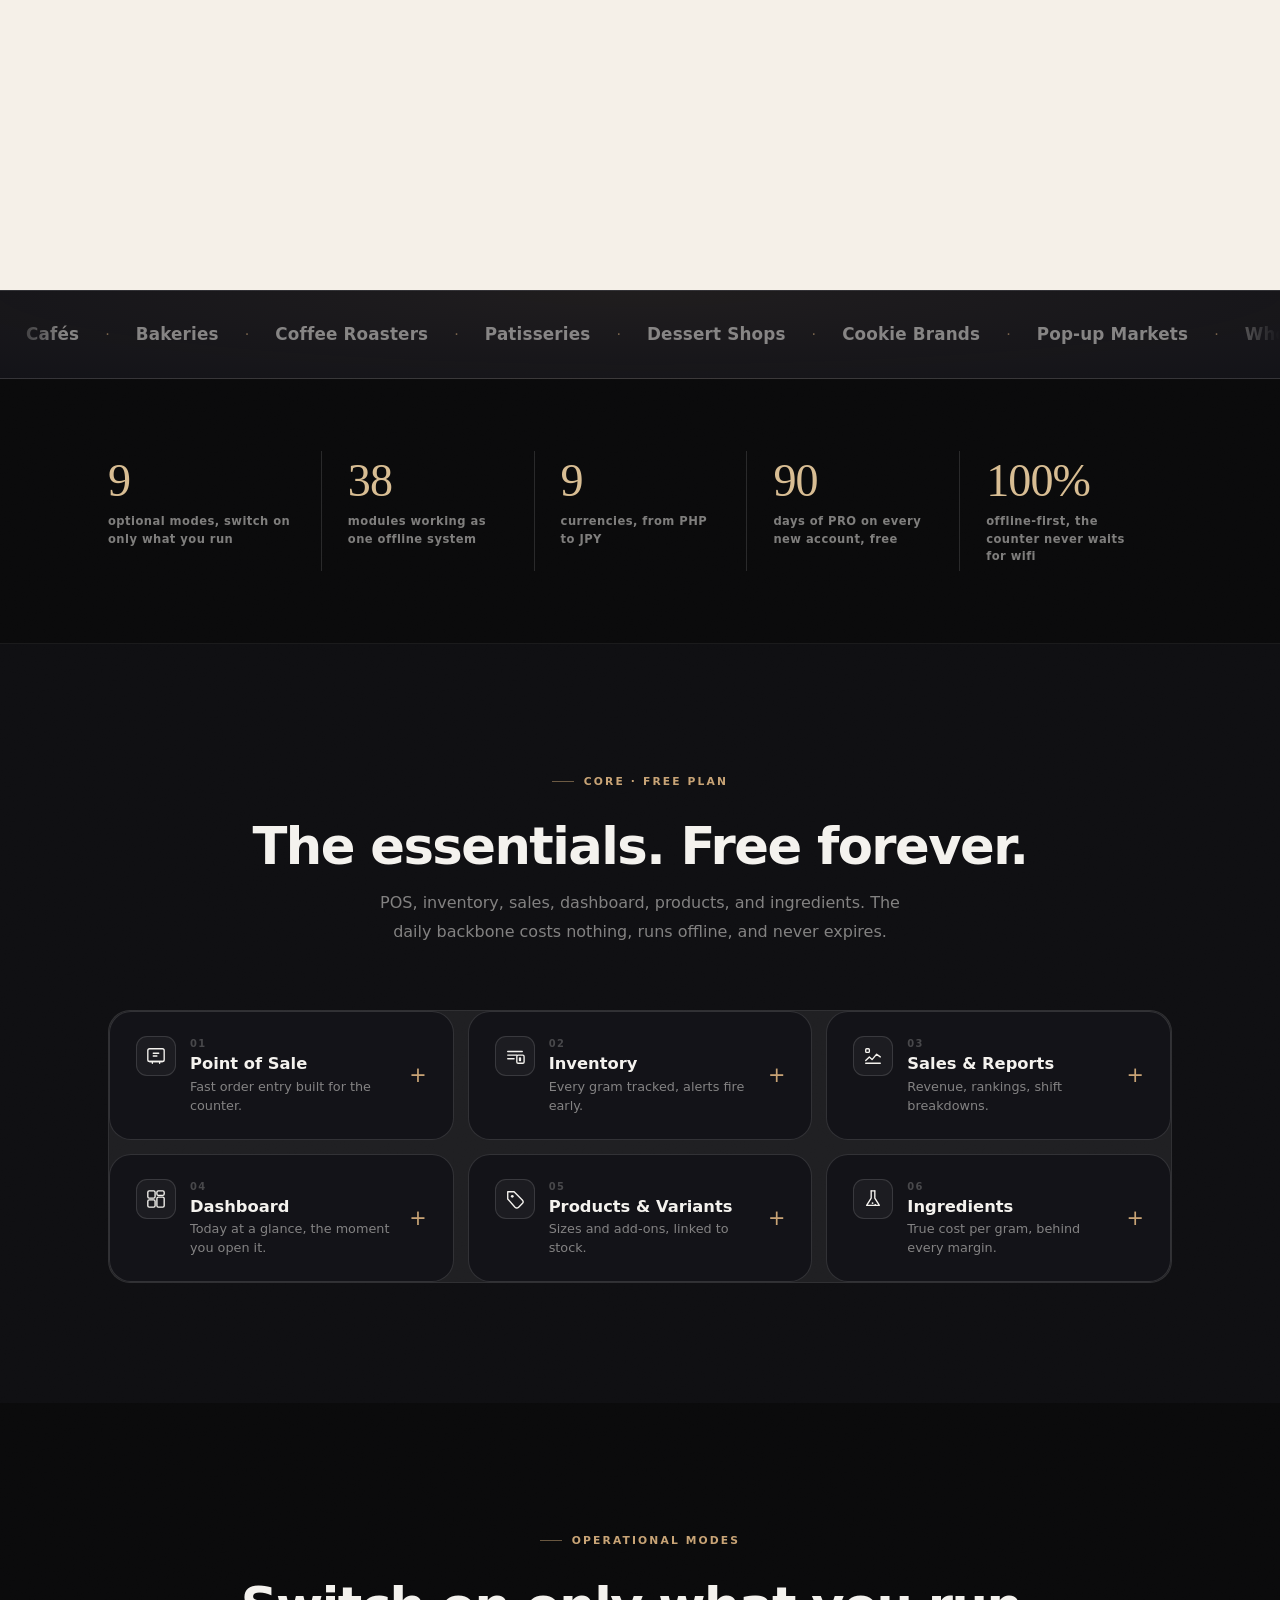
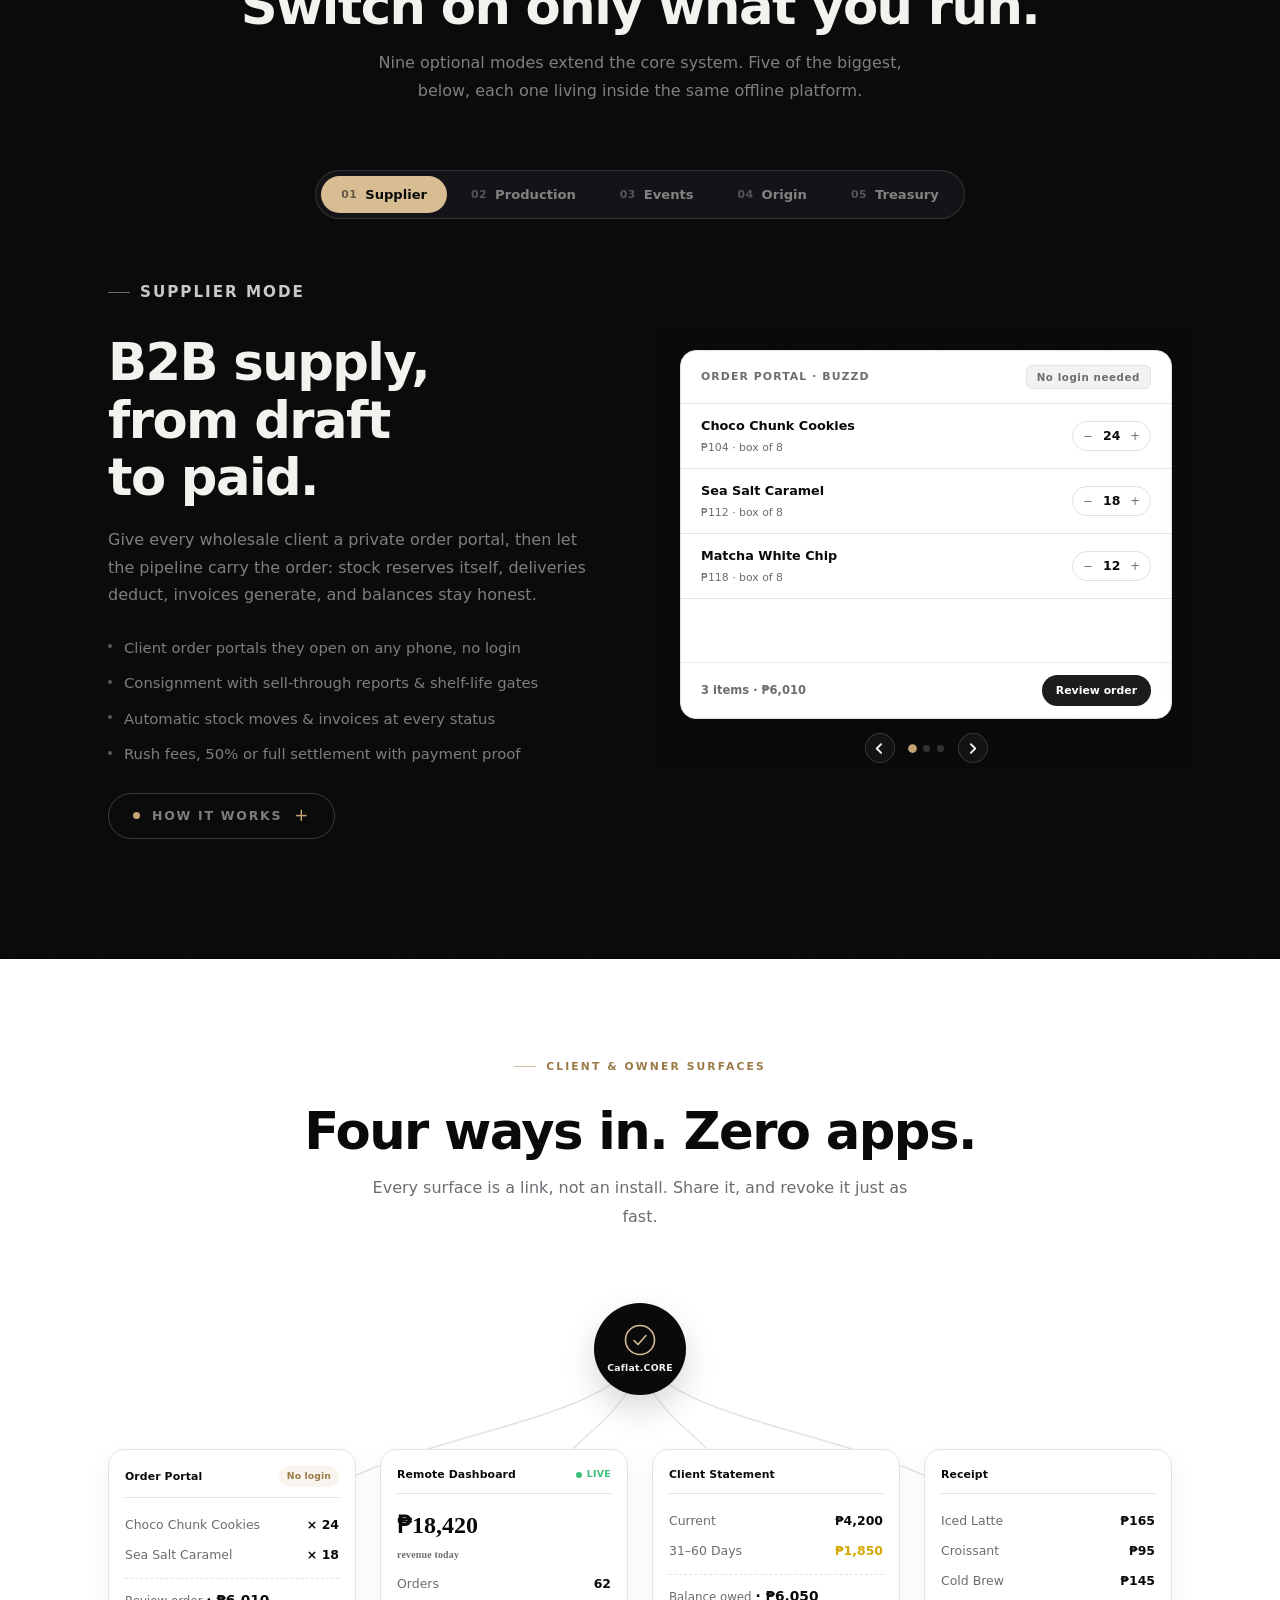
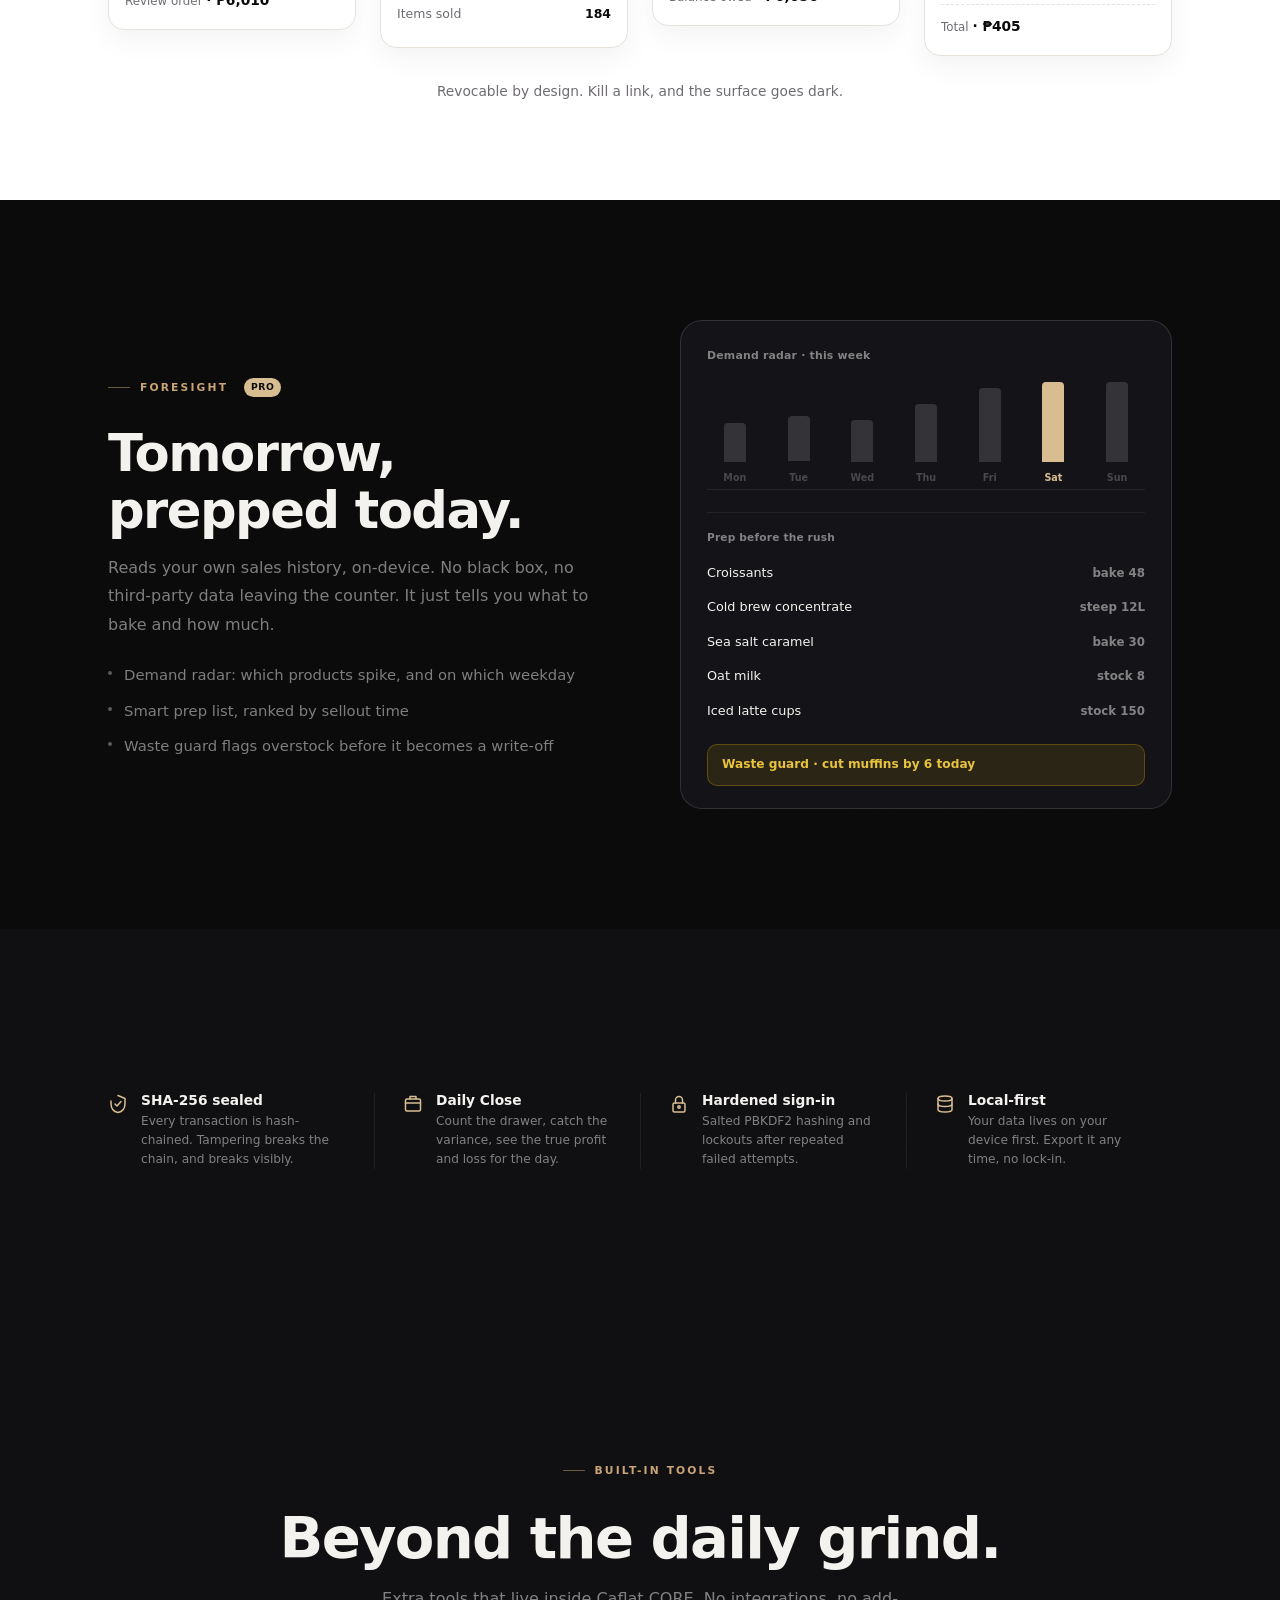
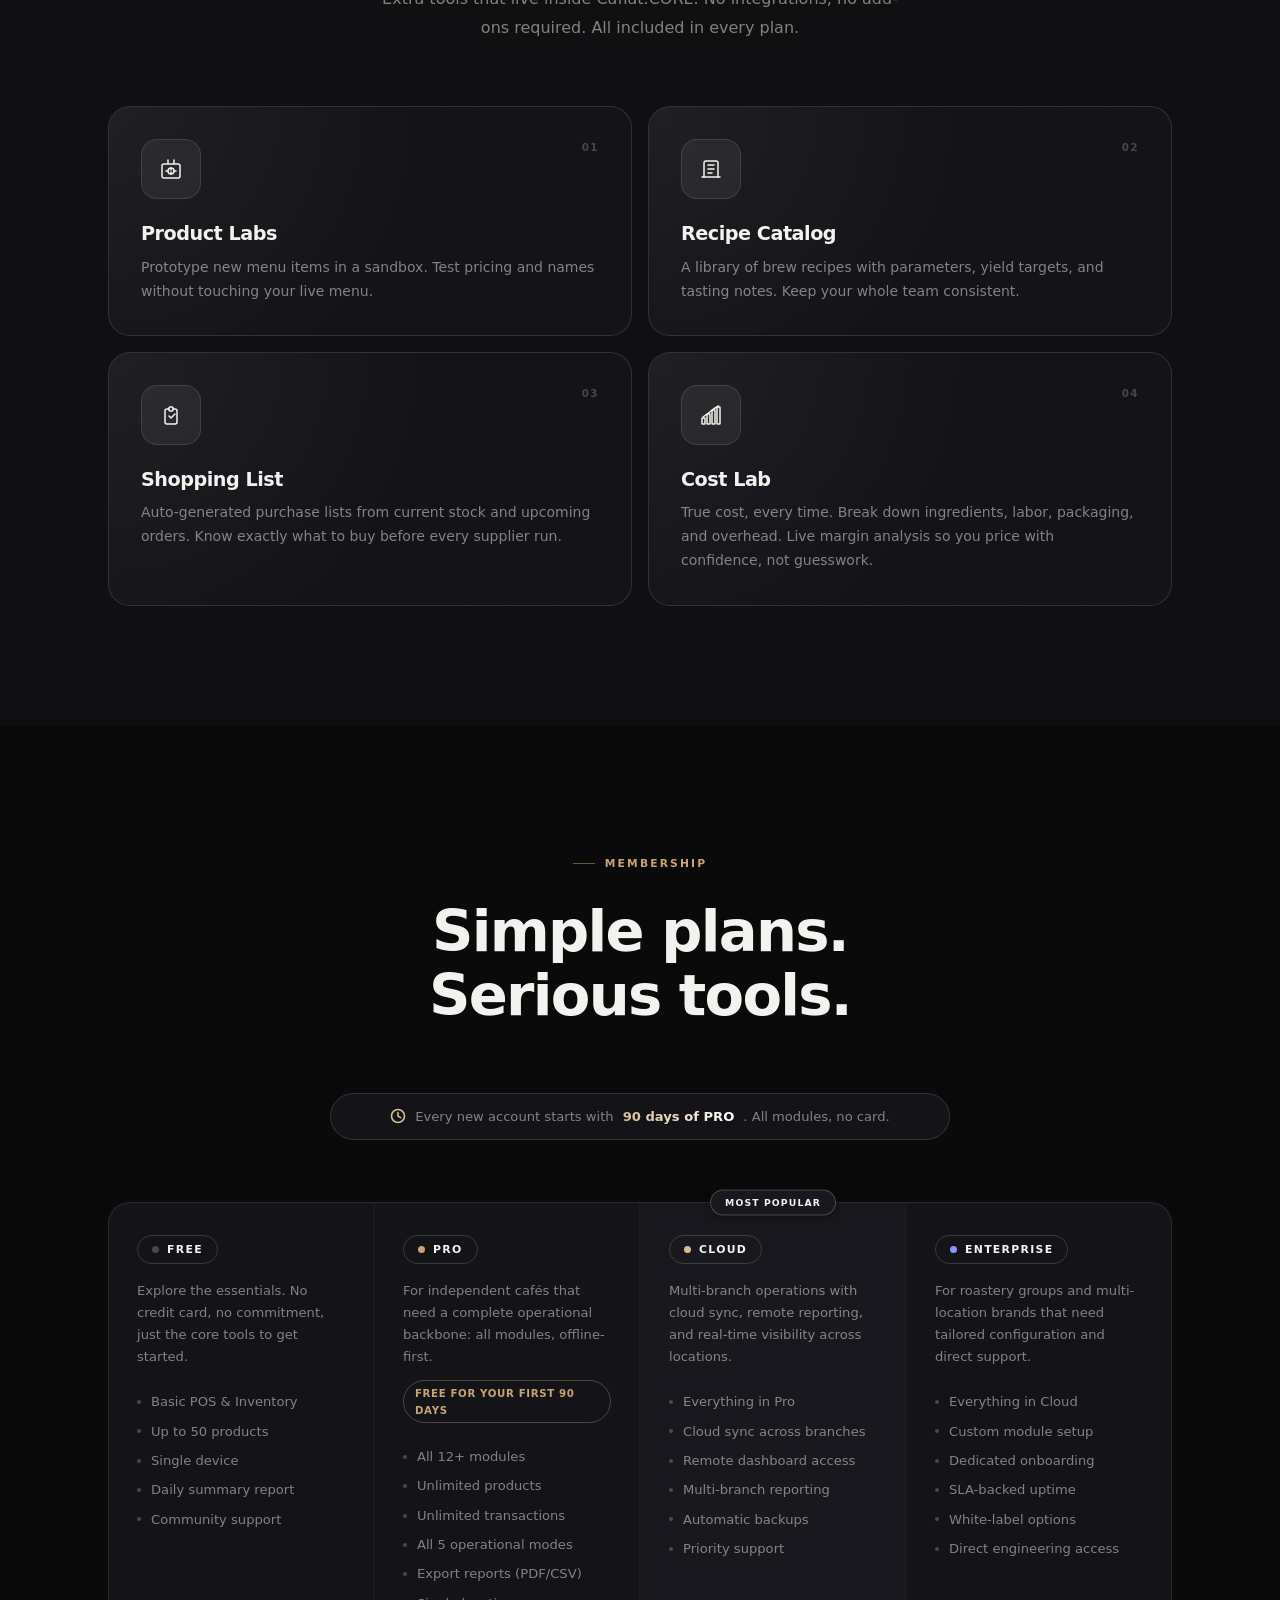
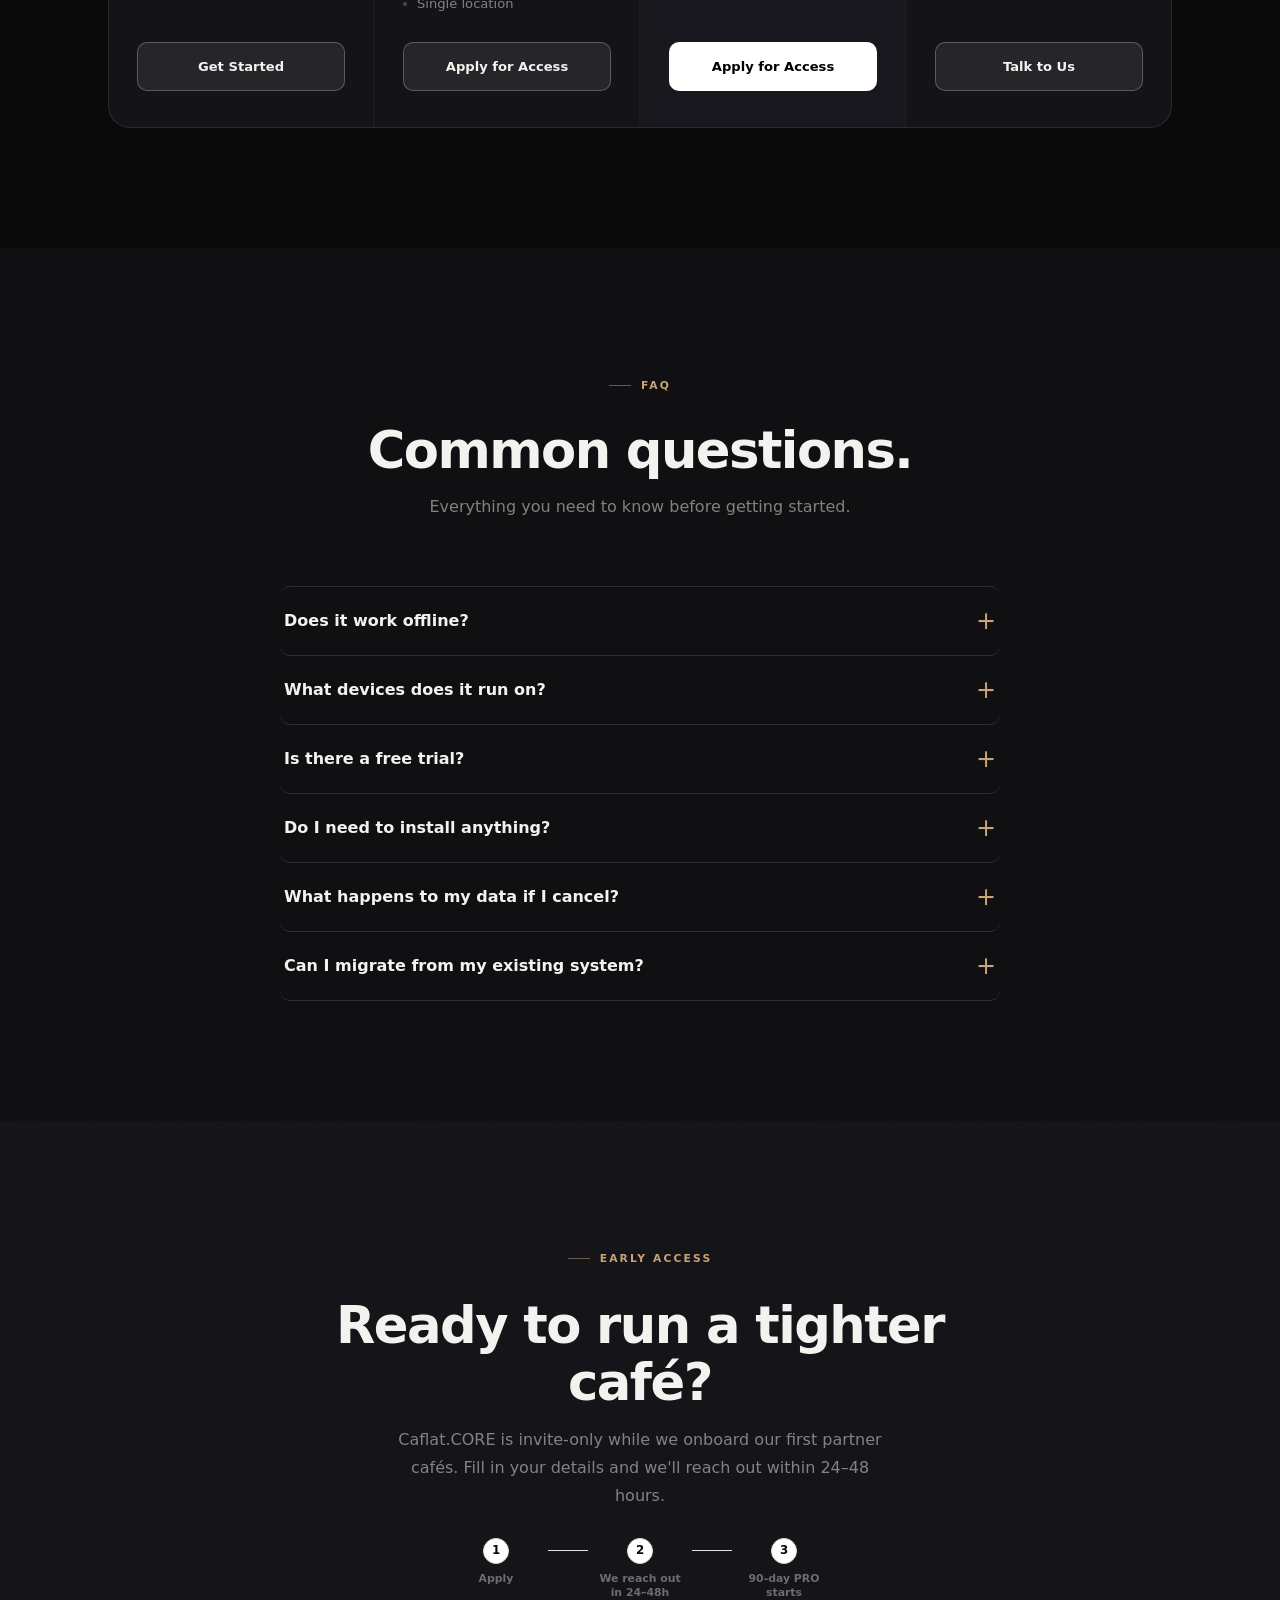
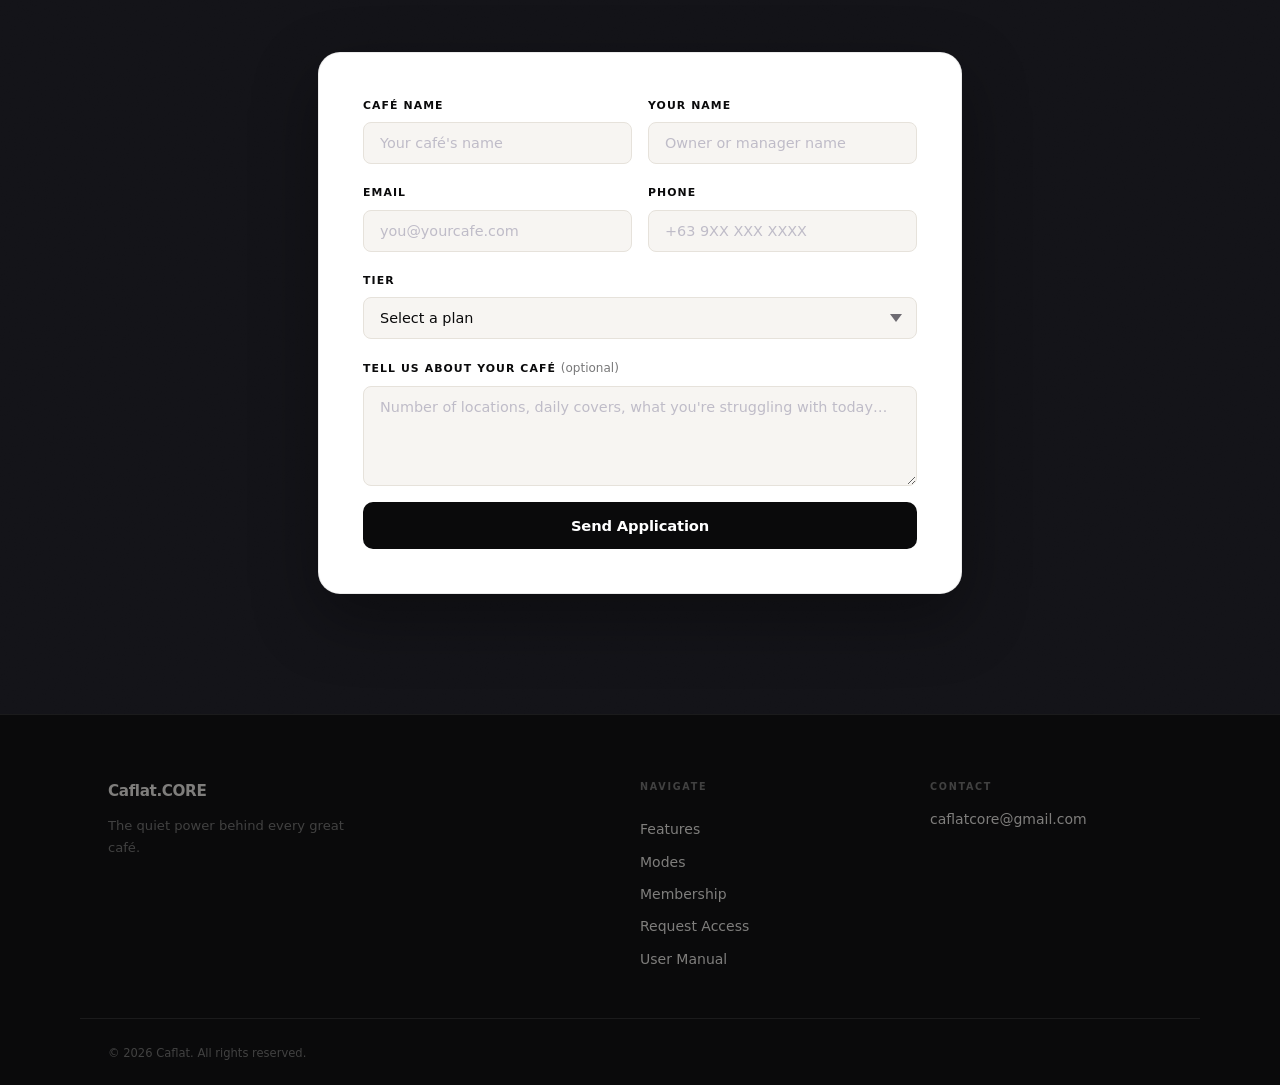
==== commit d3f890c5: "Stop Operational Modes going dark on a revisited tab The panel exit animation ran with fill:forwards" ====
--- a/landing/index.html
+++ b/landing/index.html
@@ -20,7 +20,7 @@
   <link rel="preconnect" href="https://fonts.googleapis.com">
   <link rel="preconnect" href="https://fonts.gstatic.com" crossorigin>
   <link href="https://fonts.googleapis.com/css2?family=Inter:ital,wght@0,400;0,500;0,600;0,700;0,800;0,900;1,700;1,900&family=Fraunces:ital,opsz,wght@0,9..144,380;0,9..144,450;0,9..144,530;1,9..144,420;1,9..144,530&display=swap" rel="stylesheet">
-  <link rel="stylesheet" href="./css/style.css?v=20260726a">
+  <link rel="stylesheet" href="./css/style.css?v=20260726b">
   <link rel="canonical" href="https://caflatcore.com/">
   <meta name="twitter:card" content="summary_large_image">
   <meta name="twitter:title" content="Caflat.CORE | The Quiet Power Behind Every Great Café">
@@ -1659,6 +1659,6 @@
   </div>
 </div>
 
-<script src="./js/main.js?v=20260726a"></script>
+<script src="./js/main.js?v=20260726b"></script>
 </body>
 </html>
